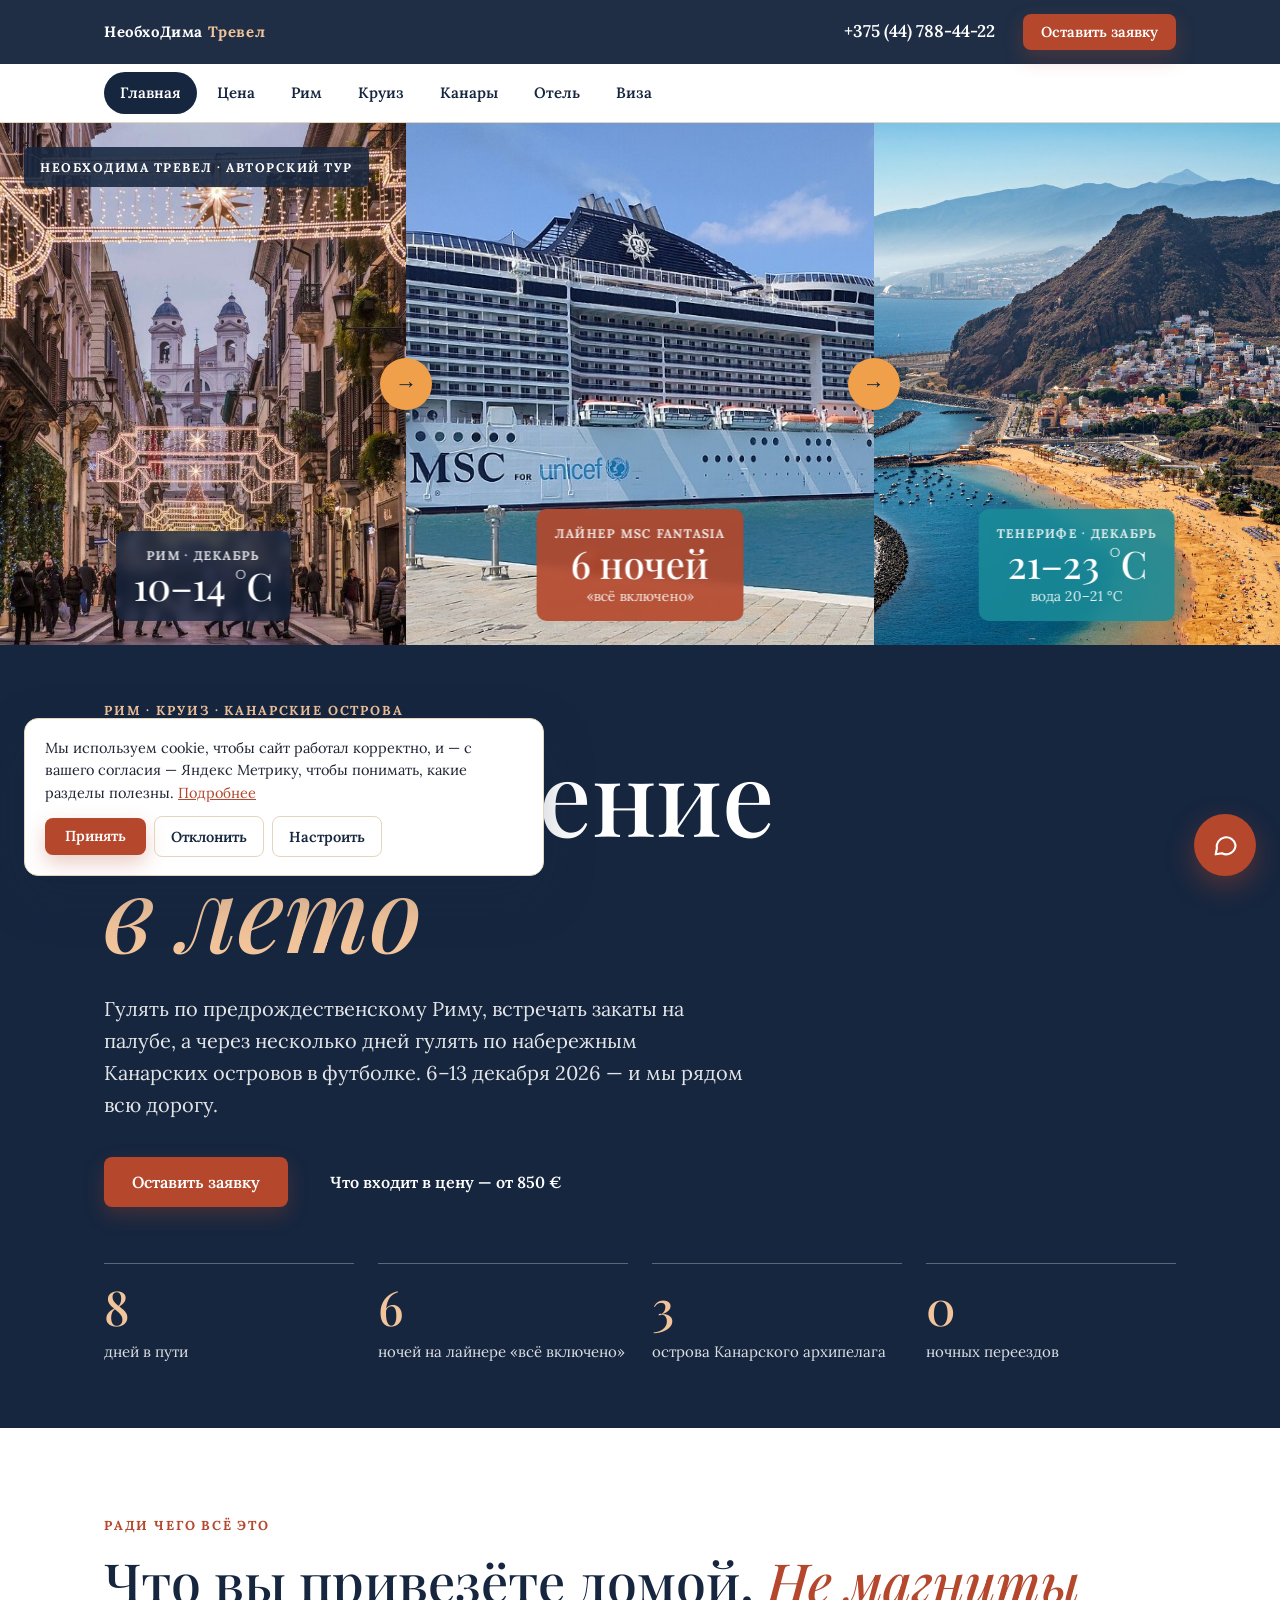
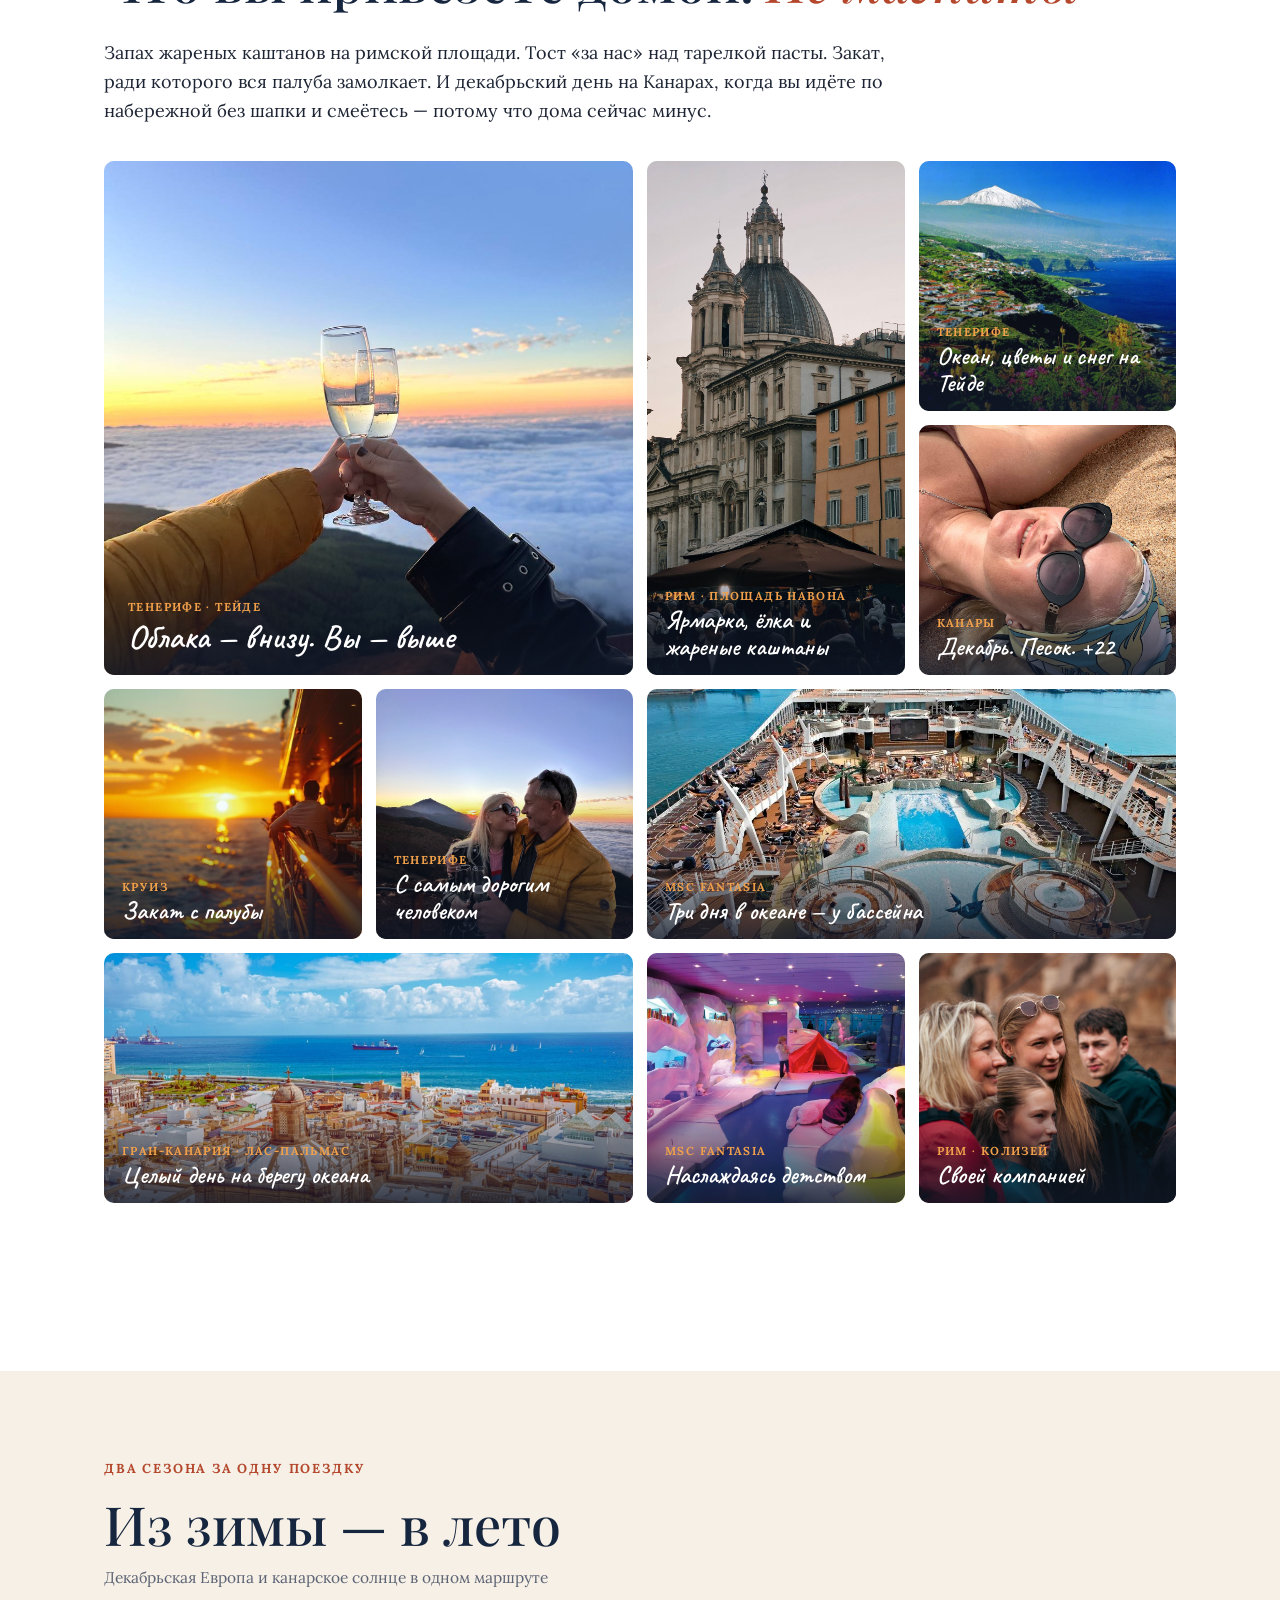
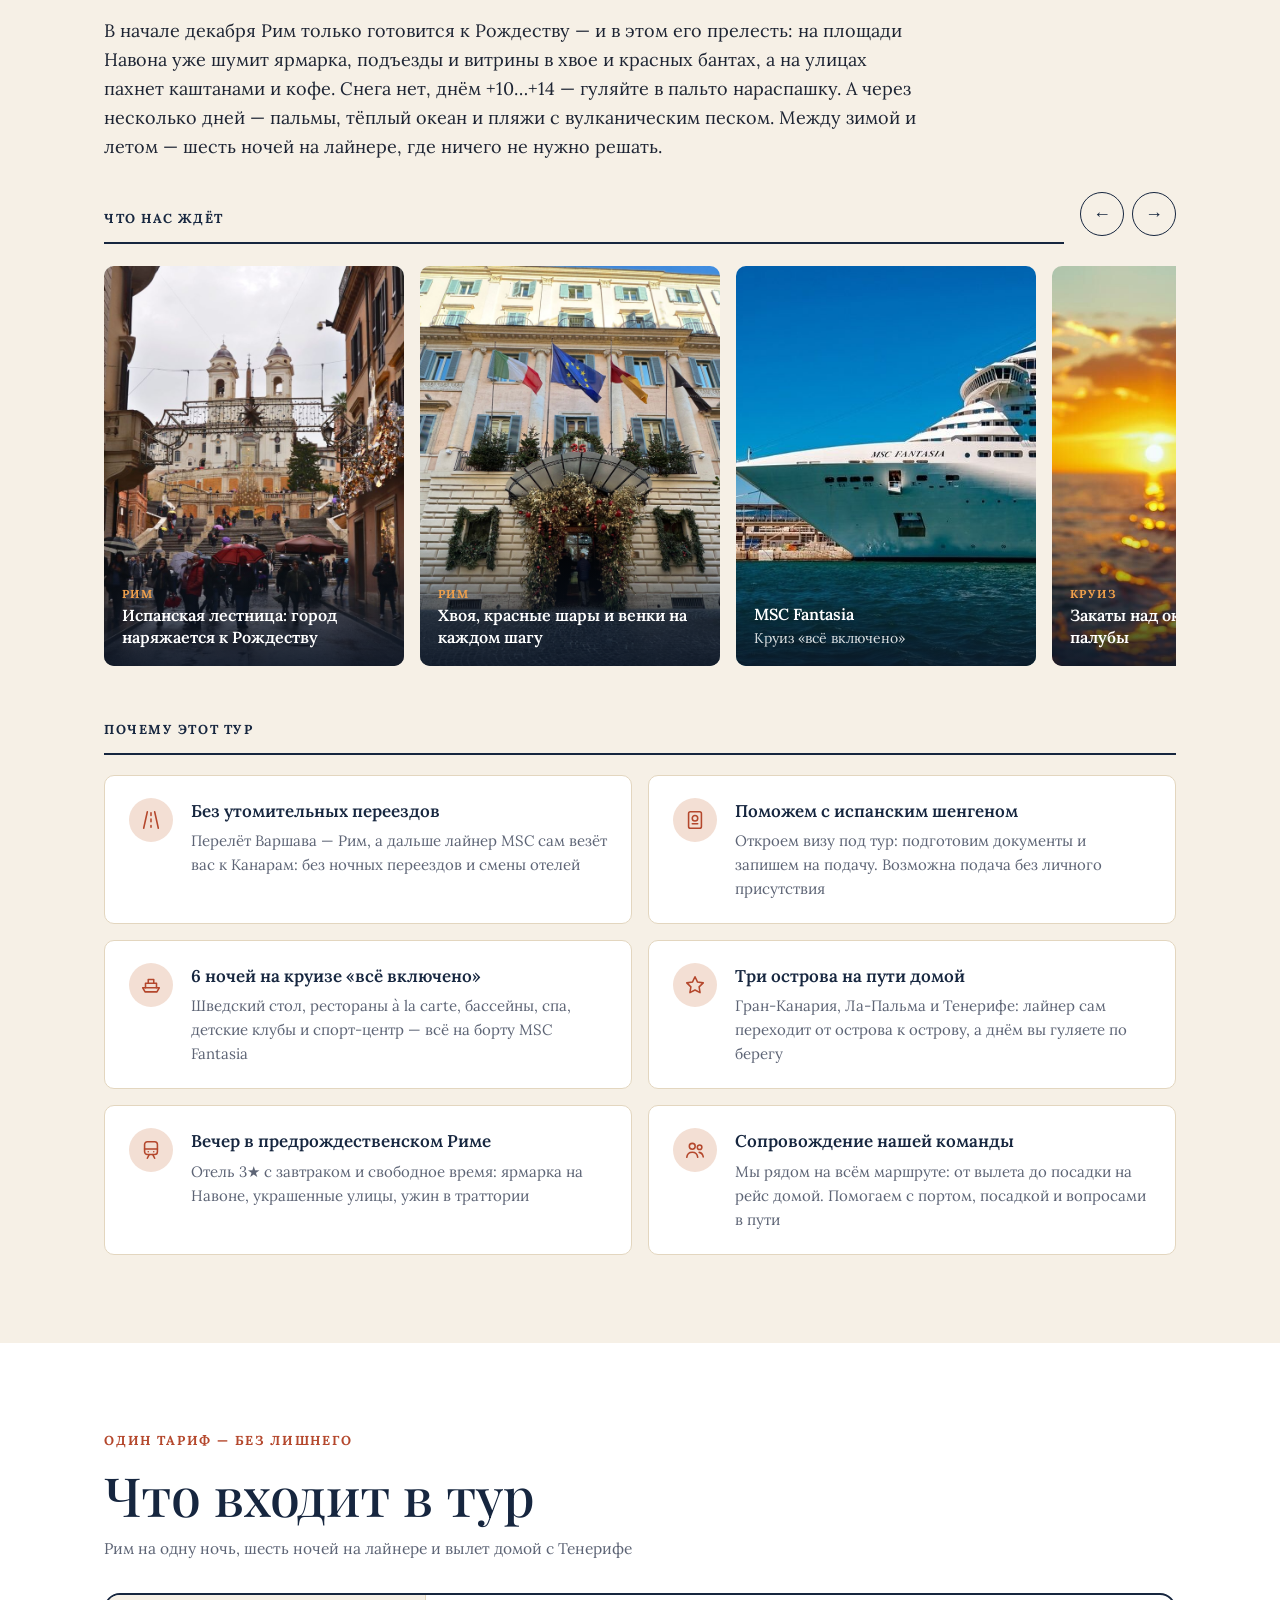
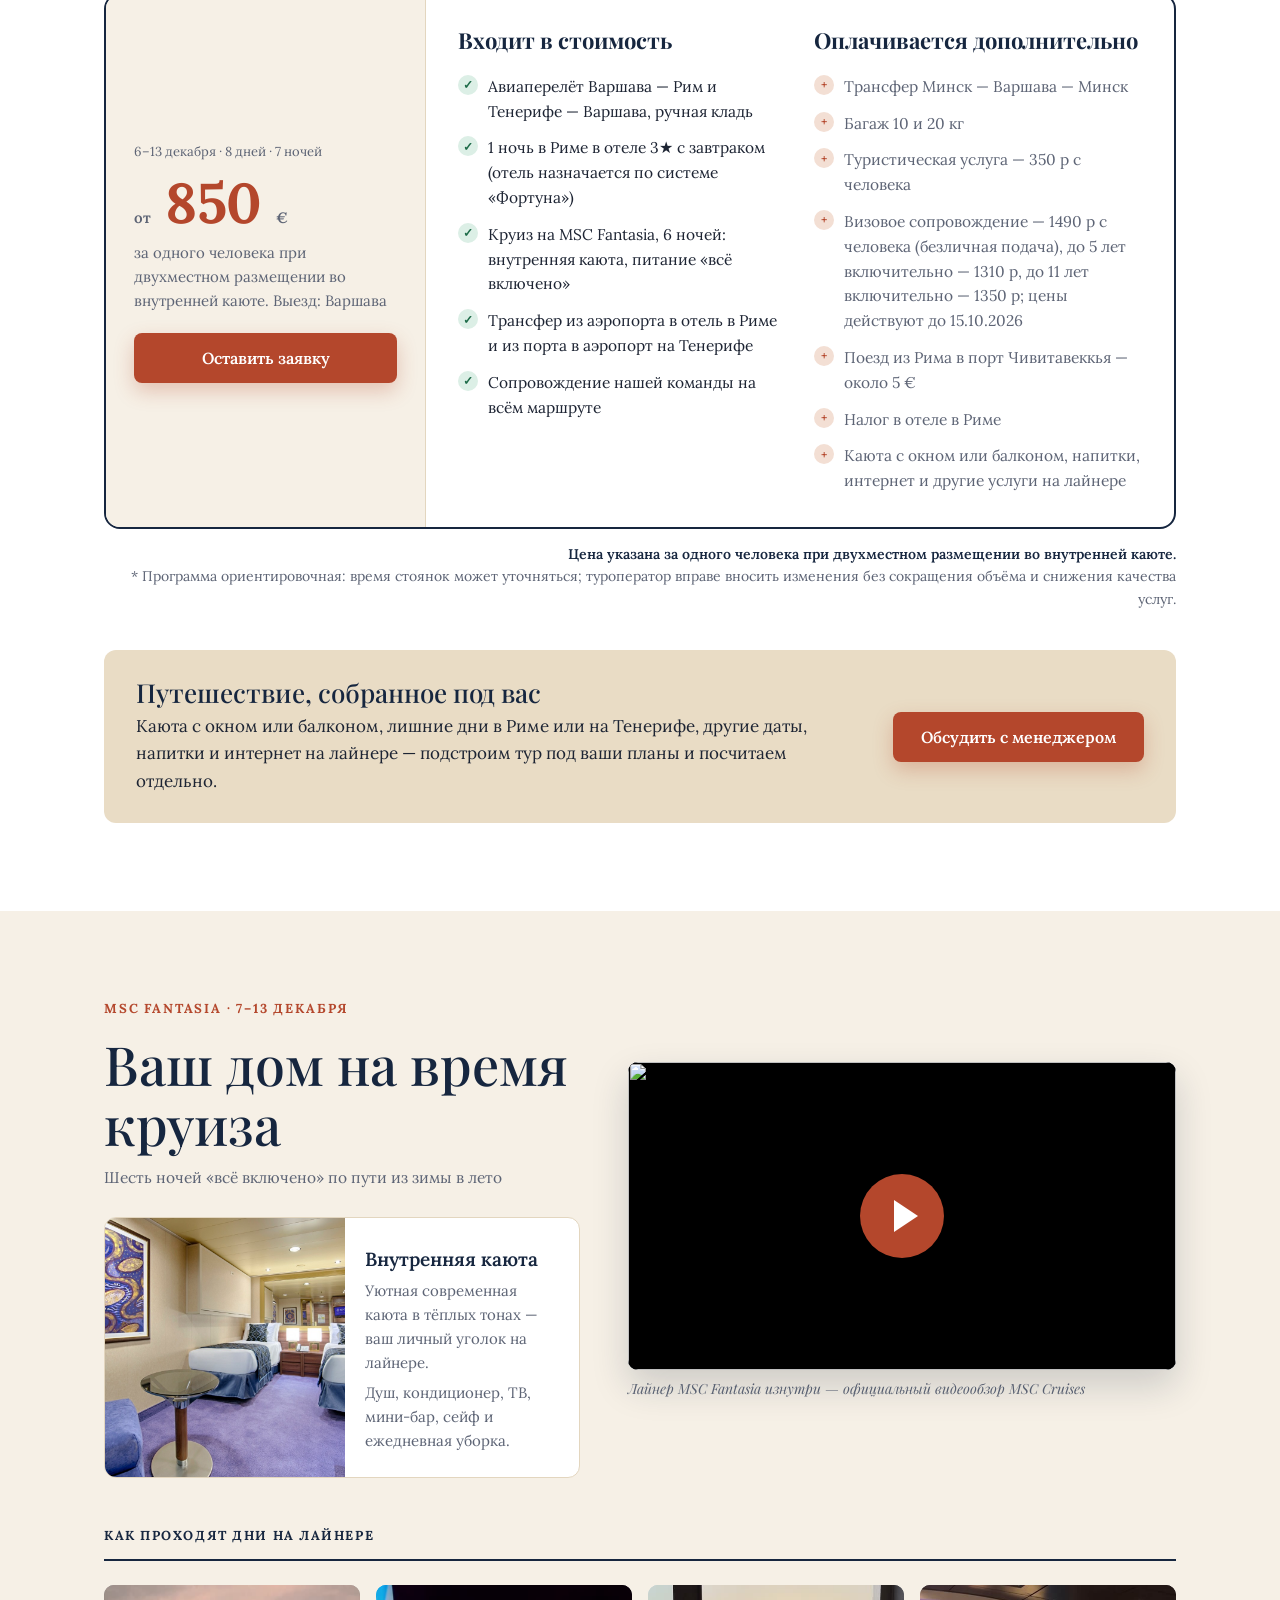
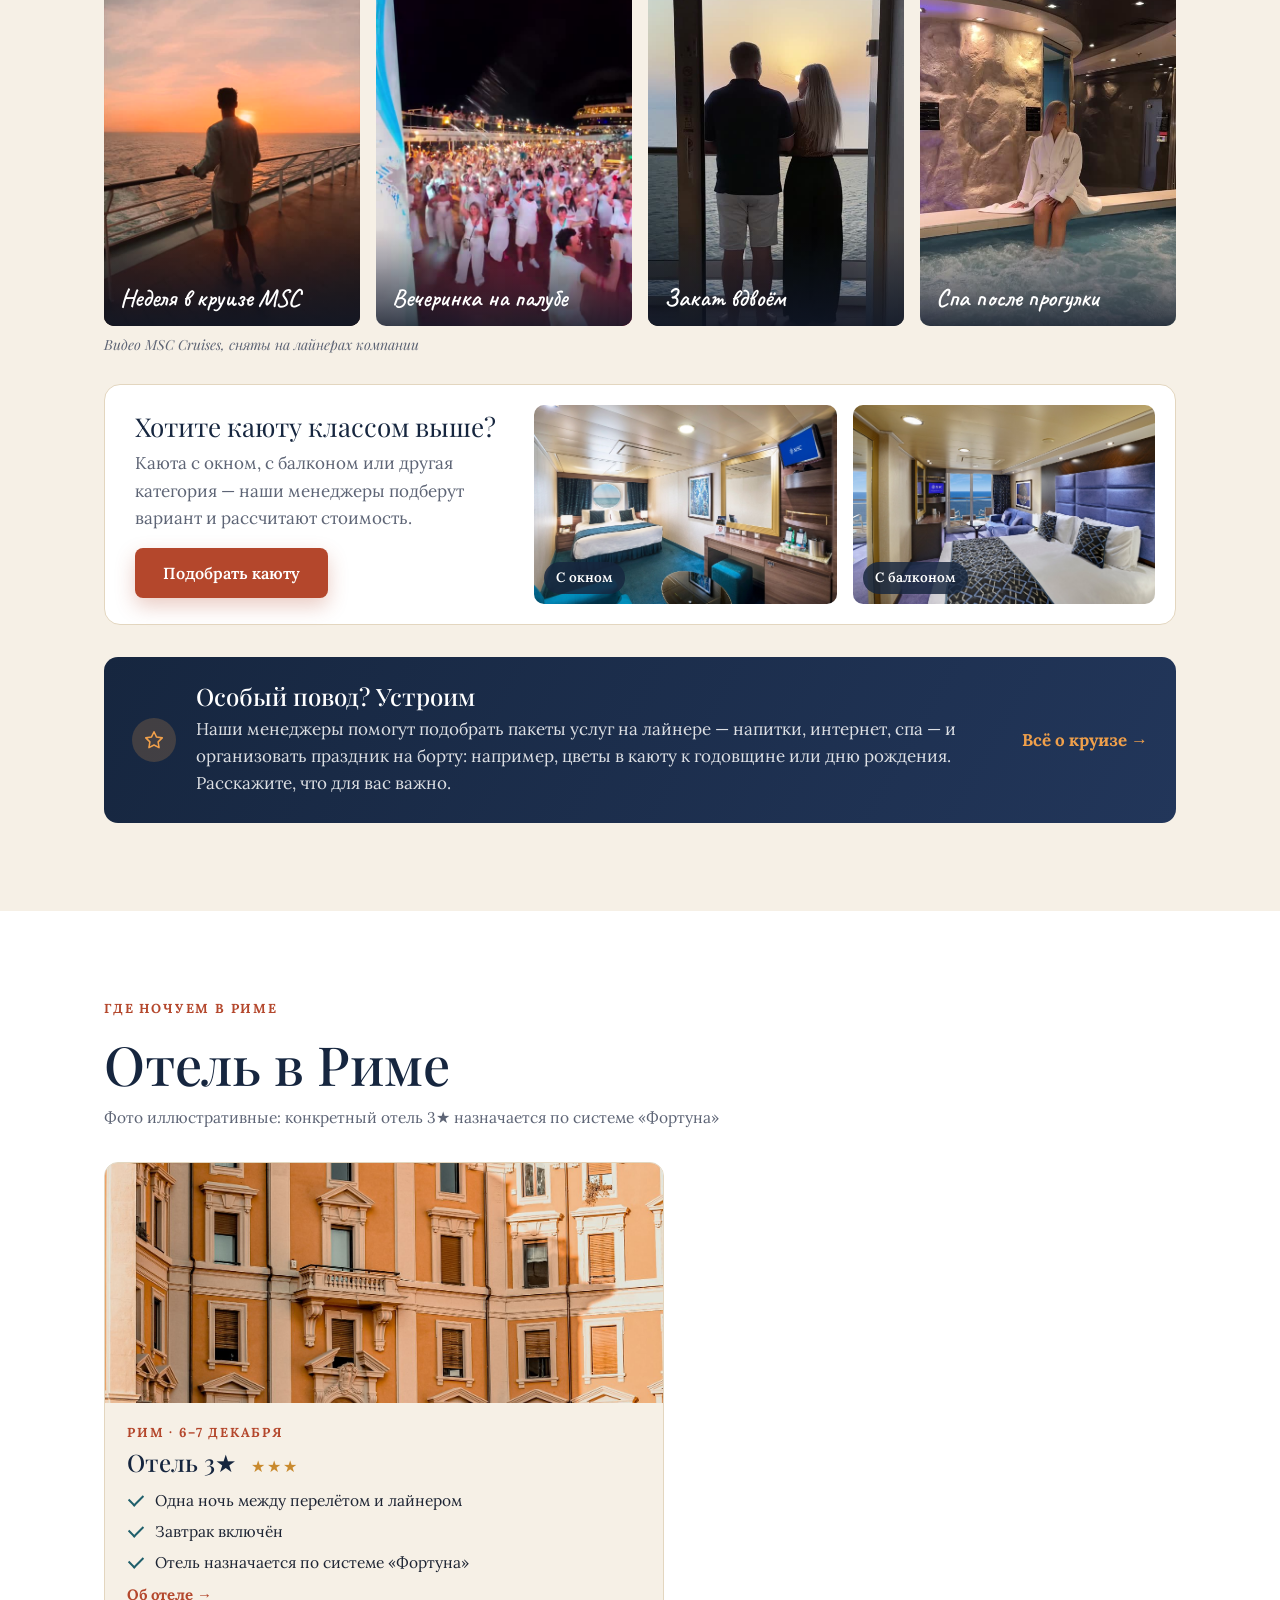
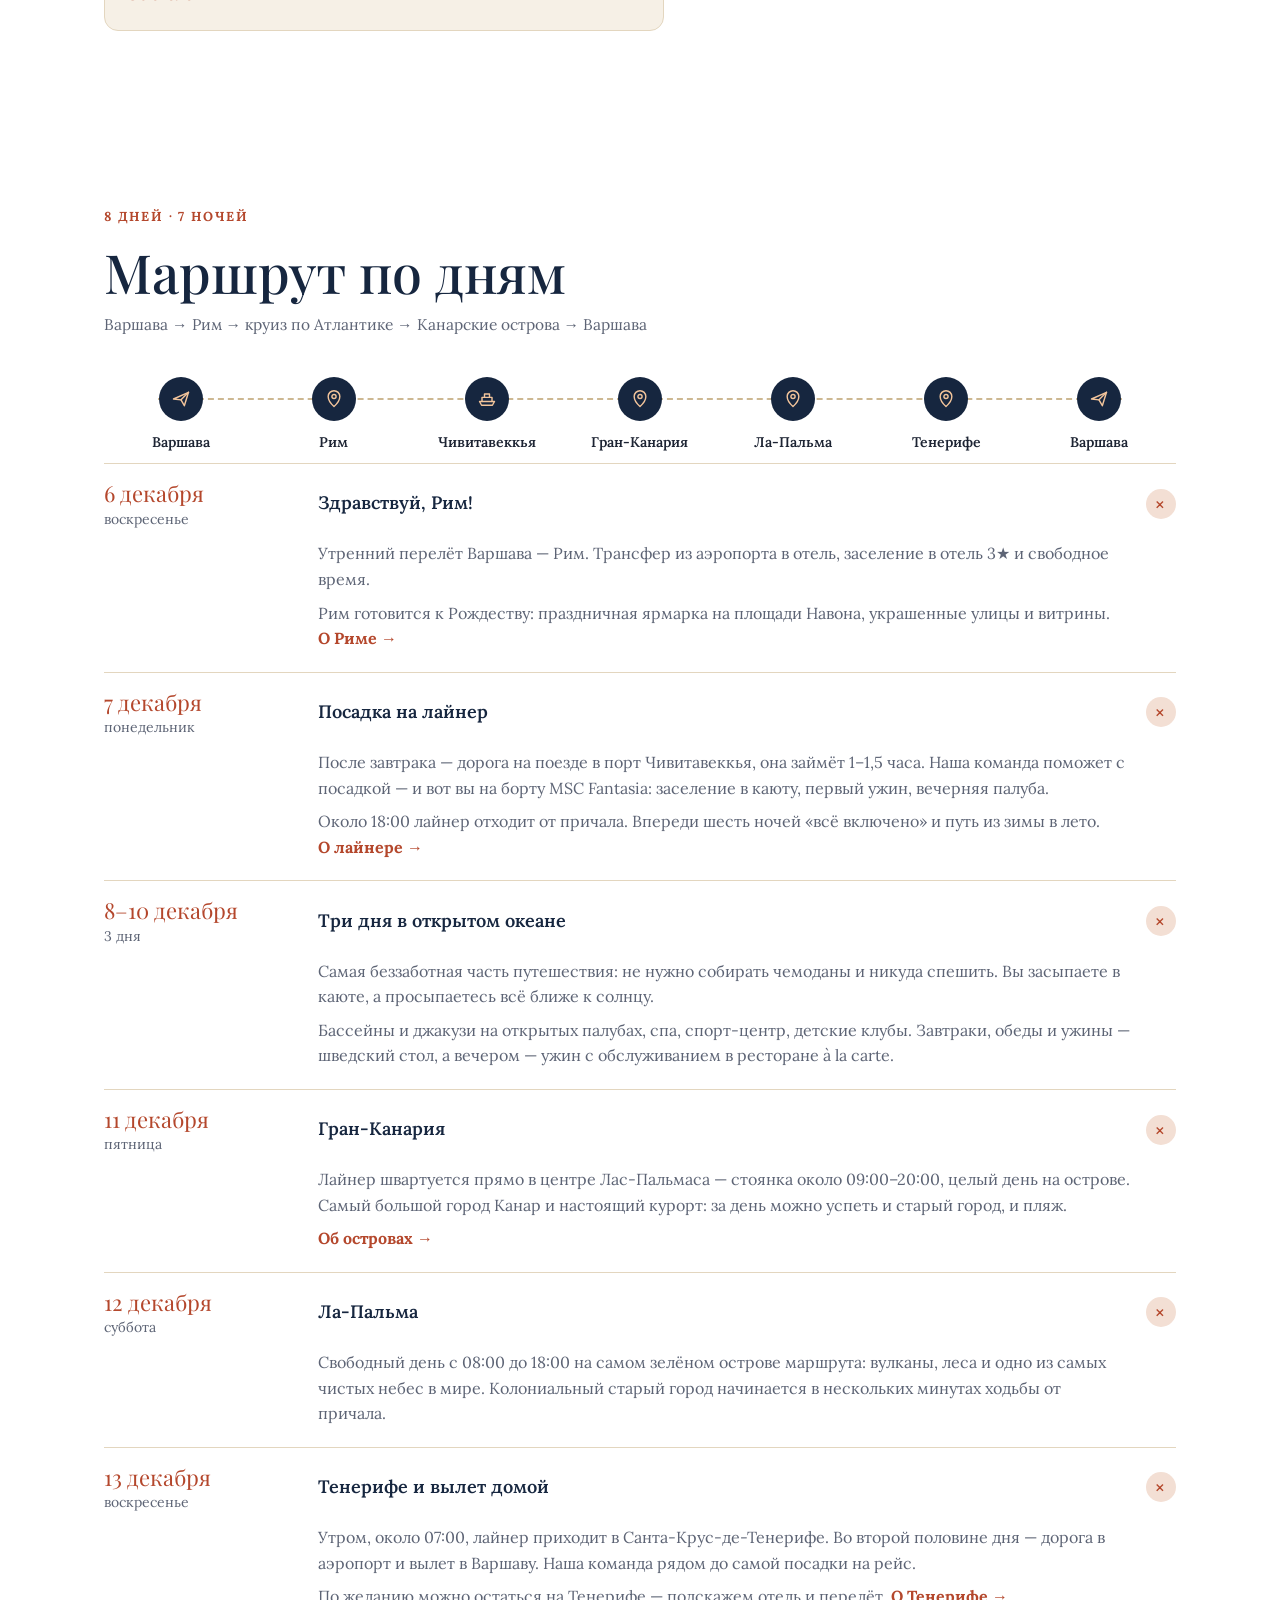
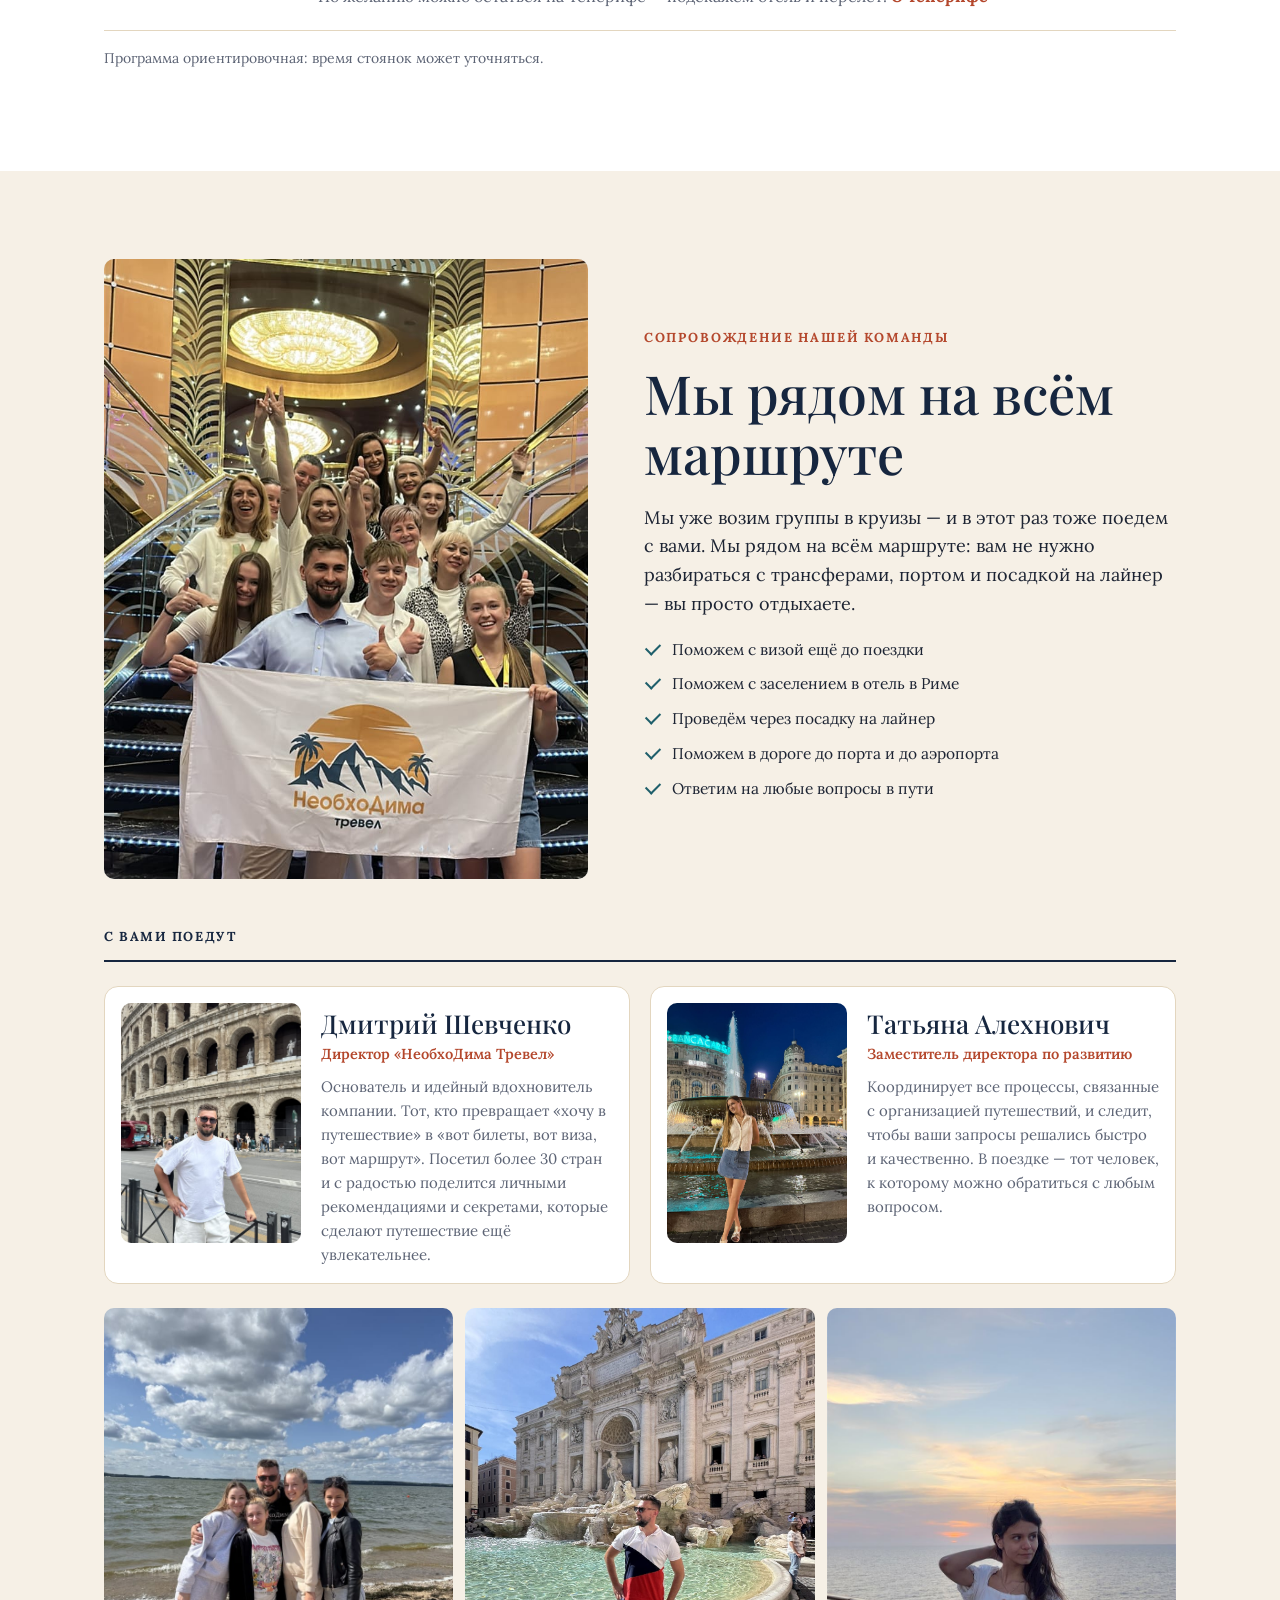
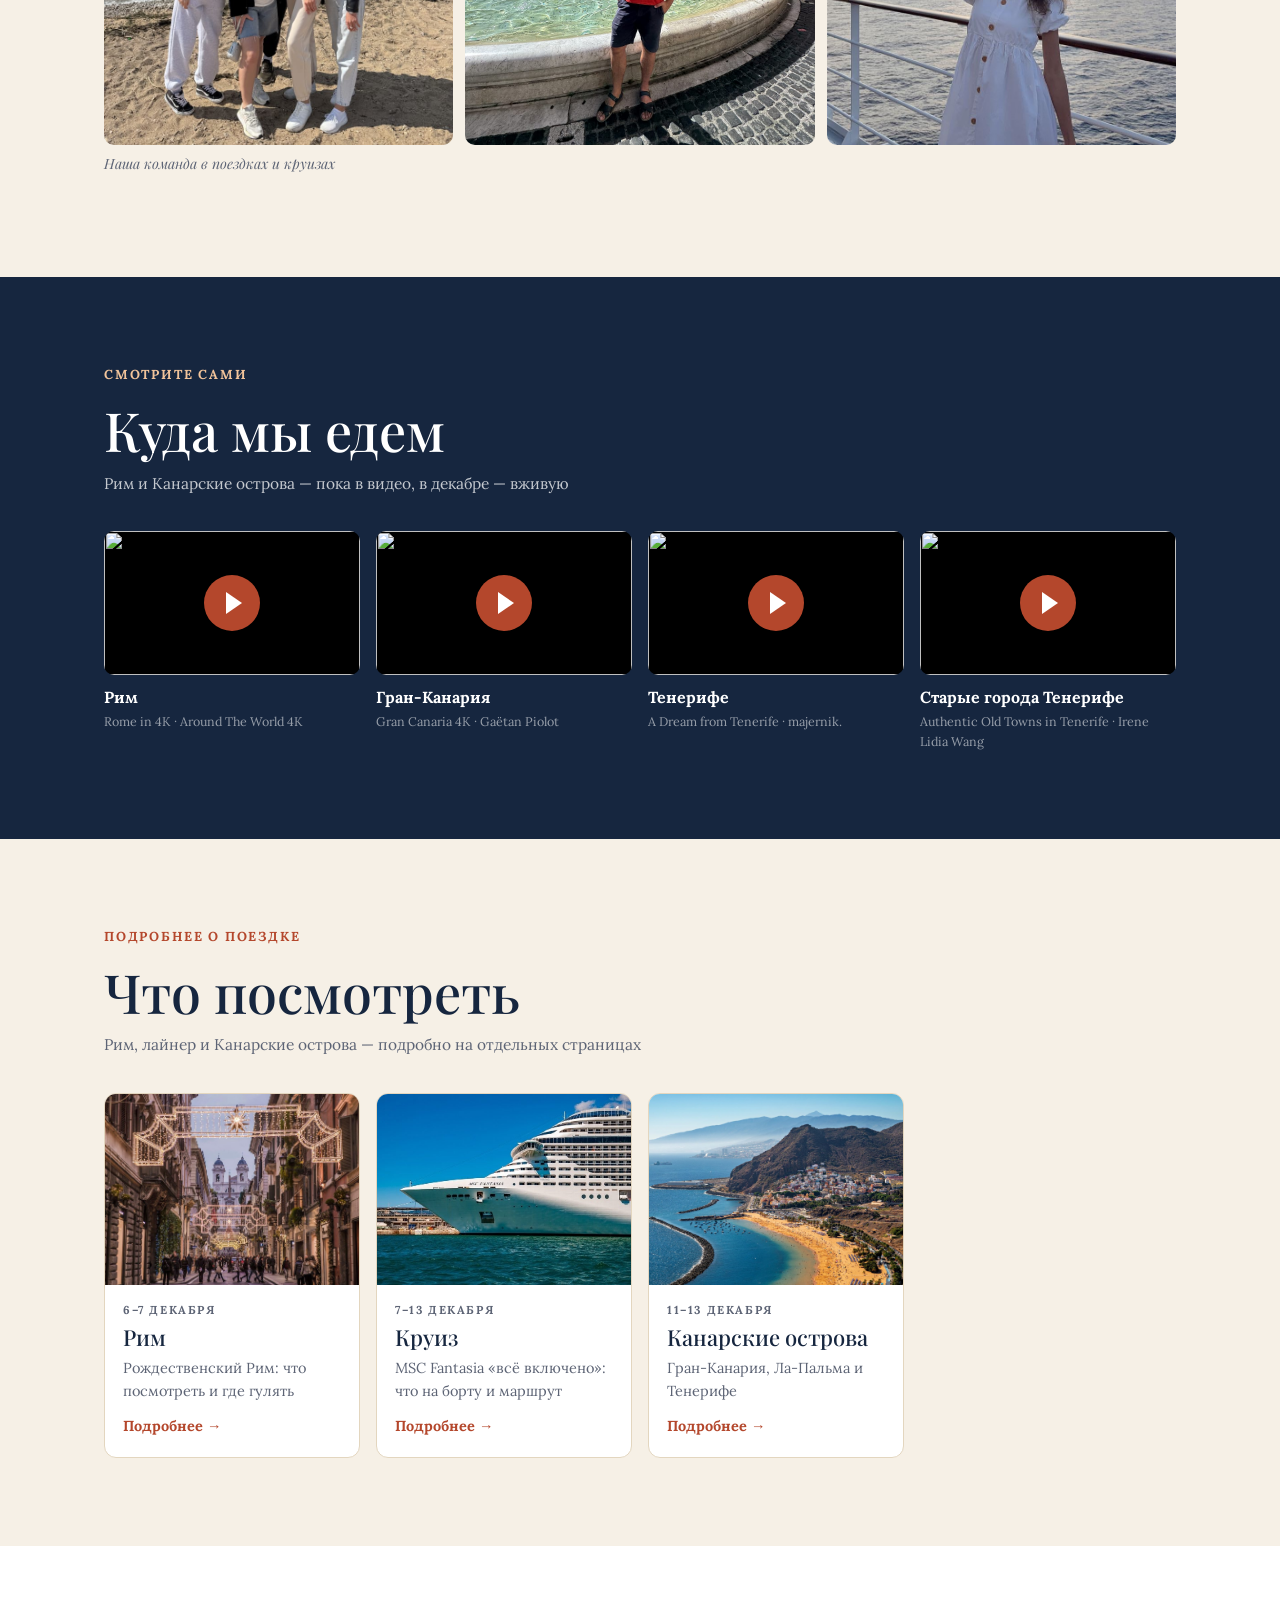
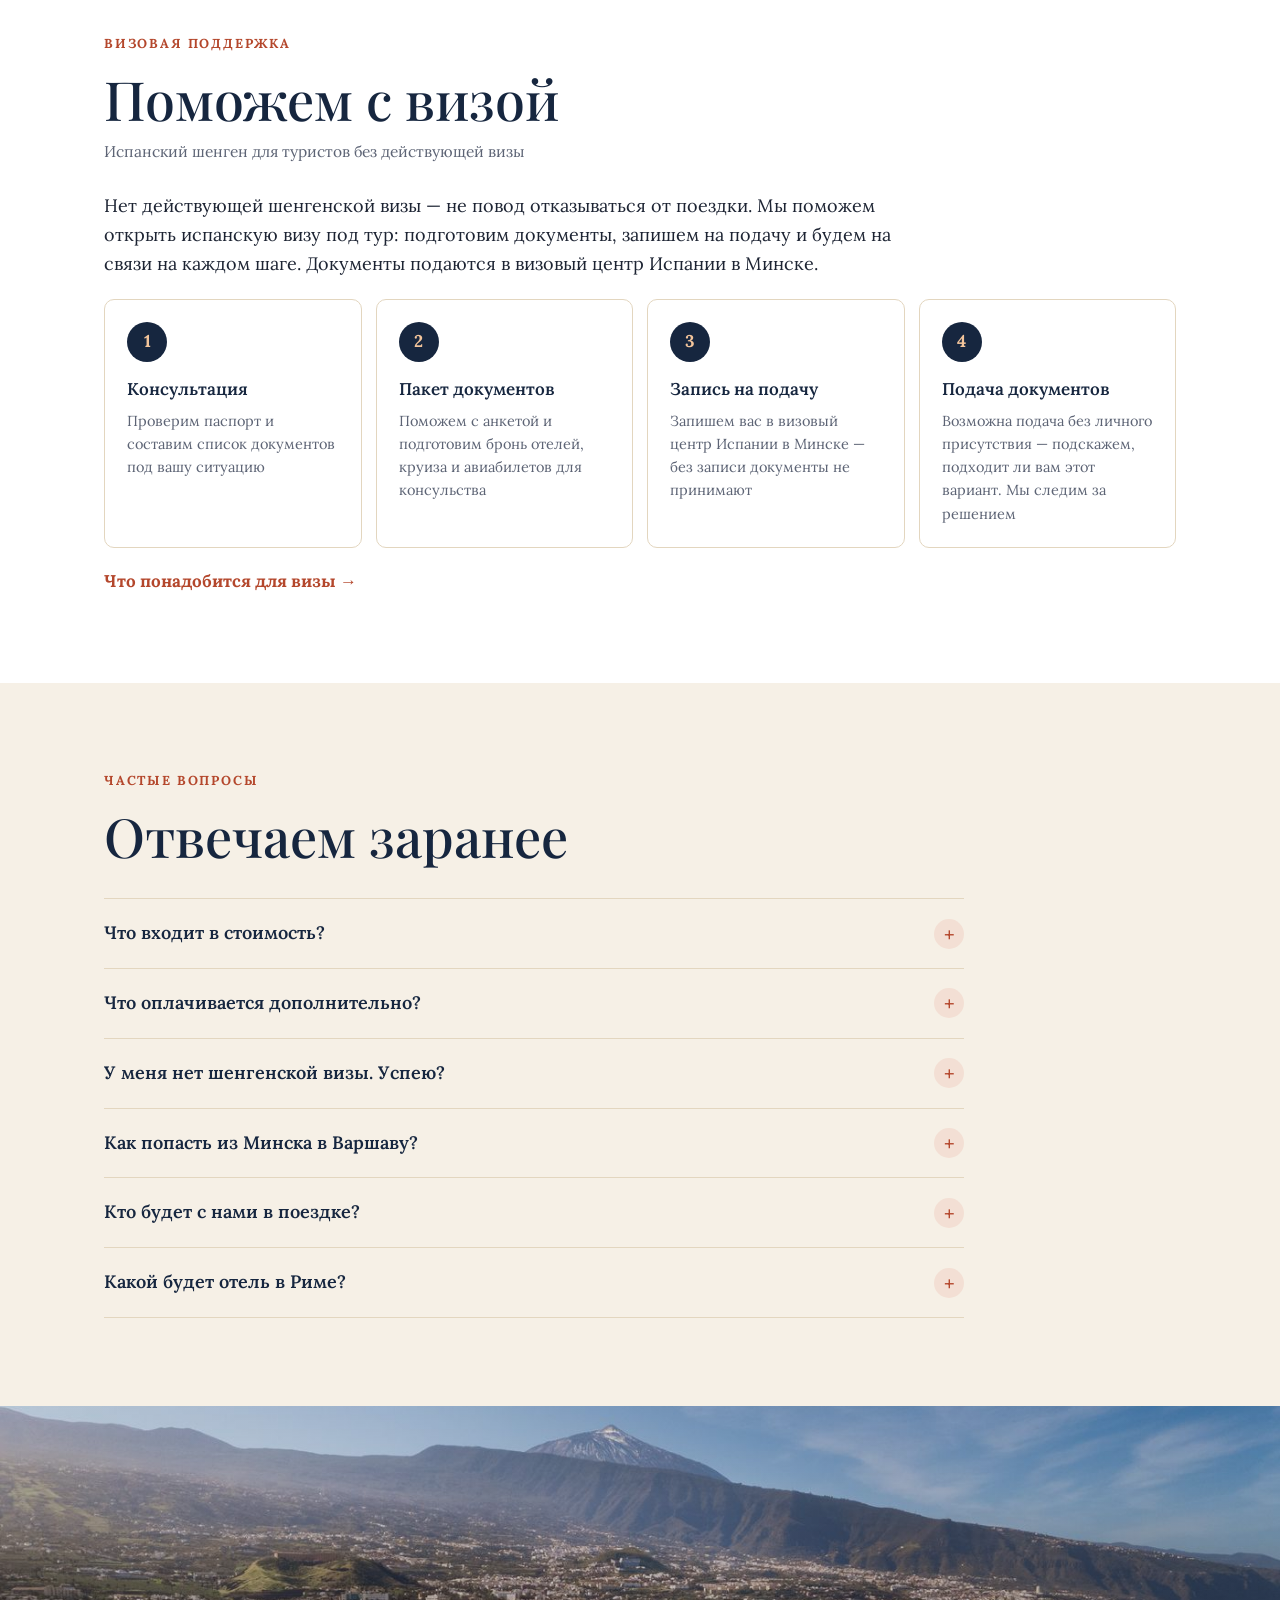
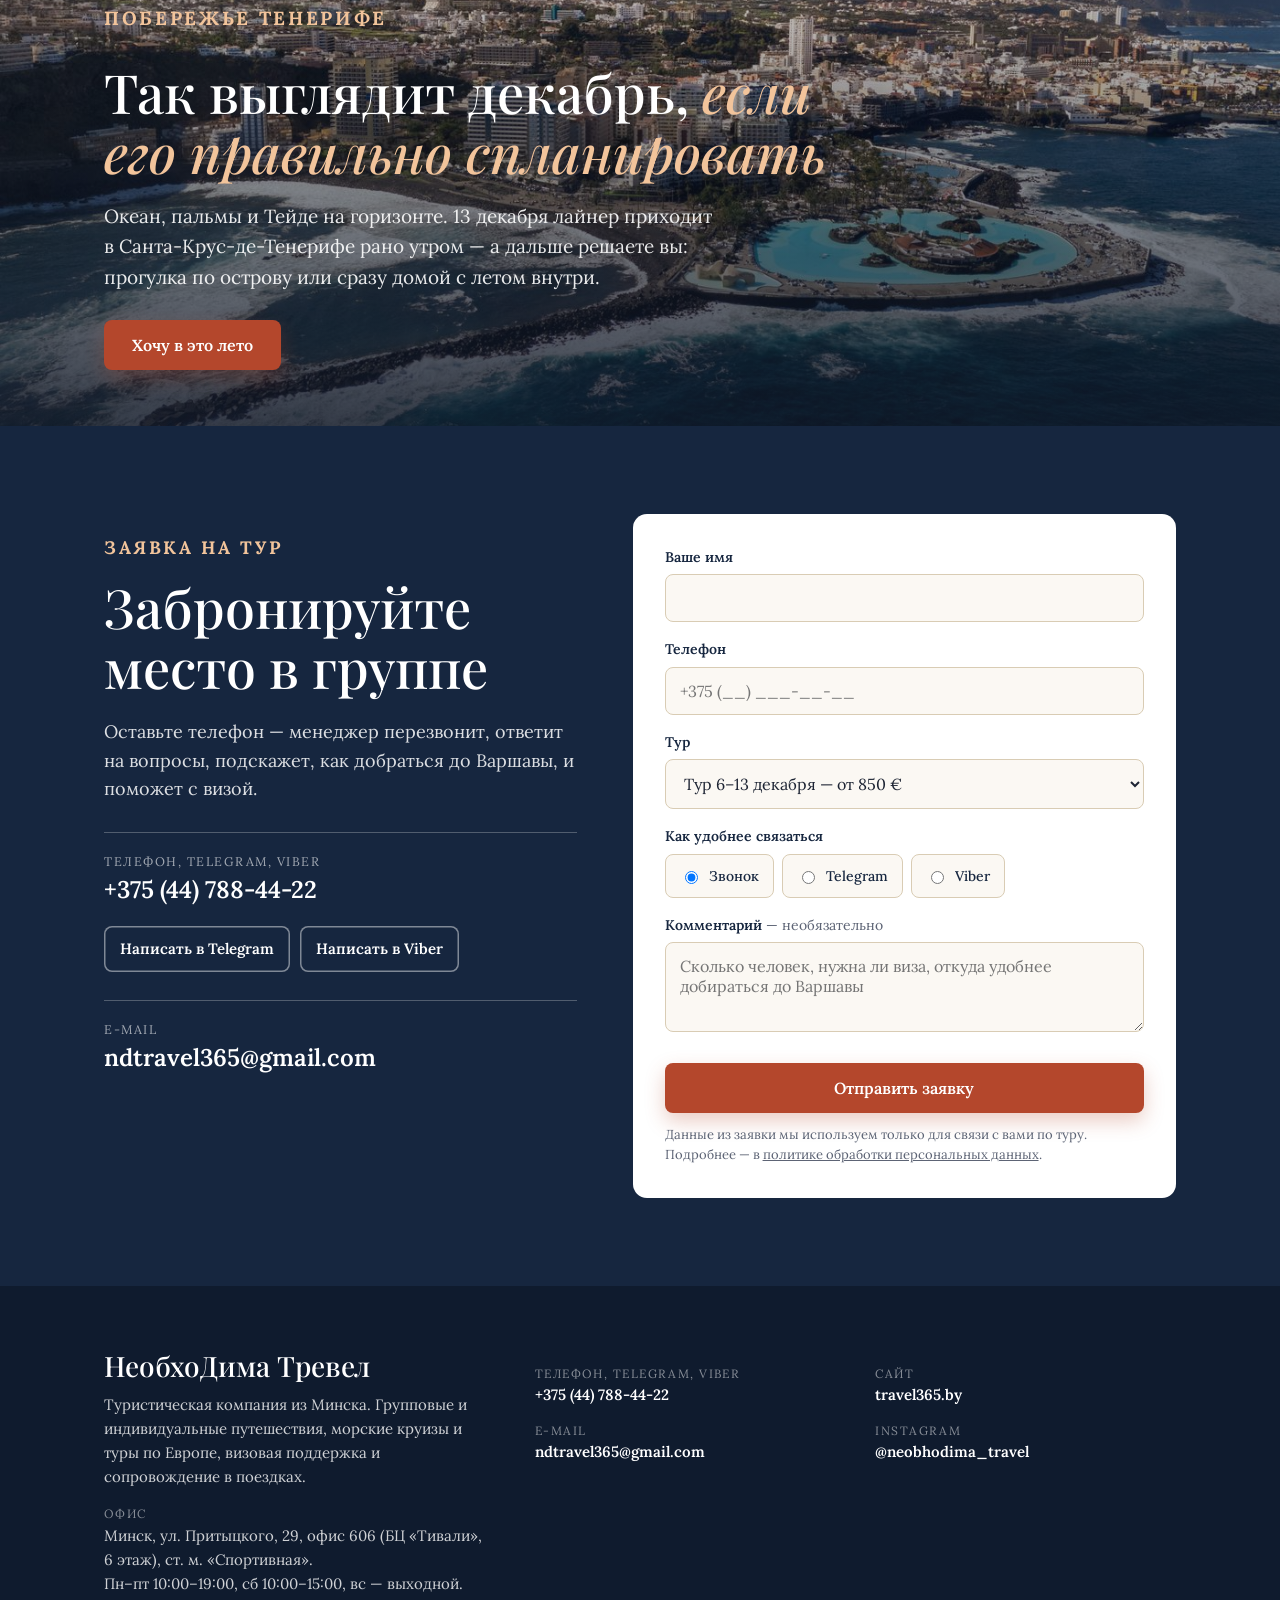
==== index.html @ ddcff757 "Бюджетная версия лендинга «Возвращение в лето»: один тариф от 850 € Co-Authored-By: Claude Sonnet 5." ====
<!DOCTYPE html>
<html lang="ru">
<head>
<meta charset="utf-8">
<meta name="viewport" content="width=device-width, initial-scale=1">
<title>Возвращение в лето — Рим и круиз MSC Fantasia на Канары · 6–13 декабря 2026</title>
<meta name="description" content="Тур «НеобхоДима Тревел»: рождественский Рим и 6 ночей на лайнере MSC Fantasia «всё включено» до Канарских островов. 6–13 декабря 2026, с сопровождением. От 850 €.">
<meta property="og:title" content="Возвращение в лето — Рим и круиз на Канары">
<meta property="og:description" content="6–13 декабря 2026. Рождественский Рим и круиз MSC Fantasia «всё включено» до Канар. От 850 €.">
<meta property="og:image" content="images/hero-ship.jpg">
<link rel="preconnect" href="https://fonts.googleapis.com">
<link rel="preconnect" href="https://fonts.gstatic.com" crossorigin>
<link href="https://fonts.googleapis.com/css2?family=Playfair+Display:ital,wght@0,500;0,600;1,500&family=Lora:ital,wght@0,400;0,500;0,600;0,700;1,400&family=Caveat:wght@600&display=swap" rel="stylesheet">
<link rel="stylesheet" href="styles.css?v=202610022140">
<script>document.documentElement.className += " js";</script>
<script src="motion.js?v=202610022140" defer></script>
<script src="consent.js?v=202609270038"></script>
</head>
<body>

<!-- Значки (один раз, дальше через <use>) -->
<svg width="0" height="0" style="position:absolute" aria-hidden="true">
  <defs>
    <symbol id="i-plane" viewBox="0 0 24 24" fill="none" stroke="currentColor" stroke-width="1.7" stroke-linecap="round" stroke-linejoin="round"><path d="M3 12 21 4l-5 16-4-7-9-1Z"/><path d="m12 13 9-9"/></symbol>
    <symbol id="i-pin" viewBox="0 0 24 24" fill="none" stroke="currentColor" stroke-width="1.7" stroke-linecap="round" stroke-linejoin="round"><path d="M12 21s7-6.2 7-12a7 7 0 1 0-14 0c0 5.8 7 12 7 12Z"/><circle cx="12" cy="9" r="2.5"/></symbol>
    <symbol id="i-ship" viewBox="0 0 24 24" fill="none" stroke="currentColor" stroke-width="1.7" stroke-linecap="round" stroke-linejoin="round"><path d="M3 15h18l-2.5 4.5h-13Z"/><path d="M6 15V10h12v5"/><path d="M9 10V6h6v4"/></symbol>
    <symbol id="i-road" viewBox="0 0 24 24" fill="none" stroke="currentColor" stroke-width="1.7" stroke-linecap="round"><path d="M8 3 4 21M16 3l4 18M12 4v3M12 11v3M12 18v2"/></symbol>
    <symbol id="i-star" viewBox="0 0 24 24" fill="none" stroke="currentColor" stroke-width="1.7" stroke-linejoin="round"><path d="m12 3 2.8 5.8 6.2.9-4.5 4.4 1 6.2L12 17.4 6.5 20.3l1-6.2L3 9.7l6.2-.9Z"/></symbol>
    <symbol id="i-metro" viewBox="0 0 24 24" fill="none" stroke="currentColor" stroke-width="1.7" stroke-linecap="round" stroke-linejoin="round"><rect x="5" y="3" width="14" height="14" rx="3"/><path d="M5 11h14M9 14h.01M15 14h.01M8 21l2-4M16 21l-2-4"/></symbol>
    <symbol id="i-people" viewBox="0 0 24 24" fill="none" stroke="currentColor" stroke-width="1.7" stroke-linecap="round"><circle cx="9" cy="8" r="3.2"/><path d="M3 20c.5-3.5 3-5.5 6-5.5s5.5 2 6 5.5"/><circle cx="17" cy="9" r="2.5"/><path d="M16.5 14.6c2.4.3 4 2 4.5 5"/></symbol>
    <symbol id="i-doc" viewBox="0 0 24 24" fill="none" stroke="currentColor" stroke-width="1.7" stroke-linecap="round" stroke-linejoin="round"><rect x="5" y="3" width="14" height="18" rx="2"/><circle cx="12" cy="10" r="3"/><path d="M9 16h6"/></symbol>
  </defs>
</svg>

<header class="topbar">
  <div class="wrap">
    <a class="brand" href="index.html">НеобхоДима <span>Тревел</span></a>
    <a class="top-phone" href="tel:+375447884422">+375 (44) 788-44-22</a>
    <a class="btn" href="index.html#zayavka">Оставить заявку</a>
  </div>
  <nav class="tabs" aria-label="Разделы">
    <div class="wrap">
      <a href="index.html" aria-current="page">Главная</a>
      <a href="index.html#formaty">Цена</a>
      <a href="rim.html">Рим</a>
      <a href="kruiz.html">Круиз</a>
      <a href="kanary.html">Канары</a>
      <a href="otely.html">Отель</a>
      <a href="viza.html">Виза</a>
    </div>
  </nav>
</header>

<main id="top">

<!-- ================= HERO ================= -->
<section class="hero">
  <div class="hero-split hero-three">
    <div class="ph hero-half winter">
      <img src="images/rome-december.jpg" alt="Рождественская иллюминация на Виа Кондотти в Риме">
      <div class="hero-temp"><span>Рим · декабрь</span><b>10–14 °C</b></div>
    </div>
    <div class="ph hero-half ship">
      <img src="images/hero-ship.jpg" alt="Лайнер MSC Fantasia">
      <div class="hero-temp"><span>Лайнер MSC Fantasia</span><b>6 ночей</b><small>«всё включено»</small></div>
    </div>
    <div class="ph hero-half summer">
      <img src="images/tenerife-teresitas.jpg" alt="Пляж Лас-Тереситас на Тенерифе">
      <div class="hero-temp"><span>Тенерифе · декабрь</span><b>21–23 °C</b><small>вода 20–21 °C</small></div>
    </div>
    <div class="hero-arrow a1" aria-hidden="true">→</div>
    <div class="hero-arrow a2" aria-hidden="true">→</div>
    <div class="hero-badge">НеобхоДима Тревел · авторский тур</div>
  </div>
  <div class="wrap hero-body">
    <p class="eyebrow">Рим · круиз · Канарские острова</p>
    <h1>Возвращение <em>в лето</em></h1>
    <p class="hero-sub">Гулять по предрождественскому Риму, встречать закаты на палубе, а через несколько дней гулять по набережным Канарских островов в футболке. 6–13 декабря 2026 — и мы рядом всю дорогу.</p>
    <div class="hero-actions">
      <a class="btn" href="#zayavka">Оставить заявку</a>
      <a class="btn btn-ghost" href="#formaty">Что входит в цену — от 850 €</a>
    </div>
    <div class="stats">
      <div class="stat"><b>8</b><span>дней в пути</span></div>
      <div class="stat"><b>6</b><span>ночей на лайнере «всё включено»</span></div>
      <div class="stat"><b>3</b><span>острова Канарского архипелага</span></div>
      <div class="stat"><b>0</b><span>ночных переездов</span></div>
    </div>
  </div>
</section>

<!-- ================= ЭМОЦИИ ================= -->
<section class="moments-sec" id="momenty">
  <div class="wrap">
    <p class="eyebrow">Ради чего всё это</p>
    <h2>Что вы привезёте домой. <em>Не магниты</em></h2>
    <p class="intro">Запах жареных каштанов на римской площади. Тост «за нас» над тарелкой пасты. Закат, ради которого вся палуба замолкает. И декабрьский день на Канарах, когда вы идёте по набережной без шапки и смеётесь — потому что дома сейчас минус.</p>

    <div class="moments">
      <figure class="ph mo big reveal"><img src="images/emo-teide-toast.jpg" alt="Два бокала на фоне заката и моря облаков на склоне Тейде" loading="lazy" style="object-position: center 42%;"><figcaption><span>Тенерифе · Тейде</span>Облака — внизу. Вы — выше</figcaption></figure>
      <figure class="ph mo tall reveal"><img src="images/emo-navona-market.jpg" alt="Ярмарка на площади Навона: ёлка, прилавки и люди" loading="lazy" style="object-position: center bottom;"><figcaption><span>Рим · площадь Навона</span>Ярмарка, ёлка и жареные каштаны</figcaption></figure>
      <figure class="ph mo reveal"><img src="images/tenerife-north.jpg" alt="Северное побережье Тенерифе и заснеженная вершина Тейде" loading="lazy" style="object-position: 60% center;"><figcaption><span>Тенерифе</span>Океан, цветы и снег на Тейде</figcaption></figure>
      <figure class="ph mo reveal"><img src="images/emo-beach-smile.jpg" alt="Девушка в солнечных очках смеётся, лёжа на песке" loading="lazy" style="object-position: center 62%;"><figcaption><span>Канары</span>Декабрь. Песок. +22</figcaption></figure>
      <figure class="ph mo reveal"><img src="images/cruise-sunset.jpg" alt="Закат над океаном с палубы лайнера" loading="lazy" style="object-position: 40% center;"><figcaption><span>Круиз</span>Закат с палубы</figcaption></figure>
      <figure class="ph mo reveal"><img src="images/emo-teide-couple.jpg" alt="Пара обнимается на закате, вдали — вулкан Тейде" loading="lazy" style="object-position: center 40%;"><figcaption><span>Тенерифе</span>С самым дорогим человеком</figcaption></figure>
      <figure class="ph mo wide reveal"><img src="images/msc-pools.jpg" alt="Палуба MSC Fantasia с бассейнами и джакузи, гости на шезлонгах" loading="lazy" style="object-position: center 60%;"><figcaption><span>MSC Fantasia</span>Три дня в океане — у бассейна</figcaption></figure>
      <figure class="ph mo wide reveal"><img src="images/laspalmas.jpg" alt="Лас-Пальмас, Гран-Канария: собор Санта-Ана и океан" loading="lazy"><figcaption><span>Гран-Канария · Лас-Пальмас</span>Целый день на берегу океана</figcaption></figure>
      <figure class="ph mo reveal"><img src="images/msc-kids.jpg" alt="Дети играют в детском клубе на MSC Fantasia" loading="lazy"><figcaption><span>MSC Fantasia</span>Наслаждаясь детством</figcaption></figure>
      <figure class="ph mo reveal"><img src="images/emo-rome-friends.jpg" alt="Компания туристов улыбается у стен Колизея" loading="lazy" style="object-position: 40% 52%;"><figcaption><span>Рим · Колизей</span>Своей компанией</figcaption></figure>
    </div>

    <div class="moments-cta reveal">
      <p>Хочу так же в декабре</p>
      <a class="btn" href="#zayavka">Оставить заявку</a>
    </div>
  </div>
</section>

<!-- ================= ДВА СЕЗОНА ================= -->
<section>
  <div class="wrap">
    <p class="eyebrow">Два сезона за одну поездку</p>
    <h2>Из зимы — в лето</h2>
    <p class="lead">Декабрьская Европа и канарское солнце в одном маршруте</p>
    <p class="intro">В начале декабря Рим только готовится к Рождеству — и в этом его прелесть: на площади Навона уже шумит ярмарка, подъезды и витрины в хвое и красных бантах, а на улицах пахнет каштанами и кофе. Снега нет, днём +10…+14 — гуляйте в пальто нараспашку. А через несколько дней — пальмы, тёплый океан и пляжи с вулканическим песком. Между зимой и летом — шесть ночей на лайнере, где ничего не нужно решать.</p>

    <div class="strip-head">
      <p class="subhead">Что нас ждёт</p>
      <div class="strip-nav">
        <button type="button" data-strip="-1" aria-label="Назад">←</button>
        <button type="button" data-strip="1" aria-label="Вперёд">→</button>
      </div>
    </div>
    <div class="strip" id="strip">
      <figure class="ph"><img src="images/emo-rome-steps.jpg" alt="Улица у Испанской лестницы в праздничных украшениях, прохожие под зонтами" loading="lazy" style="object-position: 45% center;"><figcaption><span>Рим</span>Испанская лестница: город наряжается к Рождеству</figcaption></figure>
      <figure class="ph"><img src="images/emo-rome-door.jpg" alt="Вход в римский отель, украшенный хвоей и красными шарами" loading="lazy" style="object-position: center 75%;"><figcaption><span>Рим</span>Хвоя, красные шары и венки на каждом шагу</figcaption></figure>
      <figure class="ph"><img src="images/fantasia-ship.jpg" alt="Лайнер MSC Fantasia" loading="lazy" style="object-position: 30% center;"><figcaption>MSC Fantasia<small>Круиз «всё включено»</small></figcaption></figure>
      <figure class="ph"><img src="images/cruise-sunset.jpg" alt="Закат над океаном с палубы лайнера" loading="lazy"><figcaption><span>Круиз</span>Закаты над океаном — прямо с палубы</figcaption></figure>
      <figure class="ph"><img src="images/cabin-inside.jpg" alt="Внутренняя каюта" loading="lazy"><figcaption><span>Круиз</span>Уютная каюта на лайнере</figcaption></figure>
      <figure class="ph"><img src="images/laspalmas.jpg" alt="Лас-Пальмас, Гран-Канария: собор Санта-Ана и океан" loading="lazy"><figcaption><span>Канары</span>Лас-Пальмас, Гран-Канария</figcaption></figure>
      <figure class="ph"><img src="images/lapalma-balconies.jpg" alt="Резные балконы в Санта-Крус-де-ла-Пальма" loading="lazy"><figcaption><span>Канары</span>Санта-Крус-де-ла-Пальма</figcaption></figure>
      <figure class="ph"><img src="images/tenerife-north.jpg" alt="Северное побережье Тенерифе и вулкан Тейде" loading="lazy"><figcaption><span>Тенерифе</span>Прибытие в Санта-Крус-де-Тенерифе</figcaption></figure>
      <figure class="ph"><img src="images/teide-sunset.jpg" alt="Вулкан Тейде — высшая точка Испании" loading="lazy" style="object-position: 38% center;"><figcaption><span>Тенерифе</span>Вулкан Тейде — высшая точка Испании</figcaption></figure>
      <figure class="ph"><img src="images/emo-teide-road-wide.jpg" alt="Девушка на пустой дороге, ведущей к вулкану Тейде" loading="lazy" style="object-position: center 62%;"><figcaption><span>Тенерифе</span>Дорога к Тейде — вся ваша</figcaption></figure>
      <figure class="ph"><img src="images/beach-jardin-new.avif" alt="Пляж Playa Jardín с чёрным вулканическим песком" loading="lazy"><figcaption><span>Тенерифе</span>Пляж Playa Jardín с чёрным вулканическим песком</figcaption></figure>
      <figure class="ph"><img src="images/emo-tenerife-walk.jpg" alt="Пара идёт за руку по чёрному песку на закате" loading="lazy" style="object-position: 52% center;"><figcaption><span>Тенерифе</span>Вечер у океана — за руку по чёрному песку</figcaption></figure>
    </div>

    <p class="subhead">Почему этот тур</p>
    <div class="cards">
      <div class="card"><span class="ico"><svg><use href="#i-road"/></svg></span><div><h4>Без утомительных переездов</h4><p>Перелёт Варшава — Рим, а дальше лайнер MSC сам везёт вас к Канарам: без ночных переездов и смены отелей</p></div></div>
      <div class="card"><span class="ico"><svg><use href="#i-doc"/></svg></span><div><h4>Поможем с испанским шенгеном</h4><p>Откроем визу под тур: подготовим документы и запишем на подачу. Возможна подача без личного присутствия</p></div></div>
      <div class="card"><span class="ico"><svg><use href="#i-ship"/></svg></span><div><h4>6 ночей на круизе «всё включено»</h4><p>Шведский стол, рестораны à la carte, бассейны, спа, детские клубы и спорт-центр — всё на борту MSC Fantasia</p></div></div>
      <div class="card"><span class="ico"><svg><use href="#i-star"/></svg></span><div><h4>Три острова на пути домой</h4><p>Гран-Канария, Ла-Пальма и Тенерифе: лайнер сам переходит от острова к острову, а днём вы гуляете по берегу</p></div></div>
      <div class="card"><span class="ico"><svg><use href="#i-metro"/></svg></span><div><h4>Вечер в предрождественском Риме</h4><p>Отель 3★ с завтраком и свободное время: ярмарка на Навоне, украшенные улицы, ужин в траттории</p></div></div>
      <div class="card"><span class="ico"><svg><use href="#i-people"/></svg></span><div><h4>Сопровождение нашей команды</h4><p>Мы рядом на всём маршруте: от вылета до посадки на рейс домой. Помогаем с портом, посадкой и вопросами в пути</p></div></div>
    </div>
  </div>
</section>

<!-- ================= ФОРМАТЫ ================= -->
<section id="formaty">
  <div class="wrap">
    <p class="eyebrow">Один тариф — без лишнего</p>
    <h2>Что входит в тур</h2>
    <p class="lead">Рим на одну ночь, шесть ночей на лайнере и вылет домой с Тенерифе</p>

    <div class="solo">
      <div class="solo-head">
        <div class="cmp-meta">6–13 декабря · 8 дней · 7 ночей</div>
        <div class="cmp-price solo-price"><small>от</small> 850 <small>€</small></div>
        <p class="plan-for">за одного человека при двухместном размещении во внутренней каюте. Выезд: Варшава</p>
        <a class="btn" href="#zayavka" data-plan="Тур 6–13 декабря">Оставить заявку</a>
      </div>
      <div class="solo-cols">
        <div>
          <h4>Входит в стоимость</h4>
          <ul class="pc-list">
            <li class="on">Авиаперелёт Варшава — Рим и Тенерифе — Варшава, ручная кладь</li>
            <li class="on">1 ночь в Риме в отеле 3★ с завтраком (отель назначается по системе «Фортуна»)</li>
            <li class="on">Круиз на MSC Fantasia, 6 ночей: внутренняя каюта, питание «всё включено»</li>
            <li class="on">Трансфер из аэропорта в отель в Риме и из порта в аэропорт на Тенерифе</li>
            <li class="on">Сопровождение нашей команды на всём маршруте</li>
          </ul>
        </div>
        <div>
          <h4>Оплачивается дополнительно</h4>
          <ul class="pc-list">
            <li class="off">Трансфер Минск — Варшава — Минск</li>
            <li class="off">Багаж 10 и 20 кг</li>
            <li class="off">Туристическая услуга — 350 р с человека</li>
            <li class="off">Визовое сопровождение — 1490 р с человека (безличная подача), до 5 лет включительно — 1310 р, до 11 лет включительно — 1350 р; цены действуют до 15.10.2026</li>
            <li class="off">Поезд из Рима в порт Чивитавеккья — около 5 €</li>
            <li class="off">Налог в отеле в Риме</li>
            <li class="off">Каюта с окном или балконом, напитки, интернет и другие услуги на лайнере</li>
          </ul>
        </div>
      </div>
    </div>

    <p class="plan-small"><b>Цена указана за одного человека при двухместном размещении во внутренней каюте.</b><br>* Программа ориентировочная: время стоянок может уточняться; туроператор вправе вносить изменения без сокращения объёма и снижения качества услуг.</p>

    <div class="custom">
      <div>
        <h3>Путешествие, собранное под вас</h3>
        <p>Каюта с окном или балконом, лишние дни в Риме или на Тенерифе, другие даты, напитки и интернет на лайнере — подстроим тур под ваши планы и посчитаем отдельно.</p>
      </div>
      <a class="btn" href="#zayavka">Обсудить с менеджером</a>
    </div>
  </div>
</section>

<!-- ================= ЛАЙНЕР ================= -->
<section id="kayuty">
  <div class="wrap">
    <div class="kayuty-top">
      <div>
        <p class="eyebrow">MSC Fantasia · 7–13 декабря</p>
        <h2>Ваш дом на время круиза</h2>
        <p class="lead">Шесть ночей «всё включено» по пути из зимы в лето</p>
        <div class="cabin-inc">
          <div class="ph"><img src="images/cabin-inside.jpg" alt="Внутренняя каюта на MSC Fantasia" loading="lazy"></div>
          <div>
            <h4>Внутренняя каюта</h4>
            <p>Уютная современная каюта в тёплых тонах — ваш личный уголок на лайнере.</p>
            <p>Душ, кондиционер, ТВ, мини-бар, сейф и ежедневная уборка.</p>
          </div>
        </div>
      </div>
      <div>
        <div class="video yt-lazy" data-id="n83LDnLwzgE"><button type="button" aria-label="Смотреть видео: лайнер MSC Fantasia изнутри"><img src="https://i.ytimg.com/vi/n83LDnLwzgE/maxresdefault.jpg" alt="" loading="lazy"><span class="yt-play"></span></button></div>
        <p class="caption">Лайнер MSC Fantasia изнутри — официальный видеообзор MSC Cruises</p>
      </div>
    </div>

    <p class="subhead">Как проходят дни на лайнере</p>
    <div class="reels">
      <figure class="ph reel reveal"><img src="images/msc-v-canary.jpg" alt="Кадр из видео MSC: круиз к Канарским островам" loading="lazy"><video data-src="video/msc-canary.mp4" poster="images/msc-v-canary.jpg" muted loop playsinline preload="none" aria-hidden="true"></video><figcaption>Неделя в круизе MSC</figcaption></figure>
      <figure class="ph reel reveal"><img src="images/msc-v-party.jpg" alt="Гости лайнера танцуют на палубе во время вечеринки" loading="lazy"><video data-src="video/msc-party.mp4" poster="images/msc-v-party.jpg" muted loop playsinline preload="none" aria-hidden="true"></video><figcaption>Вечеринка на палубе</figcaption></figure>
      <figure class="ph reel reveal"><img src="images/msc-v-couple.jpg" alt="Пара встречает закат у борта лайнера" loading="lazy"><video data-src="video/msc-couple.mp4" poster="images/msc-v-couple.jpg" muted loop playsinline preload="none" aria-hidden="true"></video><figcaption>Закат вдвоём</figcaption></figure>
      <figure class="ph reel reveal"><img src="images/msc-v-spa.jpg" alt="Девушка в халате у бассейна спа-центра" loading="lazy"><video data-src="video/msc-spa.mp4" poster="images/msc-v-spa.jpg" muted loop playsinline preload="none" aria-hidden="true"></video><figcaption>Спа после прогулки</figcaption></figure>
    </div>
    <p class="caption">Видео MSC Cruises, сняты на лайнерах компании</p>

    <div class="cabin-other">
      <div class="cabin-other-text">
        <p class="cabin-other-title">Хотите каюту классом выше?</p>
        <p>Каюта с окном, с балконом или другая категория — наши менеджеры подберут вариант и рассчитают стоимость.</p>
        <a class="btn" href="index.html#zayavka">Подобрать каюту</a>
      </div>
      <figure class="ph"><img src="images/cabin-window.jpg" alt="Каюта с окном" loading="lazy"><figcaption>С окном</figcaption></figure>
      <figure class="ph"><img src="images/cabin-balcony.jpg" alt="Каюта с балконом" loading="lazy"><figcaption>С балконом</figcaption></figure>
    </div>

    <div class="concierge">
      <span class="ico"><svg><use href="#i-star"/></svg></span>
      <div>
        <h3>Особый повод? Устроим</h3>
        <p>Наши менеджеры помогут подобрать пакеты услуг на лайнере — напитки, интернет, спа — и организовать праздник на борту: например, цветы в каюту к годовщине или дню рождения. Расскажите, что для вас важно.</p>
      </div>
      <a class="more-link" href="kruiz.html">Всё о круизе →</a>
    </div>
  </div>
</section>

<!-- ================= ОТЕЛИ ================= -->
<section id="oteli" style="background: var(--paper);">
  <div class="wrap">
    <p class="eyebrow">Где ночуем в Риме</p>
    <h2>Отель в Риме</h2>
    <p class="lead">Фото иллюстративные: конкретный отель 3★ назначается по системе «Фортуна»</p>
    <div class="hotels hotels-one">
      <a class="hotel-card" href="otely.html#rim-otel">
        <div class="ph"><img src="images/hotel-budget-facade.jpg" alt="Римский дом в тёплом свете (иллюстрация)" loading="lazy" style="object-position: center 55%;"></div>
        <div>
          <p class="eyebrow">Рим · 6–7 декабря</p>
          <h3>Отель 3★ <span class="stars" aria-label="3 звезды">★★★</span></h3>
          <ul class="checks">
            <li>Одна ночь между перелётом и лайнером</li>
            <li>Завтрак включён</li>
            <li>Отель назначается по системе «Фортуна»</li>
          </ul>
          <span class="more">Об отеле →</span>
        </div>
      </a>
    </div>
  </div>
</section>

<!-- ================= МАРШРУТ ================= -->
<section id="marshrut" style="background: var(--paper);">
  <div class="wrap">
    <p class="eyebrow">8 дней · 7 ночей</p>
    <h2>Маршрут по дням</h2>
    <p class="lead">Варшава → Рим → круиз по Атлантике → Канарские острова → Варшава</p>

    <div class="route-line">
      <div class="stop"><i><svg><use href="#i-plane"/></svg></i>Варшава</div>
      <a class="stop" href="rim.html"><i><svg><use href="#i-pin"/></svg></i>Рим</a>
      <a class="stop" href="kruiz.html"><i><svg><use href="#i-ship"/></svg></i>Чивитавеккья</a>
      <a class="stop" href="kanary.html"><i><svg><use href="#i-pin"/></svg></i>Гран-Канария</a>
      <a class="stop" href="kanary.html"><i><svg><use href="#i-pin"/></svg></i>Ла-Пальма</a>
      <a class="stop" href="kanary.html#tenerife"><i><svg><use href="#i-pin"/></svg></i>Тенерифе</a>
      <div class="stop"><i><svg><use href="#i-plane"/></svg></i>Варшава</div>
    </div>

    <div class="days-tools"><button type="button" id="daysToggle">Развернуть все дни</button></div>
    <div class="days">
      <details class="day" open><summary><span class="day-date">6 декабря<small>воскресенье</small></span><span class="day-title">Здравствуй, Рим!</span></summary><div class="day-text"><p class="day-short">Утренний перелёт Варшава — Рим, трансфер и заселение в отель 3★. Остаток дня свободный.</p><p>Утренний перелёт Варшава — Рим. Трансфер из аэропорта в отель, заселение в отель 3★ и свободное время.</p><p>Рим готовится к Рождеству: праздничная ярмарка на площади Навона, украшенные улицы и витрины. <a class="day-more" href="rim.html">О Риме →</a></p></div></details>
      <details class="day"><summary><span class="day-date">7 декабря<small>понедельник</small></span><span class="day-title">Посадка на лайнер</span></summary><div class="day-text"><p class="day-short">Поезд в порт Чивитавеккья и посадка на MSC Fantasia. Отправление около 18:00.</p><p>После завтрака — дорога на поезде в порт Чивитавеккья, она займёт 1–1,5 часа. Наша команда поможет с посадкой — и вот вы на борту MSC Fantasia: заселение в каюту, первый ужин, вечерняя палуба.</p><p>Около 18:00 лайнер отходит от причала. Впереди шесть ночей «всё включено» и путь из зимы в лето. <a class="day-more" href="kruiz.html">О лайнере →</a></p></div></details>
      <details class="day"><summary><span class="day-date">8–10 декабря<small>3 дня</small></span><span class="day-title">Три дня в открытом океане</span></summary><div class="day-text"><p class="day-short">Бассейны, спа, рестораны — «всё включено».</p><p>Самая беззаботная часть путешествия: не нужно собирать чемоданы и никуда спешить. Вы засыпаете в каюте, а просыпаетесь всё ближе к солнцу.</p><p>Бассейны и джакузи на открытых палубах, спа, спорт-центр, детские клубы. Завтраки, обеды и ужины — шведский стол, а вечером — ужин с обслуживанием в ресторане à la carte.</p></div></details>
      <details class="day"><summary><span class="day-date">11 декабря<small>пятница</small></span><span class="day-title">Гран-Канария</span></summary><div class="day-text"><p class="day-short">Целый день в Лас-Пальмасе: старый город и пляж.</p><p>Лайнер швартуется прямо в центре Лас-Пальмаса — стоянка около 09:00–20:00, целый день на острове. Самый большой город Канар и настоящий курорт: за день можно успеть и старый город, и пляж.</p><p><a class="day-more" href="kanary.html">Об островах →</a></p></div></details>
      <details class="day"><summary><span class="day-date">12 декабря<small>суббота</small></span><span class="day-title">Ла-Пальма</span></summary><div class="day-text"><p class="day-short">Свободный день с 08:00 до 18:00 на самом зелёном острове маршрута.</p><p>Свободный день с 08:00 до 18:00 на самом зелёном острове маршрута: вулканы, леса и одно из самых чистых небес в мире. Колониальный старый город начинается в нескольких минутах ходьбы от причала.</p></div></details>
      <details class="day"><summary><span class="day-date">13 декабря<small>воскресенье</small></span><span class="day-title">Тенерифе и вылет домой</span></summary><div class="day-text"><p class="day-short">Около 07:00 лайнер приходит в Санта-Крус-де-Тенерифе. Во второй половине дня — вылет в Варшаву.</p><p>Утром, около 07:00, лайнер приходит в Санта-Крус-де-Тенерифе. Во второй половине дня — дорога в аэропорт и вылет в Варшаву. Наша команда рядом до самой посадки на рейс.</p><p>По желанию можно остаться на Тенерифе — подскажем отель и перелёт. <a class="day-more" href="kanary.html#tenerife">О Тенерифе →</a></p></div></details>
    </div>
    <p class="note">Программа ориентировочная: время стоянок может уточняться.</p>
  </div>
</section>

<!-- ================= КОМАНДА ================= -->
<section id="komanda">
  <div class="wrap">
    <div class="team">
      <div class="ph team-flag"><img src="images/team-flag.jpg" alt="Группа «НеобхоДима Тревел» с флагом агентства на борту лайнера MSC" loading="lazy"></div>
      <div class="team-text">
        <p class="eyebrow">Сопровождение нашей команды</p>
        <h2>Мы рядом на всём маршруте</h2>
        <p class="intro">Мы уже возим группы в круизы — и в этот раз тоже поедем с вами. Мы рядом на всём маршруте: вам не нужно разбираться с трансферами, портом и посадкой на лайнер — вы просто отдыхаете.</p>
        <ul class="checks">
          <li>Поможем с визой ещё до поездки</li>
          <li>Поможем с заселением в отель в Риме</li>
          <li>Проведём через посадку на лайнер</li>
          <li>Поможем в дороге до порта и до аэропорта</li>
          <li>Ответим на любые вопросы в пути</li>
        </ul>
      </div>
    </div>

    <p class="subhead">С вами поедут</p>
    <div class="guides">
      <article class="guide">
        <div class="ph"><img src="images/guide-dmitry.jpg" alt="Дмитрий Шевченко в Риме" loading="lazy"></div>
        <div>
          <h3>Дмитрий Шевченко</h3>
          <p class="guide-role">Директор «НеобхоДима Тревел»</p>
          <p>Основатель и идейный вдохновитель компании. Тот, кто превращает «хочу в путешествие» в «вот билеты, вот виза, вот маршрут». Посетил более 30 стран и с радостью поделится личными рекомендациями и секретами, которые сделают путешествие ещё увлекательнее.</p>
        </div>
      </article>
      <article class="guide">
        <div class="ph"><img src="images/guide-tatyana.jpg" alt="Татьяна Алехнович" loading="lazy"></div>
        <div>
          <h3>Татьяна Алехнович</h3>
          <p class="guide-role">Заместитель директора по развитию</p>
          <p>Координирует все процессы, связанные с организацией путешествий, и следит, чтобы ваши запросы решались быстро и качественно. В поездке — тот человек, к которому можно обратиться с любым вопросом.</p>
        </div>
      </article>
    </div>

    <div class="team-strip">
      <div class="ph"><img src="images/team-group.jpg" alt="Команда «НеобхоДима Тревел»" loading="lazy"></div>
      <div class="ph"><img src="images/guide-dmitry-trevi.jpg" alt="У фонтана Треви в Риме" loading="lazy"></div>
      <div class="ph"><img src="images/team-sunset.jpg" alt="Закат на палубе лайнера" loading="lazy"></div>
    </div>
    <p class="caption">Наша команда в поездках и круизах</p>
  </div>
</section>

<!-- ================= ВИДЕО ================= -->
<section id="video" style="background: var(--navy);">
  <div class="wrap">
    <p class="eyebrow" style="color: var(--peach)">Смотрите сами</p>
    <h2 style="color:#fff">Куда мы едем</h2>
    <p class="lead" style="color:rgba(255,255,255,.75)">Рим и Канарские острова — пока в видео, в декабре — вживую</p>
    <div class="videos">
      <figure class="yt" data-id="oSexfR0Ubzw">
        <button type="button" aria-label="Смотреть видео: Рим"><img src="https://i.ytimg.com/vi/oSexfR0Ubzw/hqdefault.jpg" alt="" loading="lazy"><span class="yt-play"></span></button>
        <figcaption><b>Рим</b><span>Rome in 4K · Around The World 4K</span></figcaption>
      </figure>
      <figure class="yt" data-id="Toon9VARRIU">
        <button type="button" aria-label="Смотреть видео: Гран-Канария"><img src="https://i.ytimg.com/vi/Toon9VARRIU/hqdefault.jpg" alt="" loading="lazy"><span class="yt-play"></span></button>
        <figcaption><b>Гран-Канария</b><span>Gran Canaria 4K · Gaëtan Piolot</span></figcaption>
      </figure>
      <figure class="yt" data-id="FRRRJ9oJN6E">
        <button type="button" aria-label="Смотреть видео: Тенерифе"><img src="https://i.ytimg.com/vi/FRRRJ9oJN6E/hqdefault.jpg" alt="" loading="lazy"><span class="yt-play"></span></button>
        <figcaption><b>Тенерифе</b><span>A Dream from Tenerife · majernik.</span></figcaption>
      </figure>
      <figure class="yt" data-id="PH1Mic5yTnE">
        <button type="button" aria-label="Смотреть видео: Старые города Тенерифе"><img src="https://i.ytimg.com/vi/PH1Mic5yTnE/hqdefault.jpg" alt="" loading="lazy"><span class="yt-play"></span></button>
        <figcaption><b>Старые города Тенерифе</b><span>Authentic Old Towns in Tenerife · Irene Lidia Wang</span></figcaption>
      </figure>
    </div>
  </div>
</section>

<!-- ================= ПОДРОБНЕЕ ================= -->
<section id="podrobnee">
  <div class="wrap">
    <p class="eyebrow">Подробнее о поездке</p>
    <h2>Что посмотреть</h2>
    <p class="lead">Рим, лайнер и Канарские острова — подробно на отдельных страницах</p>

    <div class="teasers">
      <a class="teaser" href="rim.html">
        <div class="ph"><img src="images/rome-december.jpg" alt="Рождественский Рим" loading="lazy"></div>
        <div><p class="eyebrow">6–7 декабря</p><h3>Рим</h3><p>Рождественский Рим: что посмотреть и где гулять</p><span class="more">Подробнее →</span></div>
      </a>
      <a class="teaser" href="kruiz.html">
        <div class="ph"><img src="images/fantasia-ship.jpg" alt="Лайнер MSC Fantasia" loading="lazy"></div>
        <div><p class="eyebrow">7–13 декабря</p><h3>Круиз</h3><p>MSC Fantasia «всё включено»: что на борту и маршрут</p><span class="more">Подробнее →</span></div>
      </a>
      <a class="teaser" href="kanary.html">
        <div class="ph"><img src="images/tenerife-teresitas.jpg" alt="Пляж Лас-Тереситас" loading="lazy"></div>
        <div><p class="eyebrow">11–13 декабря</p><h3>Канарские острова</h3><p>Гран-Канария, Ла-Пальма и Тенерифе</p><span class="more">Подробнее →</span></div>
      </a>
    </div>
  </div>
</section>

<!-- ================= ВИЗА ================= -->
<section id="viza" style="background: var(--paper);">
  <div class="wrap">
    <p class="eyebrow">Визовая поддержка</p>
    <h2>Поможем с визой</h2>
    <p class="lead">Испанский шенген для туристов без действующей визы</p>
    <p class="intro">Нет действующей шенгенской визы — не повод отказываться от поездки. Мы поможем открыть испанскую визу под тур: подготовим документы, запишем на подачу и будем на связи на каждом шаге. Документы подаются в визовый центр Испании в Минске.</p>
    <div class="steps">
      <div class="step"><i>1</i><h4>Консультация</h4><p>Проверим паспорт и составим список документов под вашу ситуацию</p></div>
      <div class="step"><i>2</i><h4>Пакет документов</h4><p>Поможем с анкетой и подготовим бронь отелей, круиза и авиабилетов для консульства</p></div>
      <div class="step"><i>3</i><h4>Запись на подачу</h4><p>Запишем вас в визовый центр Испании в Минске — без записи документы не принимают</p></div>
      <div class="step"><i>4</i><h4>Подача документов</h4><p>Возможна подача без личного присутствия — подскажем, подходит ли вам этот вариант. Мы следим за решением</p></div>
    </div>


    <a class="more-link" href="viza.html">Что понадобится для визы →</a>
  </div>
</section>

<!-- ================= ВОПРОСЫ ================= -->
<section id="voprosy">
  <div class="wrap">
    <p class="eyebrow">Частые вопросы</p>
    <h2>Отвечаем заранее</h2>
    <div class="faq">
      <details><summary>Что входит в стоимость?</summary><p>Авиаперелёт Варшава — Рим и Тенерифе — Варшава (ручная кладь), 1 ночь в отеле 3★ в Риме с завтраком, круиз MSC Fantasia 6 ночей во внутренней каюте с питанием «всё включено», трансферы из аэропорта в отель и из порта в аэропорт, сопровождение нашей команды. Всё по пунктам — <a href="#formaty">в списке выше</a>.</p></details>
      <details><summary>Что оплачивается дополнительно?</summary><p>Трансфер Минск — Варшава — Минск, багаж 10 и 20 кг, туристическая услуга (350 р с человека), визовое сопровождение (1490 р с человека, дети до 5 лет — 1310 р, до 11 лет — 1350 р; цены действуют до 15.10.2026), поезд из Рима в порт (около 5 €), налог в отеле в Риме, а также каюта с окном или балконом, напитки, интернет и другие услуги на лайнере.</p></details>
      <details><summary>У меня нет шенгенской визы. Успею?</summary><p>Поможем открыть испанскую визу под тур и запишем на подачу в визовый центр Испании в Минске. Возможна подача без личного присутствия. Начинайте как можно раньше: запись бывает загружена. <a href="viza.html">Подробнее о визе</a>.</p></details>
      <details><summary>Как попасть из Минска в Варшаву?</summary><p>Тур начинается в Варшаве, трансфер Минск — Варшава — Минск в цену не входит. Менеджер подскажет, как удобнее добраться, и поможет организовать дорогу.</p></details>
      <details><summary>Кто будет с нами в поездке?</summary><p>Наши сопровождающие — директор Дмитрий Шевченко и заместитель директора по развитию Татьяна Алехнович — будут рядом на всём маршруте: помогут с посадкой на лайнер, дорогой в порт и в аэропорт и ответят на любые вопросы.</p></details>
      <details><summary>Какой будет отель в Риме?</summary><p>Отель 3★ с завтраком назначается по системе «Фортуна»: это категория, а не конкретное название. Фотографии на сайте иллюстративные. Название отеля сообщим дополнительно. <a href="otely.html">Об отеле</a>.</p></details>
    </div>
  </div>
</section>

<!-- ================= ВИДЕО-ПОЛОСА ================= -->
<section class="vband" aria-label="Побережье Пуэрто-де-ла-Крус, Тенерифе">
  <img class="vband-poster" src="images/tenerife-coast.jpg" alt="" loading="lazy">
  <video data-src="video/tenerife-coast.mp4" poster="images/tenerife-coast.jpg" muted loop playsinline preload="none" aria-hidden="true"></video>
  <div class="wrap">
    <p class="eyebrow">Побережье Тенерифе</p>
    <h2>Так выглядит декабрь, <em>если его правильно спланировать</em></h2>
    <p>Океан, пальмы и Тейде на горизонте. 13 декабря лайнер приходит в Санта-Крус-де-Тенерифе рано утром — а дальше решаете вы: прогулка по острову или сразу домой с летом внутри.</p>
    <a class="btn" href="#zayavka">Хочу в это лето</a>
  </div>
</section>

<!-- ================= ЗАЯВКА ================= -->
<section id="zayavka">
  <div class="wrap lead-grid">
    <div class="lead-text">
      <p class="eyebrow">Заявка на тур</p>
      <h2>Забронируйте место в группе</h2>
      <p>Оставьте телефон — менеджер перезвонит, ответит на вопросы, подскажет, как добраться до Варшавы, и поможет с визой.</p>
      <div class="contact-line">
        <small>Телефон, Telegram, Viber</small>
        <a href="tel:+375447884422">+375 (44) 788-44-22</a>
      </div>
      <div class="messengers">
        <a class="msg-btn" href="https://t.me/+375447884422" target="_blank" rel="noopener">Написать в Telegram</a>
        <a class="msg-btn" href="viber://chat?number=%2B375447884422">Написать в Viber</a>
      </div>
      <div class="contact-line">
        <small>E-mail</small>
        <a href="mailto:ndtravel365@gmail.com">ndtravel365@gmail.com</a>
      </div>
    </div>

    <form class="form" id="leadForm" novalidate>
      <div class="field">
        <label for="f-name">Ваше имя</label>
        <input id="f-name" name="name" type="text" autocomplete="name" required>
      </div>
      <div class="field">
        <label for="f-phone">Телефон</label>
        <input id="f-phone" name="phone" type="tel" autocomplete="tel" placeholder="+375 (__) ___-__-__" required>
      </div>
      <div class="field">
        <label for="f-plan">Тур</label>
        <select id="f-plan" name="plan">
          <option value="Тур 6–13 декабря">Тур 6–13 декабря — от 850 €</option>
          <option value="Пока не решил(а)">Пока не решил(а)</option>
        </select>
      </div>
      <div class="field">
        <label>Как удобнее связаться</label>
        <div class="radios">
          <label><input type="radio" name="channel" value="Звонок" checked> Звонок</label>
          <label><input type="radio" name="channel" value="Telegram"> Telegram</label>
          <label><input type="radio" name="channel" value="Viber"> Viber</label>
        </div>
      </div>
      <div class="field">
        <label for="f-comment">Комментарий <span style="font-weight:400;color:var(--muted)">— необязательно</span></label>
        <textarea id="f-comment" name="comment" placeholder="Сколько человек, нужна ли виза, откуда удобнее добираться до Варшавы"></textarea>
      </div>
      <input class="hp" type="text" name="website" tabindex="-1" autocomplete="off" aria-hidden="true">
      <button class="btn" type="submit">Отправить заявку</button>
      <p class="agree">Данные из заявки мы используем только для связи с вами по туру. Подробнее — в <a href="https://travel365.by/turistam/politika-konfidentsialnosti/" target="_blank" rel="noopener">политике обработки персональных данных</a>.</p>
      <div class="form-msg" id="formMsg" role="status"></div>
    </form>
  </div>
</section>


</main>

<!-- ================= ПОДВАЛ ================= -->
<footer>
  <div class="wrap">
    <div class="foot-grid">
      <div>
        <h3>НеобхоДима Тревел</h3>
        <p>Туристическая компания из Минска. Групповые и индивидуальные путешествия, морские круизы и туры по Европе, визовая поддержка и сопровождение в поездках.</p>
        <small>Офис</small>
        Минск, ул. Притыцкого, 29, офис 606 (БЦ «Тивали», 6 этаж), ст. м. «Спортивная».<br>
        Пн–пт 10:00–19:00, сб 10:00–15:00, вс — выходной.
      </div>
      <div>
        <small>Телефон, Telegram, Viber</small>
        <a href="tel:+375447884422">+375 (44) 788-44-22</a>
        <small>E-mail</small>
        <a href="mailto:ndtravel365@gmail.com">ndtravel365@gmail.com</a>
      </div>
      <div>
        <small>Сайт</small>
        <a href="https://travel365.by" target="_blank" rel="noopener">travel365.by</a>
        <small>Instagram</small>
        <a href="https://instagram.com/neobhodima_travel" target="_blank" rel="noopener">@neobhodima_travel</a>
      </div>
    </div>
    <div class="legal">ООО «НеобхоДима Тревел» · УНП 193772332 · Цена указана за одного человека при двухместном размещении во внутренней каюте. Программа тура ориентировочная: туроператор вправе вносить в неё изменения без сокращения объёма и снижения качества услуг.</div>
    <div class="legal-links"><a href="politika-cookie.html">Политика в отношении cookie</a><a href="https://travel365.by/turistam/politika-konfidentsialnosti/" target="_blank" rel="noopener">Политика обработки персональных данных</a><a href="#" data-cookie-settings>Настройки cookie</a></div>
  </div>
</footer>

<details class="fab">
  <summary aria-label="Связаться с нами">
    <svg viewBox="0 0 24 24" fill="none" stroke="currentColor" stroke-width="1.8" stroke-linecap="round" stroke-linejoin="round"><path d="M21 12a8 8 0 0 1-11.6 7.1L4 20l1-4.9A8 8 0 1 1 21 12Z"/></svg>
  </summary>
  <div class="fab-panel">
    <b>Есть вопрос о туре?</b>
    <a href="https://t.me/+375447884422" target="_blank" rel="noopener">Написать в Telegram</a>
    <a href="viber://chat?number=%2B375447884422">Написать в Viber</a>
    <a href="tel:+375447884422">Позвонить: +375 (44) 788-44-22</a>
  </div>
</details>

<div class="mobile-cta">
  <a href="tel:+375447884422">Позвонить</a>
  <a href="#zayavka">Оставить заявку</a>
</div>

<script>
  // Адрес веб-приложения Google Apps Script (см. README.md, «Как запустить приём заявок»)
  var LEAD_ENDPOINT = "https://script.google.com/macros/s/AKfycbx7x3zMLxcKlmkRL1r4Jt5yLuRW6IvXFGTQm_2EXzU2i8ATwHRs4FrXamDITKBDdZXU/exec";

  (function () {
    var form = document.getElementById('leadForm');
    var msg = document.getElementById('formMsg');
    var planSelect = document.getElementById('f-plan');

    // Стрелки ленты «Что нас ждёт»
    var strip = document.getElementById('strip');
    document.querySelectorAll('[data-strip]').forEach(function (b) {
      b.addEventListener('click', function () {
        strip.scrollBy({ left: Number(b.getAttribute('data-strip')) * strip.clientWidth * 0.8, behavior: 'smooth' });
      });
    });

    // «Развернуть все дни» маршрута
    var toggle = document.getElementById('daysToggle');
    var days = document.querySelectorAll('.days details');
    toggle.addEventListener('click', function () {
      var open = toggle.getAttribute('data-open') !== '1';
      days.forEach(function (d) { d.open = open; });
      toggle.setAttribute('data-open', open ? '1' : '0');
      toggle.textContent = open ? 'Свернуть все дни' : 'Развернуть все дни';
    });

    // На компьютере программа по дням открыта целиком
    if (window.matchMedia("(min-width: 681px)").matches) {
      document.querySelectorAll(".days details").forEach(function (d) { d.open = true; });
    }

    // Телефон: переключатель форматов тура
    var switches = document.querySelectorAll('.plan-switch button');
    switches.forEach(function (b) {
      b.addEventListener('click', function () {
        switches.forEach(function (x) { x.setAttribute('aria-selected', x === b ? 'true' : 'false'); });
        document.querySelectorAll('[data-plan-card]').forEach(function (c) {
          c.hidden = c.getAttribute('data-plan-card') !== b.getAttribute('data-show');
        });
      });
    });

    // Кнопка «Выбрать» у тарифа подставляет формат в форму
    document.querySelectorAll('[data-plan]').forEach(function (a) {
      a.addEventListener('click', function () { planSelect.value = a.getAttribute('data-plan'); });
    });

    function show(type, html) {
      msg.className = 'form-msg ' + type;
      msg.innerHTML = html;
    }

    form.addEventListener('submit', function (e) {
      e.preventDefault();
      if (form.website.value) return; // бот

      var name = form.name.value.trim();
      var phone = form.phone.value.trim();
      if (!name || phone.replace(/\D/g, '').length < 7) {
        show('err', 'Пожалуйста, укажите имя и телефон — иначе менеджер не сможет с вами связаться.');
        return;
      }

      if (!LEAD_ENDPOINT) {
        show('err', 'Онлайн-заявки временно не принимаются. Позвоните или напишите нам: <a href="tel:+375447884422"><b>+375 (44) 788-44-22</b></a> (Telegram, Viber) — ответим сразу.');
        return;
      }

      var data = new URLSearchParams();
      data.append('name', name);
      data.append('phone', phone);
      data.append('plan', planSelect.value);
      data.append('channel', (form.querySelector('input[name="channel"]:checked') || {}).value || '');
      data.append('comment', form.comment.value.trim());
      // Откуда пришёл человек: страница входа с UTM-метками и ClientID Метрики
      var landing = location.href;
      try { landing = sessionStorage.getItem('leto_landing') || landing; } catch (e) {}
      var cid = '';
      try { if (typeof ym === 'function') ym(113061341, 'getClientID', function (id) { cid = id; }); } catch (e) {}
      data.append('page', landing + (cid ? ' · ClientID: ' + cid : ''));

      var btn = form.querySelector('button[type="submit"]');
      btn.disabled = true;
      btn.textContent = 'Отправляем…';

      fetch(LEAD_ENDPOINT, { method: 'POST', mode: 'no-cors', body: data })
        .then(function () {
          form.reset();
          if (typeof ym === 'function') ym(113061341, 'reachGoal', 'zayavka');
          show('ok', '<b>Спасибо, заявка отправлена!</b> Менеджер свяжется с вами в рабочее время: пн–пт 10:00–19:00, сб 10:00–15:00.');
        })
        .catch(function () {
          show('err', 'Не получилось отправить заявку. Позвоните нам: <a href="tel:+375447884422"><b>+375 (44) 788-44-22</b></a>.');
        })
        .then(function () {
          btn.disabled = false;
          btn.textContent = 'Отправить заявку';
        });
    });
  })();
</script>
<script>
  // Цели Метрики (идентификаторы — как в настройках целей)
  (function () {
    var ID = 113061341;
    function goal(name) { if (typeof ym === "function") ym(ID, "reachGoal", name); }
    document.addEventListener("click", function (e) {
      var el = e.target.closest && e.target.closest("a[href], [data-plan]");
      if (!el) return;
      if (el.hasAttribute("data-plan")) { goal("format_choose"); return; }
      var h = el.getAttribute("href");
      if (h.indexOf("tel:") === 0) goal("phone_click");
      else if (h.indexOf("t.me/") > -1) goal("telegram_click");
      else if (h.indexOf("viber:") === 0) goal("viber_click");
    });
  })();
</script>
</body>
</html>
---- styles.css ----
:root {
  --navy: #16263f;
  --navy-2: #22365a;
  --cream: #f6f0e6;
  --paper: #ffffff;
  --terra: #b4472c;
  --terra-soft: #f3dfd4;
  --sand: #e9dcc5;
  --line: #e3d6bf;
  --peach: #f2c49b;
  --teal: #1f5f6b;
  --sea: #1a8c99;       /* бирюза — «летняя» часть тура */
  --sun: #f0a04b;       /* солнечный акцент */
  --text: #1d2433;
  --muted: #5d6475;
  --serif: "Playfair Display", Georgia, "Times New Roman", serif;
  --sans: "Lora", Georgia, "Times New Roman", serif;
  --radius: 10px;
}

* { box-sizing: border-box; }
html { scroll-behavior: smooth; scroll-padding-top: 72px; }
body {
  margin: 0;
  background: var(--cream);
  color: var(--text);
  font-family: var(--sans);
  font-size: 17px;
  line-height: 1.6;
  -webkit-font-smoothing: antialiased;
}
img { display: block; max-width: 100%; }
a { color: inherit; }
h1, h2, h3 { font-family: var(--serif); font-weight: 500; line-height: 1.12; margin: 0; color: var(--navy); }
h2 { font-size: clamp(34px, 5vw, 54px); }
h3 { font-size: 26px; }
p { margin: 0 0 1em; }

.wrap { max-width: 1120px; margin: 0 auto; padding-left: 24px; padding-right: 24px; }
section { padding-top: 88px; padding-bottom: 88px; }
.eyebrow {
  font-size: 13px; font-weight: 700; letter-spacing: .14em; text-transform: uppercase;
  color: var(--terra); margin: 0 0 14px;
}
.lead { font-size: 15.5px; color: var(--muted); margin: 10px 0 0; }
.intro { font-size: 18px; max-width: 820px; margin: 28px 0 0; }
.subhead {
  font-size: 13px; font-weight: 700; letter-spacing: .12em; text-transform: uppercase;
  color: var(--navy); margin: 48px 0 0; padding-bottom: 12px; border-bottom: 2px solid var(--navy);
}
.note { font-size: 14px; color: var(--muted); margin-top: 16px; }

/* Фото: мягкая заливка, если файла нет */
.ph {
  position: relative; overflow: hidden; border-radius: var(--radius);
  background: linear-gradient(135deg, #d8e2e8, #eef2f4);
}
.ph img { width: 100%; height: 100%; object-fit: cover; }
.caption { font-family: var(--serif); font-style: italic; font-size: 14px; color: var(--muted); margin-top: 8px; }

.btn {
  display: inline-block; text-decoration: none; cursor: pointer; border: 0;
  font: 600 16px/1 var(--sans); padding: 17px 28px; border-radius: 8px;
  background: var(--terra); color: #fff; transition: background .2s;
}
.btn:hover { background: #983a23; }
.btn-ghost { background: transparent; color: #fff; box-shadow: inset 0 0 0 1.5px rgba(255,255,255,.6); }
.btn-ghost:hover { background: rgba(255,255,255,.1); }

/* ---------- ШАПКА ---------- */
.topbar {
  position: sticky; top: 0; z-index: 50;
  background: rgba(22,38,63,.96); color: #fff;
  backdrop-filter: blur(6px);
}
.topbar .wrap { display: flex; align-items: center; gap: 28px; height: 64px; }
.brand { font-weight: 700; font-size: 15px; letter-spacing: .04em; text-decoration: none; white-space: nowrap; }
.brand span { color: var(--peach); }
.nav { display: flex; gap: 22px; font-size: 14.5px; margin-left: auto; }
.nav a { text-decoration: none; opacity: .85; }
.nav a:hover { opacity: 1; }
.top-phone { text-decoration: none; font-weight: 600; white-space: nowrap; }
.topbar .btn { padding: 11px 18px; font-size: 14.5px; }

/* ---------- HERO ---------- */
.hero { background: var(--navy); color: #fff; padding: 0; }
.hero-photo { height: min(52vh, 500px); border-radius: 0; }
.hero-photo img { object-position: center 45%; }
.hero-badge {
  position: absolute; left: 24px; top: 24px;
  background: rgba(22,38,63,.88); color: #fff; font-size: 12.5px; font-weight: 700;
  letter-spacing: .12em; text-transform: uppercase; padding: 10px 16px; border-radius: 6px;
}
.hero-body { padding-top: 56px; padding-bottom: 64px; }
.hero .eyebrow { color: var(--peach); }
.hero h1 { color: #fff; font-size: clamp(52px, 9vw, 104px); }
.hero h1 em { color: var(--peach); font-style: italic; display: block; }
.hero-sub { font-size: 20px; max-width: 640px; margin: 24px 0 36px; color: rgba(255,255,255,.88); }
.hero-actions { display: flex; flex-wrap: wrap; gap: 14px; }
.stats { display: grid; grid-template-columns: repeat(4, 1fr); gap: 24px; margin-top: 56px; }
.stat { border-top: 1px solid rgba(255,255,255,.3); padding-top: 18px; }
.stat b { display: block; font-family: var(--serif); font-weight: 500; font-size: 48px; line-height: 1; color: var(--peach); }
.stat span { display: block; font-size: 15px; margin-top: 10px; color: rgba(255,255,255,.85); }

/* ---------- СЕЗОНЫ ---------- */
.seasons { display: grid; grid-template-columns: 1fr 1fr; gap: 24px; margin-top: 36px; }
.season .ph { aspect-ratio: 16 / 9; }
.season-label { font-size: 13px; font-weight: 700; letter-spacing: .12em; text-transform: uppercase; margin: 16px 0 4px; }
.season-label.winter { color: var(--teal); }
.season-label.summer { color: var(--terra); }
.season h3 { font-size: 28px; }
.season p { color: var(--muted); font-size: 15px; margin: 4px 0 0; }

/* ---------- КАРТОЧКИ ---------- */
.cards { display: grid; grid-template-columns: repeat(2, 1fr); gap: 16px; margin-top: 20px; }
.cards.three { grid-template-columns: repeat(3, 1fr); }
.card {
  background: var(--paper); border: 1px solid var(--line); border-radius: var(--radius);
  padding: 22px 24px; display: flex; gap: 18px; align-items: flex-start;
}
.card.col { flex-direction: column; gap: 6px; }
.ico {
  flex: 0 0 44px; width: 44px; height: 44px; border-radius: 50%;
  background: var(--terra-soft); color: var(--terra);
  display: grid; place-items: center;
}
.ico svg { width: 22px; height: 22px; }
.card h4 { margin: 0 0 4px; font-size: 17px; font-weight: 700; color: var(--navy); }
.card p { margin: 0; font-size: 15px; color: var(--muted); }

/* ---------- ФОРМАТЫ ---------- */
#formaty { background: var(--paper); }
.plans { display: grid; grid-template-columns: repeat(3, 1fr); gap: 20px; margin-top: 44px; align-items: start; }
.plan {
  position: relative; background: var(--cream); border: 1px solid var(--line);
  border-radius: 12px; padding: 32px 28px;
}
.plan.featured { background: var(--navy); color: #fff; border-color: var(--navy); transform: translateY(-12px); box-shadow: 0 18px 40px rgba(22,38,63,.25); }
.plan-flag {
  position: absolute; top: -14px; left: 50%; transform: translateX(-50%);
  background: var(--terra); color: #fff; font-size: 12px; font-weight: 700; letter-spacing: .12em;
  text-transform: uppercase; padding: 7px 14px; border-radius: 5px; white-space: nowrap;
}
.plan-len { font-size: 13px; font-weight: 700; letter-spacing: .12em; text-transform: uppercase; color: var(--terra); }
.plan.featured .plan-len { color: var(--peach); }
.plan h3 { font-size: 34px; margin: 14px 0 10px; }
.plan.featured h3 { color: #fff; }
.plan-dates { font-weight: 700; }
.plan-price { font-size: 30px; font-weight: 700; color: var(--terra); margin: 8px 0; }
.plan.featured .plan-price { color: var(--peach); }
.plan-for { font-size: 15px; color: var(--muted); padding-bottom: 18px; border-bottom: 1px solid var(--sand); margin: 0; }
.plan.featured .plan-for { color: rgba(255,255,255,.75); border-color: rgba(255,255,255,.25); }
.checks { list-style: none; padding: 0; margin: 18px 0 0; }
.checks li { position: relative; padding-left: 28px; margin-bottom: 10px; font-size: 15.5px; }
.checks li::before {
  content: ""; position: absolute; left: 2px; top: 6px; width: 12px; height: 7px;
  border-left: 2px solid var(--teal); border-bottom: 2px solid var(--teal); transform: rotate(-45deg);
}
.plan.featured .checks li::before { border-color: var(--peach); }
.plan .btn { width: 100%; text-align: center; margin-top: 18px; }
.plan:not(.featured) .btn { background: var(--navy); }
.plan:not(.featured) .btn:hover { background: var(--navy-2); }
.included { display: grid; grid-template-columns: 1fr 1fr; gap: 14px 32px; margin-top: 22px; }
.included div { display: flex; align-items: center; gap: 14px; font-weight: 600; font-size: 15.5px; }
.custom {
  margin-top: 40px; background: var(--sand); border-radius: 12px; padding: 28px 32px;
  display: flex; gap: 24px; align-items: center;
}
.custom h3 { font-size: 26px; margin-bottom: 6px; }
.custom p { margin: 0; }
.custom .btn { margin-left: auto; white-space: nowrap; }

/* ---------- МАРШРУТ ---------- */
.route-line { display: flex; justify-content: space-between; margin-top: 40px; position: relative; }
.route-line::before { content: ""; position: absolute; left: 5%; right: 5%; top: 21px; border-top: 2px dashed #cdb892; }
.stop { position: relative; text-align: center; font-size: 14px; font-weight: 600; flex: 1; }
.stop i {
  display: grid; place-items: center; width: 44px; height: 44px; margin: 0 auto 10px;
  border-radius: 50%; background: var(--navy); color: var(--peach); font-style: normal;
}
.stop svg { width: 20px; height: 20px; }
.days { margin-top: 40px; border-top: 1px solid var(--line); }
.day { display: grid; grid-template-columns: 190px 1fr; gap: 24px; padding: 18px 0; border-bottom: 1px solid var(--line); }
.day-date { font-family: var(--serif); font-size: 22px; color: var(--terra); line-height: 1.2; }
.day-date small { display: block; font-family: var(--sans); font-size: 14px; color: var(--muted); margin-top: 4px; }
.day h4 { margin: 0 0 4px; font-size: 18px; color: var(--navy); }
.day p { margin: 0; color: var(--muted); font-size: 15.5px; }

/* ---------- ДОСТОПРИМЕЧАТЕЛЬНОСТИ ---------- */
.wide-photo { aspect-ratio: 21 / 8; margin-top: 36px; }
.sights { margin-top: 0; }
.sight { display: flex; gap: 24px; justify-content: space-between; padding: 16px 0; border-bottom: 1px solid var(--line); }
.sight b { display: block; color: var(--navy); }
.sight span { font-size: 15px; color: var(--muted); }
.price { font-weight: 700; color: var(--terra); white-space: nowrap; }
.price.free { color: var(--teal); }
.trio { display: grid; grid-template-columns: repeat(3, 1fr); gap: 16px; margin-top: 32px; }
.trio .ph { aspect-ratio: 4 / 3; }

/* ---------- ОТЕЛИ ---------- */
.gallery { display: grid; grid-template-columns: 2fr 1fr 1fr; grid-template-rows: 1fr 1fr; gap: 10px; margin-top: 24px; height: 380px; }
.gallery .ph:first-child { grid-row: span 2; }
.hotel {
  background: var(--paper); border: 1px solid var(--line); border-radius: 12px;
  padding: 32px; margin-top: 20px;
}
.hotel-tag {
  display: inline-block; font-size: 12.5px; font-weight: 700; letter-spacing: .12em; text-transform: uppercase;
  color: var(--terra); border: 1.5px solid var(--terra); border-radius: 5px; padding: 6px 12px;
}
.hotel h3 { font-size: 36px; margin: 18px 0 8px; }
.stars { color: #c98a2e; font-size: 20px; letter-spacing: 2px; vertical-align: middle; margin-left: 8px; }
.hotel-meta { color: var(--muted); font-size: 15px; margin-bottom: 14px; }

/* ---------- КРУИЗ ---------- */
#kruiz { background: var(--paper); }
.table { margin-top: 0; }
.trow { display: grid; grid-template-columns: 160px 1fr 1fr; gap: 20px; padding: 14px 0; border-bottom: 1px solid var(--line); }
.trow b:first-child { color: var(--terra); }
.trow span { color: var(--muted); }

/* ---------- КАЮТЫ ---------- */
.cabins { display: grid; grid-template-columns: 1fr 1fr; gap: 20px; margin-top: 32px; }
.cabin { background: var(--paper); border: 1px solid var(--line); border-radius: 12px; overflow: hidden; position: relative; }
.cabin .ph { aspect-ratio: 16 / 10; border-radius: 0; }
.cabin-body { padding: 20px 24px 24px; }
.cabin-head { display: flex; justify-content: space-between; gap: 12px; align-items: baseline; }
.cabin-head h4 { margin: 0; font-size: 19px; color: var(--navy); }
.cabin-head span { font-size: 14px; font-weight: 700; color: var(--teal); white-space: nowrap; }
.cabin p { margin: 6px 0 0; color: var(--muted); font-size: 15px; }
.premium { position: absolute; top: 14px; left: 14px; background: var(--terra); color: #fff; font-size: 12px; font-weight: 700; letter-spacing: .12em; padding: 6px 12px; border-radius: 5px; }
.callout { background: var(--sand); border-radius: 10px; padding: 20px 24px; margin-top: 24px; }
.callout b { color: var(--terra); }
.upgrade { font-size: 18px; margin-top: 24px; }
.upgrade b { color: var(--terra); }

/* ---------- ОСТРОВА ---------- */
.island + .island { margin-top: 64px; }
.island .ph { aspect-ratio: 21 / 7; }
.island-title { display: flex; flex-wrap: wrap; align-items: baseline; gap: 6px 18px; margin: 24px 0 12px; }
.island-title .eyebrow { margin: 0; }

/* ---------- ПЛЯЖИ ---------- */
.beach { padding: 0; overflow: hidden; }
.beach .ph { aspect-ratio: 16 / 9; border-radius: 0; }
.beach div:last-child { padding: 18px 22px 22px; }

/* ---------- ЭКСКУРСИИ ---------- */
#ekskursii { background: var(--paper); }
.tours { display: grid; grid-template-columns: repeat(3, 1fr); gap: 18px; margin-top: 32px; }
.tour { background: var(--cream); border: 1px solid var(--line); border-radius: 12px; overflow: hidden; }
.tour .ph { aspect-ratio: 4 / 3; border-radius: 0; }
.tour div:last-child { padding: 18px 20px 22px; }
.tour h4 { margin: 0 0 4px; font-size: 18px; color: var(--navy); }
.tour p { margin: 0; font-size: 15px; color: var(--muted); }
.tour.wide { grid-column: span 3; display: grid; grid-template-columns: 1fr 2fr; }
.tour.wide .ph { aspect-ratio: auto; height: 100%; min-height: 200px; }
.tour.wide div:last-child { align-self: center; padding: 28px 32px; }
.tour.wide h4 { font-size: 24px; font-family: var(--serif); font-weight: 500; }

.escort { background: var(--navy); color: #fff; }
.escort h2 { color: #fff; }
.escort .eyebrow { color: var(--peach); }
.escort p { font-size: 18px; max-width: 720px; color: rgba(255,255,255,.88); margin-top: 20px; }

/* ---------- ВИДЕО ---------- */
.videos { display: grid; grid-template-columns: 1fr 1fr; gap: 20px; margin-top: 32px; }
.videos iframe { width: 100%; aspect-ratio: 16 / 9; border: 0; border-radius: var(--radius); }

/* ---------- ВИЗА ---------- */
.steps { display: grid; grid-template-columns: repeat(4, 1fr); gap: 14px; margin-top: 20px; }
.step { background: var(--paper); border: 1px solid var(--line); border-radius: 10px; padding: 22px; }
.step i {
  display: grid; place-items: center; width: 40px; height: 40px; border-radius: 50%;
  background: var(--navy); color: var(--peach); font-style: normal; font-weight: 700; margin-bottom: 14px;
}
.step h4 { margin: 0 0 6px; font-size: 17px; color: var(--navy); }
.step p { margin: 0; font-size: 14.5px; color: var(--muted); }
.visa-center { background: var(--navy); color: #fff; border-radius: 10px; padding: 22px 26px; margin-top: 28px; }
.visa-center .btn { display: inline-block; }
.visa-center b { display: block; color: var(--peach); font-size: 13px; letter-spacing: .12em; text-transform: uppercase; margin-bottom: 6px; }

/* ---------- ЗАЯВКА ---------- */
#zayavka { background: var(--navy); color: #fff; }
#zayavka h2 { color: #fff; }
#zayavka .eyebrow { color: var(--peach); }
.lead-grid { display: grid; grid-template-columns: 1fr 1.15fr; gap: 56px; align-items: start; }
.lead-text p { color: rgba(255,255,255,.85); font-size: 18px; margin-top: 20px; }
.contact-line { margin-top: 28px; border-top: 1px solid rgba(255,255,255,.25); padding-top: 18px; }
.contact-line small { display: block; font-size: 12.5px; letter-spacing: .12em; text-transform: uppercase; color: rgba(255,255,255,.6); }
.contact-line a { font-size: 24px; font-weight: 600; text-decoration: none; }
.form { background: var(--paper); color: var(--text); border-radius: 14px; padding: 32px; }
.field { margin-bottom: 16px; }
.field label { display: block; font-size: 14px; font-weight: 600; margin-bottom: 6px; color: var(--navy); }
.field input, .field select, .field textarea {
  width: 100%; font: 16px var(--sans); color: var(--text); background: #fbf8f3;
  border: 1px solid #d9ccb4; border-radius: 8px; padding: 13px 14px;
}
.field textarea { min-height: 90px; resize: vertical; }
.field input:focus, .field select:focus, .field textarea:focus { outline: 2px solid var(--terra); outline-offset: 0; border-color: transparent; }
.radios { display: flex; flex-wrap: wrap; gap: 8px; }
.radios label {
  display: inline-flex; align-items: center; gap: 8px; margin: 0; font-weight: 500;
  border: 1px solid #d9ccb4; border-radius: 8px; padding: 10px 14px; cursor: pointer; background: #fbf8f3;
}
.form .btn { width: 100%; margin-top: 6px; }
.form .btn[disabled] { opacity: .6; cursor: wait; }
.agree { font-size: 13px; color: var(--muted); margin: 12px 0 0; }
.form-msg { display: none; border-radius: 8px; padding: 16px 18px; margin-top: 16px; font-size: 15.5px; }
.form-msg.ok { display: block; background: #e3f0ea; color: #1d5a3f; }
.form-msg.err { display: block; background: var(--terra-soft); color: #7c2c18; }
.hp { position: absolute; left: -9999px; }

/* ---------- ПОДВАЛ ---------- */
footer { background: #0f1b2e; color: rgba(255,255,255,.8); padding: 64px 0 40px; font-size: 15px; }
footer h3 { color: #fff; font-size: 28px; margin-bottom: 12px; }
.foot-grid { display: grid; grid-template-columns: 1.3fr 1fr 1fr; gap: 40px; }
.foot-grid small { display: block; font-size: 12px; letter-spacing: .12em; text-transform: uppercase; color: rgba(255,255,255,.5); margin-top: 14px; }
.foot-grid a { color: #fff; text-decoration: none; font-weight: 600; }
.legal { margin-top: 40px; padding-top: 20px; border-top: 1px solid rgba(255,255,255,.15); font-size: 13px; color: rgba(255,255,255,.5); }

.mobile-cta { display: none; }
.swipe-hint { display: none; font-size: 13px; color: var(--muted); margin: 10px 0 0; }

/* ---------- АДАПТИВ ---------- */
@media (max-width: 900px) {
  .nav { display: none; }
  .topbar .btn { margin-left: auto; }
  .plans { grid-template-columns: 1fr; max-width: 520px; margin-left: auto; margin-right: auto; }
  .plan.featured { transform: none; order: -1; }
  .cards.three, .tours { grid-template-columns: 1fr 1fr; }
  .tour.wide { grid-column: span 2; }
  .steps { grid-template-columns: 1fr 1fr; }
  .lead-grid { grid-template-columns: 1fr; gap: 36px; }
  .foot-grid { grid-template-columns: 1fr 1fr; }
}
@media (max-width: 680px) {
  body { font-size: 16px; padding-bottom: 68px; }
  .wrap { padding-left: 16px; padding-right: 16px; }
  section { padding-top: 60px; padding-bottom: 60px; }
  .topbar .wrap { gap: 12px; }
  .top-phone { display: none; }
  .hero-photo { height: 42vh; }
  .hero-badge { left: 16px; top: 16px; font-size: 11px; }
  .hero-body { padding-top: 36px; padding-bottom: 48px; }
  .hero-sub { font-size: 17px; }
  .stats { grid-template-columns: 1fr 1fr; gap: 20px; margin-top: 40px; }
  .stat b { font-size: 40px; }
  .seasons, .cards, .cards.three, .cabins, .tours, .included, .trio, .videos, .foot-grid { grid-template-columns: 1fr; }
  .tour.wide { grid-column: auto; grid-template-columns: 1fr; }
  .tour.wide .ph { aspect-ratio: 16 / 9; height: auto; min-height: 0; }
  .tour.wide div:last-child { padding: 18px 20px 22px; }
  .route-line { overflow-x: auto; justify-content: flex-start; gap: 4px; padding-bottom: 6px; }
  .route-line::before { display: none; }
  .stop { flex: 0 0 96px; font-size: 13px; }
  .day { grid-template-columns: 1fr; gap: 4px; }
  .trow { grid-template-columns: 1fr; gap: 2px; }
  .gallery { grid-template-columns: 1fr 1fr; grid-template-rows: 200px 110px 110px; height: auto; }
  .gallery .ph:first-child { grid-column: span 2; grid-row: auto; }
  .hotel { padding: 24px 20px; }
  .hotel h3 { font-size: 30px; }
  .wide-photo, .island .ph { aspect-ratio: 16 / 9; }
  .custom { flex-direction: column; align-items: flex-start; padding: 24px; }
  .custom .btn { margin-left: 0; }
  .steps { grid-template-columns: 1fr; }
  .form { padding: 24px 18px; }

  /* Первое фото: в кадре нос лайнера с логотипом */
  .hero-photo img { object-position: 22% 45%; }

  /* Плотнее карточки «Почему этот тур» */
  .card { padding: 16px 18px; gap: 14px; }
  .ico { flex-basis: 36px; width: 36px; height: 36px; }
  .ico svg { width: 18px; height: 18px; }
  .card h4 { font-size: 16px; }
  .card p { font-size: 14.5px; }

  /* «На борту» — две колонки */
  .cards.onboard { grid-template-columns: 1fr 1fr; gap: 10px; }
  .onboard .card { padding: 14px; }

  /* Маршрут: полоса с городами дублирует подзаголовок — прячем, дата слева */
  .route-line { display: none; }
  .days { margin-top: 28px; }
  .day { grid-template-columns: 84px 1fr; gap: 14px; padding: 14px 0; }
  .day-date { font-size: 17px; }
  .day-date small { font-size: 12.5px; }
  .day h4 { font-size: 16px; }
  .day p { font-size: 14.5px; }

  /* Ленты, которые листают пальцем: фото Рима, каюты, пляжи, экскурсии */
  .trio, .cabins, .tours, .beaches {
    display: flex; gap: 12px; overflow-x: auto; scroll-snap-type: x mandatory;
    margin-left: -16px; margin-right: -16px; padding: 0 16px 6px; scroll-padding-left: 16px;
    scrollbar-width: none; -webkit-overflow-scrolling: touch;
  }
  .trio::-webkit-scrollbar, .cabins::-webkit-scrollbar, .tours::-webkit-scrollbar, .beaches::-webkit-scrollbar { display: none; }
  .trio > *, .cabins > *, .tours > *, .beaches > * { flex: 0 0 80%; scroll-snap-align: start; }
  .tour.wide { display: block; }
  .tour.wide .ph { aspect-ratio: 4 / 3; }
  .tour.wide h4 { font-size: 18px; font-family: var(--sans); font-weight: 700; }
  .swipe-hint { display: block; margin-top: 20px; }
  .swipe-hint + .cabins, .swipe-hint + .tours { margin-top: 10px; }

  /* Виза: номер шага слева от текста */
  .step { display: grid; grid-template-columns: 36px 1fr; gap: 0 14px; padding: 16px; }
  .step i { width: 36px; height: 36px; margin: 0; grid-row: span 2; }
  .mobile-cta {
    display: grid; grid-template-columns: 1fr 1fr; position: fixed; left: 0; right: 0; bottom: 0; z-index: 60;
    background: var(--navy); box-shadow: 0 -4px 16px rgba(0,0,0,.2);
  }
  .mobile-cta a { text-align: center; padding: 20px 8px; color: #fff; font-weight: 700; text-decoration: none; font-size: 15px; }
  .mobile-cta a:last-child { background: var(--terra); }
}

/* ================= НЕСКОЛЬКО СТРАНИЦ ================= */

/* Текущая страница в меню */
.nav a[aria-current="page"] { opacity: 1; color: var(--peach); }

/* Меню для телефона: кнопка-«гамбургер» без скриптов */
.menu { display: none; position: static; }
.menu summary {
  list-style: none; cursor: pointer; width: 44px; height: 44px; border-radius: 8px;
  display: grid; place-items: center; box-shadow: inset 0 0 0 1.5px rgba(255,255,255,.35);
}
.menu summary::-webkit-details-marker { display: none; }
.menu summary span, .menu summary span::before, .menu summary span::after {
  display: block; width: 18px; height: 2px; background: #fff; border-radius: 2px; position: relative; content: "";
}
.menu summary span::before { position: absolute; top: -6px; }
.menu summary span::after { position: absolute; top: 6px; }
.menu[open] summary span { background: transparent; }
.menu[open] summary span::before { top: 0; transform: rotate(45deg); }
.menu[open] summary span::after { top: 0; transform: rotate(-45deg); }
.menu nav {
  position: absolute; left: 0; right: 0; top: 64px; background: var(--navy);
  display: flex; flex-direction: column; padding: 8px 16px 16px;
  box-shadow: 0 12px 24px rgba(0,0,0,.25);
}
.menu nav a { text-decoration: none; padding: 13px 4px; border-bottom: 1px solid rgba(255,255,255,.12); font-size: 16px; }
.menu nav a:last-child { border-bottom: 0; color: var(--peach); font-weight: 600; }
.menu nav a[aria-current="page"] { color: var(--peach); }

/* Путь «Главная / Рим» */
.crumbs { font-size: 14px; color: var(--muted); padding: 18px 0 0; }
.crumbs a { color: var(--terra); text-decoration: none; font-weight: 600; }
.crumbs span { margin: 0 6px; }
.crumbs + section { padding-top: 40px; }
.crumbs + section[style] { margin-top: 18px; }

/* Карточки-переходы на главной */
.teasers { display: grid; grid-template-columns: repeat(5, 1fr); gap: 16px; margin-top: 36px; }
.teaser {
  display: flex; flex-direction: column; text-decoration: none; color: inherit;
  background: var(--cream); border: 1px solid var(--line); border-radius: 12px; overflow: hidden;
  transition: transform .2s, box-shadow .2s;
}
.teaser:hover { transform: translateY(-3px); box-shadow: 0 12px 28px rgba(22,38,63,.12); }
.teaser .ph { aspect-ratio: 4 / 3; border-radius: 0; }
.teaser > div:last-child { padding: 16px 18px 20px; display: flex; flex-direction: column; flex: 1; }
.teaser .eyebrow { font-size: 11.5px; margin-bottom: 6px; }
.teaser h3 { font-size: 22px; margin-bottom: 6px; }
.teaser p { font-size: 14.5px; color: var(--muted); margin: 0 0 12px; }
.teaser .more { margin-top: auto; font-weight: 700; font-size: 14.5px; color: var(--terra); }

/* Блок в конце страниц подробностей */
.next-block { background: var(--navy); color: #fff; padding-top: 64px; padding-bottom: 48px; }
.next-cta { display: flex; gap: 32px; align-items: center; justify-content: space-between; }
.next-cta h3 { color: #fff; font-size: 34px; margin-bottom: 8px; }
.next-cta p { color: rgba(255,255,255,.8); margin: 0; }
.next-cta .eyebrow { color: var(--peach); margin-bottom: 10px; }
.next-actions { display: flex; flex-wrap: wrap; gap: 12px; flex-shrink: 0; }
.next-links {
  display: flex; justify-content: space-between; gap: 16px; margin-top: 40px; padding-top: 20px;
  border-top: 1px solid rgba(255,255,255,.2);
}
.next-links a { color: #fff; text-decoration: none; font-weight: 600; }
.next-links a:last-child { color: var(--peach); }

@media (max-width: 1180px) {
  .top-phone { display: none; }
  .nav { gap: 16px; font-size: 14px; }
}
@media (max-width: 900px) {
  .menu { display: block; }
  .topbar .btn { margin-left: auto; }
  .teasers { grid-template-columns: repeat(3, 1fr); }
  .next-cta { flex-direction: column; align-items: flex-start; }
}
@media (max-width: 680px) {
  /* Кнопка заявки на телефоне — в нижней панели, в шапке только меню */
  .topbar .btn { display: none; }
  .menu { margin-left: auto; }
  .brand { font-size: 16px; }

  /* На телефоне переходы — компактным списком: фото слева, текст справа */
  .teasers { grid-template-columns: 1fr; gap: 10px; margin-top: 24px; }
  .teaser { flex-direction: row; }
  .teaser .ph { flex: 0 0 104px; aspect-ratio: auto; }
  .teaser > div:last-child { padding: 12px 14px; }
  .teaser h3 { font-size: 19px; margin-bottom: 2px; }
  .teaser p { font-size: 13.5px; margin-bottom: 6px; }
  .teaser .eyebrow { font-size: 10.5px; margin-bottom: 2px; }
  .teaser .more { font-size: 13.5px; }
  .next-cta h3 { font-size: 28px; }
  .next-links { flex-direction: column; gap: 12px; }
}

/* ================= ГЛАВНАЯ: КАЮТЫ, ВИДЕО, ВИЗА ================= */
.kayuty-top { display: grid; grid-template-columns: 1fr 1.15fr; gap: 48px; align-items: center; }
.video { position: relative; aspect-ratio: 16 / 9; border-radius: var(--radius); overflow: hidden; background: var(--navy); box-shadow: 0 16px 36px rgba(22,38,63,.18); }
.video iframe { position: absolute; inset: 0; width: 100%; height: 100%; border: 0; }
.more-link { display: inline-block; margin-top: 20px; font-weight: 700; color: var(--terra); text-decoration: none; }
.more-link:hover { text-decoration: underline; }
.cabins.four { grid-template-columns: repeat(4, 1fr); gap: 16px; margin-top: 40px; }
.cabins.four .cabin-head { flex-direction: column; gap: 2px; }
.cabins.four .cabin-head h4 { font-size: 17px; }
.cabins.four .cabin p { font-size: 14.5px; }
#podrobnee .teaser { background: var(--paper); }
.messengers { display: flex; flex-wrap: wrap; gap: 10px; margin-top: 16px; }
.msg-btn {
  text-decoration: none; font-weight: 600; font-size: 15px; color: #fff;
  padding: 11px 16px; border-radius: 8px; box-shadow: inset 0 0 0 1.5px rgba(255,255,255,.45);
}
.msg-btn:hover { background: rgba(255,255,255,.1); }

@media (max-width: 900px) {
  .kayuty-top { grid-template-columns: 1fr; gap: 28px; }
  .cabins.four { grid-template-columns: 1fr 1fr; }
}
@media (max-width: 680px) {
  .cabins.four { display: flex; margin-top: 10px; }
}

/* ================= ЖИВЕЕ: ПЕРВЫЙ ЭКРАН, ЛЕНТА, ВОПРОСЫ ================= */

/* Кнопки чуть заметнее */
.btn { box-shadow: 0 8px 20px rgba(180,71,44,.28); transition: background .2s, transform .2s, box-shadow .2s; }
.btn:hover { transform: translateY(-2px); box-shadow: 0 12px 26px rgba(180,71,44,.34); }
.btn-ghost, .plan:not(.featured) .btn { box-shadow: none; }
.price.free { color: var(--sea); }

/* Первый экран: зима | лето */
.hero-split { position: relative; display: grid; grid-template-columns: 1fr 1fr; height: min(58vh, 540px); }
.hero-half { border-radius: 0; }
.hero-half img { object-position: center 40%; }
.hero-temp {
  position: absolute; left: 24px; bottom: 24px; padding: 14px 18px; border-radius: 10px; color: #fff;
  background: rgba(22,38,63,.78); backdrop-filter: blur(4px);
}
.summer .hero-temp { left: auto; right: 24px; background: rgba(26,140,153,.86); }
.hero-temp span { display: block; font-size: 12.5px; font-weight: 700; letter-spacing: .1em; text-transform: uppercase; opacity: .85; }
.hero-temp b { display: block; font-family: var(--serif); font-weight: 500; font-size: 38px; line-height: 1.1; }
.hero-temp small { display: block; font-size: 14px; opacity: .9; }
.hero-arrow {
  position: absolute; left: 50%; top: 50%; transform: translate(-50%, -50%);
  width: 64px; height: 64px; border-radius: 50%; display: grid; place-items: center;
  background: var(--sun); color: var(--navy); font-size: 28px; font-weight: 700;
  box-shadow: 0 10px 30px rgba(0,0,0,.3);
}
.hero-split .hero-badge { z-index: 1; }

/* Лента «Что нас ждёт» */
.strip-head { display: flex; align-items: flex-end; gap: 16px; }
.strip-head .subhead { flex: 1; }
.strip-nav { display: flex; gap: 8px; padding-bottom: 8px; }
.strip-nav button {
  width: 44px; height: 44px; border-radius: 50%; border: 1.5px solid var(--navy); background: transparent;
  color: var(--navy); font-size: 18px; cursor: pointer; transition: background .2s, color .2s;
}
.strip-nav button:hover { background: var(--navy); color: #fff; }
.strip {
  display: flex; gap: 16px; overflow-x: auto; scroll-snap-type: x mandatory; margin-top: 22px; padding-bottom: 6px;
  scrollbar-width: none;
}
.strip::-webkit-scrollbar { display: none; }
.strip figure { flex: 0 0 300px; height: 400px; margin: 0; scroll-snap-align: start; }
.strip figcaption {
  position: absolute; left: 0; right: 0; bottom: 0; padding: 60px 18px 18px; color: #fff; font-weight: 600; font-size: 16px; line-height: 1.35;
  background: linear-gradient(to top, rgba(12,22,38,.85), rgba(12,22,38,0));
}
.strip figcaption span { display: block; font-size: 11.5px; font-weight: 700; letter-spacing: .12em; text-transform: uppercase; color: var(--sun); margin-bottom: 4px; }
.strip figcaption small { display: block; margin-top: 4px; font-size: 14px; font-weight: 400; color: rgba(255,255,255,.85); }

/* Раскрывающиеся строки: дни маршрута и вопросы */
.day { display: block; padding: 0; }
.day summary, .faq summary { list-style: none; cursor: pointer; position: relative; padding-right: 44px; }
.day summary::-webkit-details-marker, .faq summary::-webkit-details-marker { display: none; }
.day summary::after, .faq summary::after {
  content: "+"; position: absolute; right: 0; top: 50%; transform: translateY(-50%);
  width: 30px; height: 30px; border-radius: 50%; display: grid; place-items: center;
  background: var(--terra-soft); color: var(--terra); font-size: 20px; font-weight: 600; transition: transform .2s;
}
.day[open] summary::after, .faq details[open] summary::after { transform: translateY(-50%) rotate(45deg); }
.day summary { display: grid; grid-template-columns: 190px 1fr; gap: 24px; align-items: center; padding-top: 16px; padding-bottom: 16px; }
.day-title { font-size: 18px; font-weight: 700; color: var(--navy); }
.day > p { margin: -4px 44px 18px 214px; color: var(--muted); font-size: 15.5px; }
.days-tools { display: flex; justify-content: flex-end; margin-top: 28px; }
.days-tools button { background: none; border: 0; padding: 0; font: 700 14.5px var(--sans); color: var(--terra); cursor: pointer; }
.days-tools + .days { margin-top: 10px; }

.faq { max-width: 860px; margin-top: 32px; border-top: 1px solid var(--line); }
.faq details { border-bottom: 1px solid var(--line); }
.faq summary { padding-top: 20px; padding-bottom: 20px; font-size: 18px; font-weight: 700; color: var(--navy); }
.faq p { margin: -6px 44px 20px 0; color: var(--muted); }
.faq a, #voprosy .note a { color: var(--terra); }

/* Плавающая кнопка связи (на компьютере) */
.fab { position: fixed; right: 24px; bottom: 24px; z-index: 70; }
.fab summary {
  list-style: none; cursor: pointer; width: 62px; height: 62px; border-radius: 50%;
  display: grid; place-items: center; background: var(--terra); color: #fff;
  box-shadow: 0 10px 28px rgba(180,71,44,.4); transition: transform .2s;
}
.fab summary::-webkit-details-marker { display: none; }
.fab summary:hover { transform: scale(1.06); }
.fab summary svg { width: 28px; height: 28px; }
.fab-panel {
  position: absolute; right: 0; bottom: 76px; width: 300px; background: var(--paper); border-radius: 14px;
  padding: 18px; box-shadow: 0 18px 40px rgba(22,38,63,.25); display: flex; flex-direction: column; gap: 4px;
}
.fab-panel b { font-family: var(--serif); font-weight: 500; font-size: 20px; color: var(--navy); margin-bottom: 6px; }
.fab-panel a { text-decoration: none; color: var(--navy); font-weight: 600; padding: 10px 12px; border-radius: 8px; background: var(--cream); }
.fab-panel a:hover { background: var(--sand); }

@media (max-width: 680px) {
  .hero-split { height: 40vh; }
  .hero-split .hero-badge { display: none; }
  .hero-temp { left: 10px; bottom: 10px; padding: 8px 10px; }
  .summer .hero-temp { right: 10px; }
  .hero-temp span { font-size: 9.5px; letter-spacing: .06em; }
  .hero-temp b { font-size: 24px; }
  .hero-temp small { font-size: 11px; }
  .hero-arrow { width: 44px; height: 44px; font-size: 20px; }
  .strip-nav { display: none; }
  .strip { margin-left: -16px; margin-right: -16px; padding: 0 16px 6px; scroll-padding-left: 16px; gap: 12px; }
  .strip figure { flex-basis: 72%; height: 340px; }
  .day summary { grid-template-columns: 84px 1fr; gap: 14px; padding-top: 12px; padding-bottom: 12px; }
  .day-title { font-size: 16px; }
  .day > p { margin: -2px 0 14px 98px; font-size: 14.5px; }
  .faq summary { font-size: 16px; padding-top: 16px; padding-bottom: 16px; }
  .faq p { margin-right: 0; font-size: 15px; }
  .fab { display: none; }
}

/* ================= ПРОГРАММА, КОМАНДА, ВИДЕО ================= */

/* Текст дня — под названием, в две строки-абзаца */
.day-text { margin: -2px 44px 20px 214px; }
.day-text p { margin: 0 0 8px; color: var(--muted); font-size: 16px; }
.day-text p:first-child { color: var(--text); }

/* Команда: фото слева, текст справа */
.team { display: grid; grid-template-columns: 1fr 1fr; gap: 56px; align-items: center; }
.team-photos { display: grid; grid-template-columns: 1.4fr 1fr; grid-template-rows: 1fr 1fr; gap: 12px; height: 560px; }
.team-photos .team-main { grid-row: span 2; }
.team-photos img { object-position: center 60%; }
.team-text .intro { margin-top: 20px; }

/* Видео о местах маршрута */
.videos { display: grid; grid-template-columns: repeat(4, 1fr); gap: 16px; margin-top: 36px; }
.yt { margin: 0; }
.yt button, .yt iframe {
  display: block; width: 100%; aspect-ratio: 16 / 9; border: 0; padding: 0; border-radius: var(--radius);
  overflow: hidden; position: relative; cursor: pointer; background: #000;
}
.yt button img { width: 100%; height: 100%; object-fit: cover; transition: transform .3s; }
.yt button:hover img { transform: scale(1.04); }
.yt-play {
  position: absolute; left: 50%; top: 50%; transform: translate(-50%, -50%); width: 56px; height: 56px;
  border-radius: 50%; background: var(--terra); box-shadow: 0 8px 20px rgba(0,0,0,.35);
}
.yt-play::after {
  content: ""; position: absolute; left: 22px; top: 17px;
  border-left: 16px solid #fff; border-top: 11px solid transparent; border-bottom: 11px solid transparent;
}
.yt figcaption { margin-top: 10px; color: #fff; }
.yt figcaption b { display: block; font-size: 16px; }
.yt figcaption span { display: block; font-size: 12.5px; color: rgba(255,255,255,.55); }

@media (max-width: 900px) {
  .team { grid-template-columns: 1fr; gap: 32px; }
  .videos { grid-template-columns: 1fr 1fr; }
}
@media (max-width: 680px) {
  .day-text { margin: 0 0 16px; }
  .day-text p { font-size: 14.5px; }
  .team-photos { height: 420px; }
  .videos { display: flex; overflow-x: auto; scroll-snap-type: x mandatory; gap: 12px;
    margin-left: -16px; margin-right: -16px; padding: 0 16px 6px; scroll-padding-left: 16px; scrollbar-width: none; }
  .videos::-webkit-scrollbar { display: none; }
  .yt { flex: 0 0 80%; scroll-snap-align: start; }
}

#marshrut .note a { color: var(--terra); font-weight: 700; }

/* ================= ВКЛАДКИ-НАВИГАЦИЯ ================= */
.topbar .top-phone { display: inline; margin-left: auto; }
.tabs { background: var(--paper); border-bottom: 1px solid var(--line); }
.tabs .wrap { display: flex; gap: 4px; height: auto; padding-top: 8px; padding-bottom: 8px; overflow-x: auto; scrollbar-width: none; }
.tabs .wrap::-webkit-scrollbar { display: none; }
.tabs a {
  flex: 0 0 auto; text-decoration: none; color: var(--navy); font-weight: 600; font-size: 15px;
  padding: 9px 16px; border-radius: 999px; transition: background .2s, color .2s;
}
.tabs a:hover { background: var(--cream); }
.tabs a[aria-current="page"] { background: var(--navy); color: #fff; }
html { scroll-padding-top: 130px; }

/* ================= ТАРИФЫ: ТАБЛИЦА СРАВНЕНИЯ ================= */
.price-note {
  display: inline-block; margin: 18px 0 0; padding: 10px 16px; border-radius: 8px;
  background: var(--terra-soft); color: #7c2c18; font-weight: 600; font-size: 15px;
}
.compare { margin-top: 48px; border: 1px solid var(--line); border-radius: 14px; background: var(--paper); }
.cmp-row { display: grid; grid-template-columns: 1.5fr 1fr 1fr 1fr; border-top: 1px solid var(--line); }
.cmp-row:first-child { border-top: 0; }
.cmp-label { padding: 14px 22px; font-size: 15.5px; display: flex; align-items: center; }
.cmp-cell { padding: 14px 12px; text-align: center; display: flex; align-items: center; justify-content: center; font-size: 15px; }
.cmp-cell.featured { background: #eef3f7; }
.cmp-head .cmp-label span { font-family: var(--serif); font-size: 26px; color: var(--navy); }
.cmp-plan { position: relative; padding: 30px 18px 22px; text-align: center; }
.cmp-plan.featured { background: var(--navy); color: #fff; border-radius: 12px 12px 0 0; margin-top: -14px; padding-top: 44px; }
.cmp-plan h3 { font-size: 28px; margin: 10px 0 6px; }
.cmp-plan.featured h3 { color: #fff; }
.cmp-plan .plan-for { border: 0; padding: 0; margin-top: 8px; font-size: 14px; }
.cmp-plan.featured .plan-for { color: rgba(255,255,255,.75); }
.cmp-plan .plan-flag { top: -12px; }
.cmp-group { display: block; background: var(--cream); border-top: 1px solid var(--line); }
.cmp-group div { padding: 10px 22px; font-size: 12.5px; font-weight: 700; letter-spacing: .12em; text-transform: uppercase; color: var(--terra); }
.yes { display: inline-grid; place-items: center; width: 28px; height: 28px; border-radius: 50%; background: #dcefe6; color: #1d6b48; font-weight: 700; }
.no { color: #b9ad97; font-size: 20px; }
.val { font-weight: 700; color: var(--navy); }
.cmp-foot .cmp-cell { padding: 20px 14px 24px; }
.cmp-foot .btn { width: 100%; }
.cmp-foot .cmp-cell:not(.featured) .btn { background: var(--navy); box-shadow: none; }
.plan-switch, .plan-card { display: none; }

/* ================= ЛАЙНЕР: КАЮТА И ПОМОЩЬ ================= */
.cabin-inc { display: grid; grid-template-columns: 200px 1fr; gap: 20px; align-items: center; margin-top: 28px; background: var(--paper); border: 1px solid var(--line); border-radius: 12px; padding: 14px; }
.cabin-inc .ph { aspect-ratio: 4 / 3; }
.cabin-inc h4 { margin: 8px 0 4px; font-size: 19px; color: var(--navy); }
.cabin-inc p { margin: 0 0 6px; color: var(--muted); font-size: 15px; }
.cabin-inc.big { grid-template-columns: 1.1fr 1fr; gap: 32px; padding: 20px; max-width: 980px; }
.cabin-inc.big h4 { font-size: 24px; }
.cabin-inc.big p { font-size: 16px; }
.inc-badge, .opt-badge {
  display: inline-block; font-size: 11.5px; font-weight: 700; letter-spacing: .08em; text-transform: uppercase;
  padding: 5px 10px; border-radius: 999px; background: #dcefe6; color: #1d6b48; margin: 0 6px 6px 0;
}
.opt-badge { background: var(--sand); color: var(--navy); }
.concierge {
  display: flex; gap: 20px; align-items: center; margin-top: 32px; padding: 26px 28px; border-radius: 14px;
  background: linear-gradient(120deg, var(--navy), var(--navy-2)); color: #fff;
}
.concierge .ico { background: rgba(240,160,75,.2); color: var(--sun); }
.concierge h3 { color: #fff; font-size: 24px; margin-bottom: 6px; }
.concierge p { margin: 0; color: rgba(255,255,255,.85); }
.concierge .more-link { color: var(--sun); white-space: nowrap; margin: 0 0 0 auto; }

/* ================= МАРШРУТ: ОСТАНОВКИ-ССЫЛКИ ================= */
a.stop { text-decoration: none; color: inherit; }
a.stop:hover i { background: var(--terra); }
.day-more { font-weight: 700; color: var(--terra); text-decoration: none; white-space: nowrap; }
.day-more:hover { text-decoration: underline; }

/* ================= КОМАНДА И СОПРОВОЖДАЮЩИЕ ================= */
.team { grid-template-columns: 1fr 1.1fr; }
.team-flag { height: 620px; }
.team-flag img { object-position: center 35%; }
.guides { display: grid; grid-template-columns: 1fr 1fr; gap: 20px; margin-top: 24px; }
.guide { display: grid; grid-template-columns: 180px 1fr; gap: 20px; background: var(--paper); border: 1px solid var(--line); border-radius: 14px; padding: 16px; }
.guide .ph { aspect-ratio: 3 / 4; }
.guide h3 { font-size: 26px; margin-top: 6px; }
.guide-role { color: var(--terra); font-weight: 700; font-size: 14.5px; margin: 4px 0 10px; }
.guide p:last-child { color: var(--muted); font-size: 15px; margin: 0; }
.team-strip { display: grid; grid-template-columns: repeat(4, 1fr); gap: 12px; margin-top: 24px; }
.team-strip .ph { aspect-ratio: 3 / 4; }

/* ================= ЭКСКУРСИИ ================= */
.tours-full { display: grid; grid-template-columns: repeat(2, 1fr); gap: 20px; margin-top: 32px; }
.tours-full .tour { display: flex; flex-direction: column; background: var(--paper); }
.tours-full .tour .ph { aspect-ratio: 16 / 10; }
.tours-full .tour > div:last-child { padding: 18px 20px 20px; display: flex; flex-direction: column; flex: 1; }
.tours-full .tour h4 { font-size: 20px; margin: 4px 0 6px; }
.tour-video { margin-top: auto; padding-top: 12px; }
.tour-video summary { cursor: pointer; font-weight: 700; color: var(--terra); list-style: none; display: inline-flex; align-items: center; gap: 8px; }
.tour-video summary::-webkit-details-marker { display: none; }
.tour-video summary::before { content: "\25B6"; font-size: 11px; width: 26px; height: 26px; border-radius: 50%; display: grid; place-items: center; background: var(--terra); color: #fff; }
.tour-video .video { margin-top: 12px; }
.tour-video .caption { font-size: 12.5px; }

@media (max-width: 900px) {
  .compare { display: none; }
  .plan-switch { display: flex; gap: 6px; margin-top: 28px; padding: 5px; background: var(--paper); border: 1px solid var(--line); border-radius: 999px; }
  .plan-switch button {
    flex: 1; border: 0; background: none; padding: 11px 6px; border-radius: 999px; cursor: pointer;
    font: 700 13.5px/1.2 var(--sans); color: var(--navy);
  }
  .plan-switch button[aria-selected="true"] { background: var(--navy); color: #fff; }
  .plan-card { display: block; position: relative; margin-top: 26px; background: var(--paper); border: 1px solid var(--line); border-radius: 14px; padding: 26px 20px 22px; }
  .plan-card[hidden] { display: none; }
  .plan-card.featured { border: 2px solid var(--navy); }
  .plan-card h3 { font-size: 30px; margin: 8px 0 4px; }
  .plan-card .plan-for { margin-bottom: 4px; }
  .pc-group { margin: 18px 0 6px; font-size: 12px; font-weight: 700; letter-spacing: .12em; text-transform: uppercase; color: var(--terra); }
  .pc-list { list-style: none; margin: 0; padding: 0; }
  .pc-list li { position: relative; padding: 5px 0 5px 28px; font-size: 15px; }
  .pc-list li.on::before { content: "\2713"; position: absolute; left: 0; top: 5px; width: 20px; height: 20px; border-radius: 50%; background: #dcefe6; color: #1d6b48; font-size: 12px; font-weight: 700; display: grid; place-items: center; }
  .pc-list li.off { color: #b0a58f; text-decoration: line-through; }
  .pc-list li.off::before { content: "\2014"; position: absolute; left: 4px; color: #c9bea8; }
  .plan-card .btn { width: 100%; text-align: center; margin-top: 18px; }
  .team { grid-template-columns: 1fr; }
  .team-flag { height: 520px; }
  .guides { grid-template-columns: 1fr; }
  .tours-full { grid-template-columns: 1fr 1fr; }
  .concierge { flex-wrap: wrap; }
  .concierge .more-link { margin: 0; }
}
@media (max-width: 680px) {
  html { scroll-padding-top: 118px; }
  .topbar .top-phone { display: none; }
  .topbar .wrap { height: 56px; }
  .tabs .wrap { padding: 6px 16px; }
  .tabs a { font-size: 14px; padding: 8px 13px; background: var(--cream); }
  .cabin-inc, .cabin-inc.big { grid-template-columns: 1fr; }
  .team-flag { height: 440px; }
  .guide { grid-template-columns: 110px 1fr; gap: 14px; padding: 12px; }
  .guide h3 { font-size: 21px; }
  .guide p:last-child { font-size: 14px; }
  .team-strip { display: flex; overflow-x: auto; scroll-snap-type: x mandatory; margin-left: -16px; margin-right: -16px; padding: 0 16px; scrollbar-width: none; }
  .team-strip .ph { flex: 0 0 44%; scroll-snap-align: start; }
  .tours-full { display: grid; grid-template-columns: 1fr; margin: 24px 0 0; padding: 0; overflow: visible; }
  .tours-full > * { flex: none; }
  .concierge { padding: 20px; }
}

/* ================= ТАРИФЫ: ШАПКА С ФОТО (v2) ================= */
/* Условие по каюте — в самой таблице; на телефоне показываем тихой строкой */
.price-note { display: none; }
.compare { overflow: visible; border-radius: 16px; box-shadow: 0 16px 40px rgba(22,38,63,.07); }
.cmp-row { grid-template-columns: 1.25fr 1fr 1fr 1fr; }

.cmp-head { align-items: stretch; position: sticky; top: 122px; z-index: 5; background: var(--paper); border-radius: 16px 16px 0 0; box-shadow: 0 1px 0 var(--line); }
.cmp-intro { flex-direction: column; align-items: flex-start; justify-content: flex-end; padding: 22px; }
.cmp-intro p { margin: 0; color: var(--muted); font-size: 14.5px; }
.cmp-intro .cmp-intro-title { font-family: var(--serif); font-size: 26px; line-height: 1.15; color: var(--navy); margin-bottom: 10px; }

.cmp-plan, .cmp-plan.featured {
  display: flex; flex-direction: column; padding: 12px 12px 18px; margin: 0; text-align: left;
  background: transparent; color: var(--text); border-radius: 0;
}
.cmp-plan.featured { background: #eef3f7; box-shadow: inset 0 3px 0 var(--terra); }
.cmp-photo { position: relative; height: 110px; border-radius: 10px; }
.cmp-photo .plan-flag {
  position: absolute; left: 10px; top: 10px; transform: none; font-size: 10.5px; padding: 5px 9px;
}
.cmp-plan-body { display: flex; flex-direction: column; flex: 1; padding: 14px 6px 0; }
.cmp-plan h3, .cmp-plan.featured h3 { color: var(--navy); font-size: 23px; margin: 0; white-space: nowrap; }
.cmp-meta { font-size: 13px; color: var(--muted); margin-top: 4px; }
.cmp-price { font-size: 32px; font-weight: 700; color: var(--terra); line-height: 1; margin: 14px 0 8px; letter-spacing: -.01em; }
.cmp-price small { font-size: 15px; font-weight: 600; color: var(--muted); letter-spacing: 0; }
.cmp-plan .plan-for, .cmp-plan.featured .plan-for { color: var(--muted); font-size: 13.5px; line-height: 1.45; margin: 0 0 14px; }
.cmp-plan .btn { margin-top: auto; width: 100%; text-align: center; padding: 13px 10px; font-size: 15px; }
.cmp-plan:not(.featured) .btn { background: var(--paper); color: var(--navy); box-shadow: inset 0 0 0 1.5px var(--navy); }
.cmp-plan:not(.featured) .btn:hover { background: var(--navy); color: #fff; }

.cmp-cell.featured { background: #f3f7fa; }
.cmp-row:not(.cmp-head):hover .cmp-label, .cmp-row:not(.cmp-head):hover .cmp-cell { background-color: #fbf7f0; }
.cmp-row:not(.cmp-head):hover .cmp-cell.featured { background-color: #e9f0f5; }
.cmp-label { font-size: 15px; }
.cmp-group div { padding: 14px 22px 8px; background: var(--paper); }
.cmp-group { background: var(--paper); }
.yes { width: 26px; height: 26px; background: var(--sea); color: #fff; font-size: 14px; }
.no { color: #cfc5b3; }
.val { font-size: 14.5px; }
.cmp-foot { display: none; }

@media (max-width: 900px) {
  .price-note {
    display: block; background: none; padding: 0; margin: 10px 0 0; color: var(--muted); font-weight: 600; font-size: 14px;
  }
}
@media (max-width: 680px) {
  .cmp-head { top: 110px; }
}

/* Jost мельче Manrope: текст чуть крупнее, жирный — полегче */
body { font-size: 18px; }
.card h4, .day-title, .faq summary, .cabin-head h4, .step h4, .tour h4, .cabin-inc h4, .guide-role, .val, .btn, .tabs a { font-weight: 600; }
@media (max-width: 680px) { body { font-size: 17px; } }

/* ================= MSC YACHT CLUB ================= */
.yacht {
  display: grid; grid-template-columns: 1fr 1.15fr; gap: 36px; align-items: center; margin-top: 36px;
  padding: 20px; border-radius: 16px; background: var(--paper); border: 1px solid var(--line);
  box-shadow: 0 16px 40px rgba(22,38,63,.07);
}
.yacht .ph { height: 100%; min-height: 340px; }
.yacht h3 { font-size: 30px; margin: 10px 0 10px; }
.yacht p { color: var(--muted); }
.yacht .checks { margin-top: 8px; }
.yacht .inc-badge { background: var(--navy); color: var(--sun); }
.val { white-space: nowrap; }

@media (max-width: 900px) {
  .yacht { grid-template-columns: 1fr; gap: 20px; }
  .yacht .ph { min-height: 0; aspect-ratio: 16 / 10; }
}
@media (max-width: 680px) {
  .yacht { padding: 14px; }
  .yacht h3 { font-size: 24px; }
  .val { white-space: normal; }
}

/* ================= ПРАВКИ: LORA, ОТЕЛИ, ЛЁГКИЙ ТЕЛЕФОН ================= */

body { font-size: 17px; }

/* Таблица форматов открыта целиком, без «липкой» шапки */
.cmp-head { position: static; box-shadow: none; }

/* Короткое описание дня — только на телефоне */
.day-short { display: none; }

/* Лента команды — три фото */
.team-strip { grid-template-columns: repeat(3, 1fr); }
.team-strip .ph { aspect-ratio: 4 / 5; }

/* Раздел «Что посмотреть» — четыре карточки */
.teasers { grid-template-columns: repeat(4, 1fr); }

/* Отели на главной */
.hotels { display: grid; grid-template-columns: 1fr 1fr; gap: 20px; margin-top: 32px; }
.hotel-card {
  display: grid; grid-template-rows: 240px auto; text-decoration: none; color: inherit;
  background: var(--cream); border: 1px solid var(--line); border-radius: 14px; overflow: hidden;
  transition: transform .2s, box-shadow .2s;
}
.hotel-card:hover { transform: translateY(-3px); box-shadow: 0 12px 28px rgba(22,38,63,.12); }
.hotel-card .ph { border-radius: 0; }
.hotel-card > div:last-child { padding: 20px 22px 22px; }
.hotel-card .eyebrow { margin-bottom: 6px; }
.hotel-card h3 { font-size: 24px; }
.hotel-card .stars { font-size: 16px; }
.hotel-card .checks { margin-top: 12px; }
.hotel-card .checks li { font-size: 15.5px; margin-bottom: 6px; }
.hotel-card .more { font-weight: 700; color: var(--terra); font-size: 15px; }

@media (max-width: 900px) {
  .teasers { grid-template-columns: 1fr 1fr; }
}
@media (max-width: 680px) {
  body { font-size: 16px; }
  section { padding-top: 44px; padding-bottom: 44px; }
  h2 { font-size: 30px; }
  .intro { font-size: 16px; margin-top: 16px; }
  .lead { font-size: 14.5px; }
  .subhead { margin-top: 32px; }

  /* Маршрут: на телефоне — одна-две строки на день */
  .day-short { display: block; margin: 0 0 6px; color: var(--text); font-size: 15px; }
  .day-text > p:not(.day-short) { display: none; }
  .day-text { margin-bottom: 12px; }
  .day summary { padding-top: 10px; padding-bottom: 10px; }
  .days-tools { display: none; }

  /* «Почему этот тур» — плотнее */
  .cards { gap: 8px; }
  .card { padding: 12px 14px; }
  .card p { font-size: 14px; }

  .hotels { grid-template-columns: 1fr; gap: 14px; margin-top: 20px; }
  .hotel-card { grid-template-rows: 180px auto; }
  .hotel-card h3 { font-size: 21px; }

  .teasers { grid-template-columns: 1fr; }
  .team-strip .ph { flex-basis: 60%; }
  .plan-card { padding: 20px 16px 18px; }
  .pc-list li { font-size: 14.5px; padding-top: 4px; padding-bottom: 4px; }
}

/* На компьютере дни открыты целиком — кнопка не нужна */
@media (min-width: 681px) { .days-tools { display: none; } }

/* ================= ПЕРВЫЙ ЭКРАН: РИМ → ЛАЙНЕР → ТЕНЕРИФЕ ================= */
.hero-three { grid-template-columns: 1fr 1.15fr 1fr; }
.hero-three .ship img { object-position: 30% 50%; }
.hero-three .hero-temp { left: 50%; right: auto; transform: translateX(-50%); white-space: nowrap; text-align: center; }
.hero-three .summer .hero-temp { background: rgba(26,140,153,.86); }
.hero-three .ship .hero-temp { background: rgba(180,71,44,.9); }
.hero-three .hero-arrow { width: 52px; height: 52px; font-size: 22px; z-index: 2; }
.hero-three .a1 { left: calc(100% * 1 / 3.15); }
.hero-three .a2 { left: calc(100% * 2.15 / 3.15); }

@media (max-width: 680px) {
  /* Телефон: лайнер сверху во всю ширину, Рим и Тенерифе — под ним */
  .hero-three { grid-template-columns: 1fr 1fr; grid-template-rows: 1.1fr 1fr; height: 56vh; }
  .hero-three .ship { grid-column: 1 / -1; grid-row: 1; }
  .hero-three .winter { grid-row: 2; }
  .hero-three .summer { grid-row: 2; }
  .hero-three .hero-arrow { display: none; }
  .hero-three .hero-temp { bottom: 8px; padding: 6px 10px; }
  .hero-three .hero-temp b { font-size: 20px; }
}

/* ================= ВИДЕО ПОВЕРХ СТРАНИЦЫ ================= */
.tour-play {
  margin-top: auto; align-self: flex-start; display: inline-flex; align-items: center; gap: 10px;
  border: 0; background: none; padding: 12px 0 0; cursor: pointer;
  font: 600 16px var(--sans); color: var(--terra);
}
.tour-play::before {
  content: "\25B6"; width: 34px; height: 34px; border-radius: 50%; display: grid; place-items: center;
  background: var(--terra); color: #fff; font-size: 12px; padding-left: 2px; transition: transform .2s;
}
.tour-play:hover::before { transform: scale(1.1); }
.vbox { position: fixed; inset: 0; z-index: 200; background: rgba(8,14,26,.9); display: grid; place-items: center; padding: 24px; }
.vbox[hidden] { display: none; }
.vbox-inner { position: relative; width: min(1200px, 100%); }
.vbox-frame { aspect-ratio: 16 / 9; width: 100%; background: #000; border-radius: 12px; overflow: hidden; box-shadow: 0 30px 80px rgba(0,0,0,.5); }
.vbox-frame iframe { width: 100%; height: 100%; border: 0; display: block; }
.vbox-close {
  position: absolute; top: -52px; right: 0; width: 44px; height: 44px; border-radius: 50%; border: 0; cursor: pointer;
  background: rgba(255,255,255,.15); color: #fff; font-size: 28px; line-height: 1;
}
.vbox-close:hover { background: rgba(255,255,255,.3); }
.vbox-credit { color: rgba(255,255,255,.55); font-size: 13px; margin: 10px 0 0; }
@media (max-width: 680px) { .vbox { padding: 12px; } }

.cabin-up { margin-top: 10px !important; padding: 10px 14px; border-radius: 8px; background: var(--cream); color: var(--navy) !important; font-size: 14.5px !important; }

/* ================= ДРУГИЕ КАТЕГОРИИ КАЮТ ================= */
.cabin-other {
  display: grid; grid-template-columns: 1.3fr 1fr 1fr; gap: 16px; align-items: stretch; margin-top: 28px;
  padding: 20px; border-radius: 16px; background: var(--paper); border: 1px solid var(--line);
}
.cabin-other-text { display: flex; flex-direction: column; justify-content: center; padding: 6px 10px; }
.cabin-other-title { font-family: var(--serif); font-size: 26px; line-height: 1.2; color: var(--navy); margin: 0 0 8px; }
.cabin-other-text p:not(.cabin-other-title) { color: var(--muted); margin: 0 0 16px; }
.cabin-other-text .btn { align-self: flex-start; }
.cabin-other figure { margin: 0; min-height: 180px; }
.cabin-other figcaption {
  position: absolute; left: 10px; bottom: 10px; padding: 5px 12px; border-radius: 999px;
  background: rgba(22,38,63,.82); color: #fff; font-size: 13.5px; font-weight: 600;
}
.note.terms { color: var(--text); }
@media (max-width: 900px) {
  .cabin-other { grid-template-columns: 1fr 1fr; }
  .cabin-other-text { grid-column: 1 / -1; }
}
@media (max-width: 680px) {
  .cabin-other { padding: 14px; gap: 10px; }
  .cabin-other-title { font-size: 22px; }
  .cabin-other figure { min-height: 130px; }
}

/* Условия под тарифами — компактной строкой */
.plan-facts { list-style: none; padding: 0; margin: 24px 0 0; display: grid; grid-template-columns: repeat(3, 1fr); gap: 12px; }
.plan-facts li { background: var(--paper); border: 1px solid var(--line); border-radius: 12px; padding: 14px 18px; }
.plan-facts b { display: block; color: var(--navy); font-size: 16px; }
.plan-facts span { color: var(--muted); font-size: 14.5px; }
.plan-facts a { color: var(--terra); }
.plan-small { font-size: 14px; line-height: 1.6; color: var(--muted); margin: 14px 0 0; text-align: right; }
.plan-small b { color: var(--navy); font-weight: 600; }
@media (max-width: 900px) { .plan-small { text-align: left; } }
@media (max-width: 680px) { .plan-facts { grid-template-columns: 1fr; gap: 8px; } }

.cmp-row { grid-template-columns: 1fr 1fr 1fr 1fr; }

/* Карточка каюты: фото на всю высоту, без пустых полей */
.cabin-inc { grid-template-columns: 240px 1fr; align-items: stretch; padding: 0; overflow: hidden; }
.cabin-inc .ph { aspect-ratio: auto; height: 100%; min-height: 200px; border-radius: 0; }
.cabin-inc > div:last-child { padding: 18px 20px 18px 0; }
.cabin-inc.big { padding: 0; }
.cabin-inc.big > div:last-child { padding: 24px 28px 24px 0; }
@media (max-width: 680px) {
  .cabin-inc > div:last-child, .cabin-inc.big > div:last-child { padding: 0 16px 16px; }
  .cabin-inc .ph { min-height: 190px; }
}

/* ================= COOKIE: ПЛАШКА И ПОЛИТИКА ================= */
.cookie {
  position: fixed; left: 24px; bottom: 24px; z-index: 150; width: min(520px, calc(100% - 48px));
  background: var(--paper); color: var(--text); border-radius: 14px; padding: 18px 20px;
  box-shadow: 0 18px 50px rgba(22,38,63,.25); border: 1px solid var(--line);
}
.cookie[hidden] { display: none; }
.cookie-text { margin: 0 0 12px; font-size: 14.5px; line-height: 1.55; }
.cookie-text a { color: var(--terra); }
.cookie-settings { margin: 0 0 12px; display: grid; gap: 8px; }
.cookie-settings[hidden] { display: none; }
.cookie-opt { display: flex; gap: 10px; align-items: flex-start; font-size: 14px; color: var(--muted); }
.cookie-opt b { color: var(--navy); }
.cookie-opt input { margin-top: 4px; accent-color: var(--terra); }
.cookie-actions { display: flex; flex-wrap: wrap; gap: 8px; align-items: center; }
.cookie-actions .btn { padding: 11px 20px; font-size: 14.5px; }
.cookie-actions [hidden] { display: none; }
.cookie-btn {
  border: 1.5px solid var(--line); background: transparent; border-radius: 8px; padding: 10px 16px;
  font: 600 14.5px var(--sans); color: var(--navy); cursor: pointer;
}
.cookie-btn:hover { border-color: var(--navy); }
.legal a { color: rgba(255,255,255,.75); }
.legal-links { display: flex; flex-wrap: wrap; gap: 8px 24px; margin-top: 12px; font-size: 13px; }
.legal-links a { color: rgba(255,255,255,.75); }
.legal-links a:hover { color: #fff; }

.policy { padding-top: 40px; }
.policy .wrap { max-width: 860px; }
.policy h1 { font-size: clamp(30px, 4vw, 42px); margin-bottom: 8px; }
.policy h2 { font-size: 24px; margin: 34px 0 10px; }
.policy p, .policy li { font-size: 16.5px; line-height: 1.7; }
.policy ul { padding-left: 20px; }
.policy li { margin-bottom: 10px; }
.policy a { color: var(--terra); }

@media (max-width: 680px) {
  .cookie { left: 12px; right: 12px; width: auto; bottom: 76px; padding: 14px 16px; }
}

.agree a { color: inherit; text-decoration: underline; }

/* Таблица cookie на странице политики */
.table-scroll { overflow-x: auto; margin: 6px 0 16px; }
.cookie-table { border-collapse: collapse; width: 100%; min-width: 620px; font-size: 14.5px; line-height: 1.5; }
.cookie-table th, .cookie-table td { border: 1px solid var(--line); padding: 8px 10px; vertical-align: top; text-align: left; }
.cookie-table th { background: var(--cream); color: var(--navy); font-weight: 600; }

/* Акция: старая цена зачёркнута красным, рядом процент скидки */
.old-price { display: flex; align-items: center; gap: 8px; margin-top: 12px; font-size: 17px; color: var(--muted); }
.old-price s { text-decoration-color: #d62828; text-decoration-thickness: 2px; }
.old-price + .cmp-price { margin-top: 6px; }
.old-price + .plan-price { margin-top: 2px; }
.sale-tag { background: #d62828; color: #fff; font-size: 12px; font-weight: 700; line-height: 1; padding: 4px 7px; border-radius: 6px; }
.sale-note { color: #d62828; }

/* ---------- ЭМОЦИИ: живые фото, видео-полоса, движение (2026-10-02) ---------- */
.hand { font-family: "Caveat", "Segoe Script", cursive; font-weight: 600; }

/* Мозаика «Что вы привезёте домой» */
.moments-sec { background: var(--paper); }
.moments-sec h2 em { color: var(--terra); font-style: italic; }
.moments {
  display: grid; grid-template-columns: repeat(4, 1fr); grid-auto-rows: 250px;
  gap: 14px; margin-top: 36px;
}
.mo { margin: 0; }
.mo.big { grid-column: span 2; grid-row: span 2; }
.mo.tall { grid-row: span 2; }
.mo.wide { grid-column: span 2; }
.mo figcaption {
  position: absolute; left: 0; right: 0; bottom: 0; padding: 56px 18px 14px;
  background: linear-gradient(transparent, rgba(16,24,40,.82));
  color: #fff; font-family: "Caveat", "Segoe Script", cursive; font-weight: 600;
  font-size: 25px; line-height: 1.08;
}
.mo figcaption span {
  display: block; font-family: var(--sans); font-size: 11.5px; font-weight: 700;
  letter-spacing: .12em; text-transform: uppercase; color: var(--sun); margin-bottom: 5px;
}
.mo.big figcaption { font-size: 34px; padding: 80px 24px 20px; }
.moments-note { font-size: 14px; color: var(--muted); margin-top: 14px; }
.moments-cta { display: flex; flex-wrap: wrap; align-items: center; gap: 12px 24px; margin-top: 30px; }
.moments-cta p { margin: 0; font-family: "Caveat", "Segoe Script", cursive; font-weight: 600; font-size: 30px; line-height: 1.1; color: var(--navy); }

/* Ряд «моментов» на страницах подробностей */
.mo-row { display: grid; grid-template-columns: repeat(4, 1fr); gap: 14px; margin-top: 32px; }
.mo-row .mo { aspect-ratio: 3 / 4; }
.mo-row.three { grid-template-columns: repeat(3, 1fr); }
.mo-row .mo figcaption { font-size: 23px; }

/* Текст + живое видео рядом */
.feel { display: grid; grid-template-columns: 1.05fr 1fr; gap: 40px; align-items: center; margin-top: 40px; }
.feel p { font-size: 18px; }
.feel .quote { font-family: "Caveat", "Segoe Script", cursive; font-weight: 600; font-size: 34px; line-height: 1.1; color: var(--terra); margin: 0 0 16px; }
.feel .ph { aspect-ratio: 16 / 10; }
.feel video { width: 100%; height: 100%; object-fit: cover; display: block; }

/* Видео-полоса во всю ширину */
.vband { position: relative; padding: 0; min-height: min(78vh, 620px); display: flex; align-items: flex-end; background: var(--navy); overflow: hidden; }
.vband video, .vband .vband-poster { position: absolute; inset: 0; width: 100%; height: 100%; object-fit: cover; }
.vband::after { content: ""; position: absolute; inset: 0; background: linear-gradient(180deg, rgba(16,24,40,.12) 15%, rgba(16,24,40,.84)); }
.vband .wrap { position: relative; z-index: 1; width: 100%; padding-top: 120px; padding-bottom: 56px; color: #fff; }
.vband .eyebrow { color: var(--peach); }
.vband h2 { color: #fff; max-width: 760px; }
.vband h2 em { color: var(--peach); font-style: italic; }
.vband p { font-size: 19px; max-width: 620px; margin: 18px 0 28px; color: rgba(255,255,255,.9); }

/* Движение: плавное появление, лёгкий зум фото */
.js .reveal { opacity: 0; transform: translateY(26px); transition: opacity .7s ease, transform .7s ease; }
.js .reveal.in { opacity: 1; transform: none; }
.js .moments .reveal:nth-child(2), .js .mo-row .reveal:nth-child(2) { transition-delay: .08s; }
.js .moments .reveal:nth-child(3), .js .mo-row .reveal:nth-child(3) { transition-delay: .16s; }
.js .moments .reveal:nth-child(4), .js .mo-row .reveal:nth-child(4) { transition-delay: .24s; }
.mo img, .strip figure img, .teaser .ph img, .hotel-card .ph img, .trio .ph img { transition: transform .9s ease; }
.mo:hover img, .strip figure:hover img, .teaser:hover .ph img, .hotel-card:hover .ph img, .trio .ph:hover img { transform: scale(1.05); }
@keyframes slowzoom { from { transform: scale(1); } to { transform: scale(1.09); } }
.hero-half img { animation: slowzoom 16s ease-in-out infinite alternate; }
.hero-half.ship img { animation-delay: -5s; }
.hero-half.summer img { animation-delay: -10s; }

@media (prefers-reduced-motion: reduce) {
  .js .reveal { opacity: 1; transform: none; transition: none; }
  .hero-half img { animation: none; }
  .mo img, .strip figure img, .teaser .ph img, .hotel-card .ph img, .trio .ph img { transition: none; }
}

@media (max-width: 900px) {
  .moments { grid-template-columns: repeat(2, 1fr); grid-auto-rows: 220px; }
  .mo.tall { grid-row: span 2; }
  .feel { grid-template-columns: 1fr; gap: 24px; }
  .mo-row { grid-template-columns: repeat(2, 1fr); }
  .mo-row.three { grid-template-columns: repeat(3, 1fr); }
}
@media (max-width: 680px) {
  .moments { gap: 8px; grid-auto-rows: 180px; margin-top: 24px; }
  .mo figcaption { font-size: 20px; padding: 40px 12px 10px; }
  .mo figcaption span { font-size: 9.5px; margin-bottom: 3px; }
  .mo.big figcaption { font-size: 26px; padding: 60px 14px 14px; }
  .moments-cta p { font-size: 25px; }
  .mo-row, .mo-row.three { display: flex; overflow-x: auto; scroll-snap-type: x mandatory; margin-left: -16px; margin-right: -16px; padding: 0 16px; gap: 10px; scrollbar-width: none; }
  .mo-row::-webkit-scrollbar { display: none; }
  .mo-row .mo { flex: 0 0 66%; scroll-snap-align: start; }
  .feel p { font-size: 16px; }
  .feel .quote { font-size: 28px; }
  .vband { min-height: 74vh; }
  .vband .wrap { padding-bottom: 36px; }
  .vband p { font-size: 17px; }
}

/* Видео YouTube по нажатию: сначала обложка, плеер — после клика */
.yt-lazy button { position: absolute; inset: 0; width: 100%; height: 100%; border: 0; padding: 0; cursor: pointer; background: #000; }
.yt-lazy button img { width: 100%; height: 100%; object-fit: cover; transition: transform .6s ease; }
.yt-lazy button:hover img { transform: scale(1.03); }
.yt-lazy .yt-play { width: 84px; height: 84px; }
.yt-lazy .yt-play::after { left: 34px; top: 26px; border-left-width: 24px; border-top-width: 16px; border-bottom-width: 16px; }

/* Живая смена фото (вместо видео) */
.slides figure { position: absolute; inset: 0; margin: 0; opacity: 0; transition: opacity 1.4s ease; }
.slides figure.on { opacity: 1; }
.slides img { transform: scale(1.02); transition: transform 7s ease-out; }
.slides figure.on img { transform: scale(1.12); }
.slides figcaption {
  position: absolute; left: 0; right: 0; bottom: 0; padding: 60px 20px 16px;
  background: linear-gradient(transparent, rgba(16,24,40,.82)); color: #fff;
  font-family: "Caveat", "Segoe Script", cursive; font-weight: 600; font-size: 28px; line-height: 1.08;
}
.slides figcaption span { display: block; font-family: var(--sans); font-size: 11.5px; font-weight: 700; letter-spacing: .12em; text-transform: uppercase; color: var(--sun); margin-bottom: 5px; }
.feel .slides { aspect-ratio: 4 / 3; }
@media (prefers-reduced-motion: reduce) { .slides img, .slides figure.on img { transform: none; transition: none; } }

/* Короткие вертикальные видео MSC (играют без звука, когда до них долистали) */
.reels { display: grid; grid-template-columns: repeat(4, 1fr); gap: 16px; margin-top: 24px; }
.reel { position: relative; margin: 0; aspect-ratio: 3 / 4; }
@media (max-width: 900px) { .reels { grid-template-columns: repeat(2, 1fr); } }
.reel img, .reel video { position: absolute; inset: 0; width: 100%; height: 100%; object-fit: cover; }
.reel figcaption {
  position: absolute; left: 0; right: 0; bottom: 0; z-index: 1; padding: 56px 16px 14px;
  background: linear-gradient(transparent, rgba(16,24,40,.82)); color: #fff;
  font-family: "Caveat", "Segoe Script", cursive; font-weight: 600; font-size: 25px; line-height: 1.08;
}
@media (max-width: 680px) {
  .reels { display: flex; overflow-x: auto; scroll-snap-type: x mandatory; gap: 10px; margin-left: -16px; margin-right: -16px; padding: 0 16px; scrollbar-width: none; }
  .reels::-webkit-scrollbar { display: none; }
  .reel { flex: 0 0 62%; scroll-snap-align: start; }
}

/* Телефон: блок о лайнере не должен распирать страницу по ширине */
.kayuty-top > * { min-width: 0; }
@media (max-width: 680px) { .cabin-inc, .cabin-inc.big { grid-template-columns: 1fr; } }

/* ===== Один тариф (бюджетная версия) ===== */
.solo { display: grid; grid-template-columns: 320px 1fr; margin-top: 32px; background: var(--paper); border: 2px solid var(--navy); border-radius: 16px; overflow: hidden; }
.solo-head { padding: 32px 28px; background: var(--cream); border-right: 1px solid var(--line); display: flex; flex-direction: column; justify-content: center; }
.solo-price { font-size: 56px; margin: 12px 0 10px; }
.solo-head .plan-for { border: 0; padding: 0; margin-bottom: 20px; }
.solo-head .btn { text-align: center; }
.solo-cols { display: grid; grid-template-columns: 1fr 1fr; gap: 28px; padding: 28px 32px; }
.solo-cols h4 { font-family: var(--serif); font-size: 22px; margin: 0 0 10px; color: var(--navy); }
.solo .pc-list { list-style: none; margin: 0; padding: 0; }
.solo .pc-list li { position: relative; padding: 6px 0 6px 30px; font-size: 15.5px; }
.solo .pc-list li::before { position: absolute; left: 0; top: 7px; width: 20px; height: 20px; border-radius: 50%; display: grid; place-items: center; font-size: 12px; font-weight: 700; }
.solo .pc-list li.on::before { content: "\2713"; background: #dcefe6; color: #1d6b48; }
.solo .pc-list li.off { color: var(--muted); text-decoration: none; }
.solo .pc-list li.off::before { content: "+"; background: var(--terra-soft); color: var(--terra); }
.hotels-one { grid-template-columns: minmax(0, 560px); }
@media (max-width: 900px) {
  .solo { grid-template-columns: 1fr; }
  .solo-head { border-right: 0; border-bottom: 1px solid var(--line); }
  .solo-cols { grid-template-columns: 1fr; padding: 22px 20px; }
  .solo-price { font-size: 48px; }
}
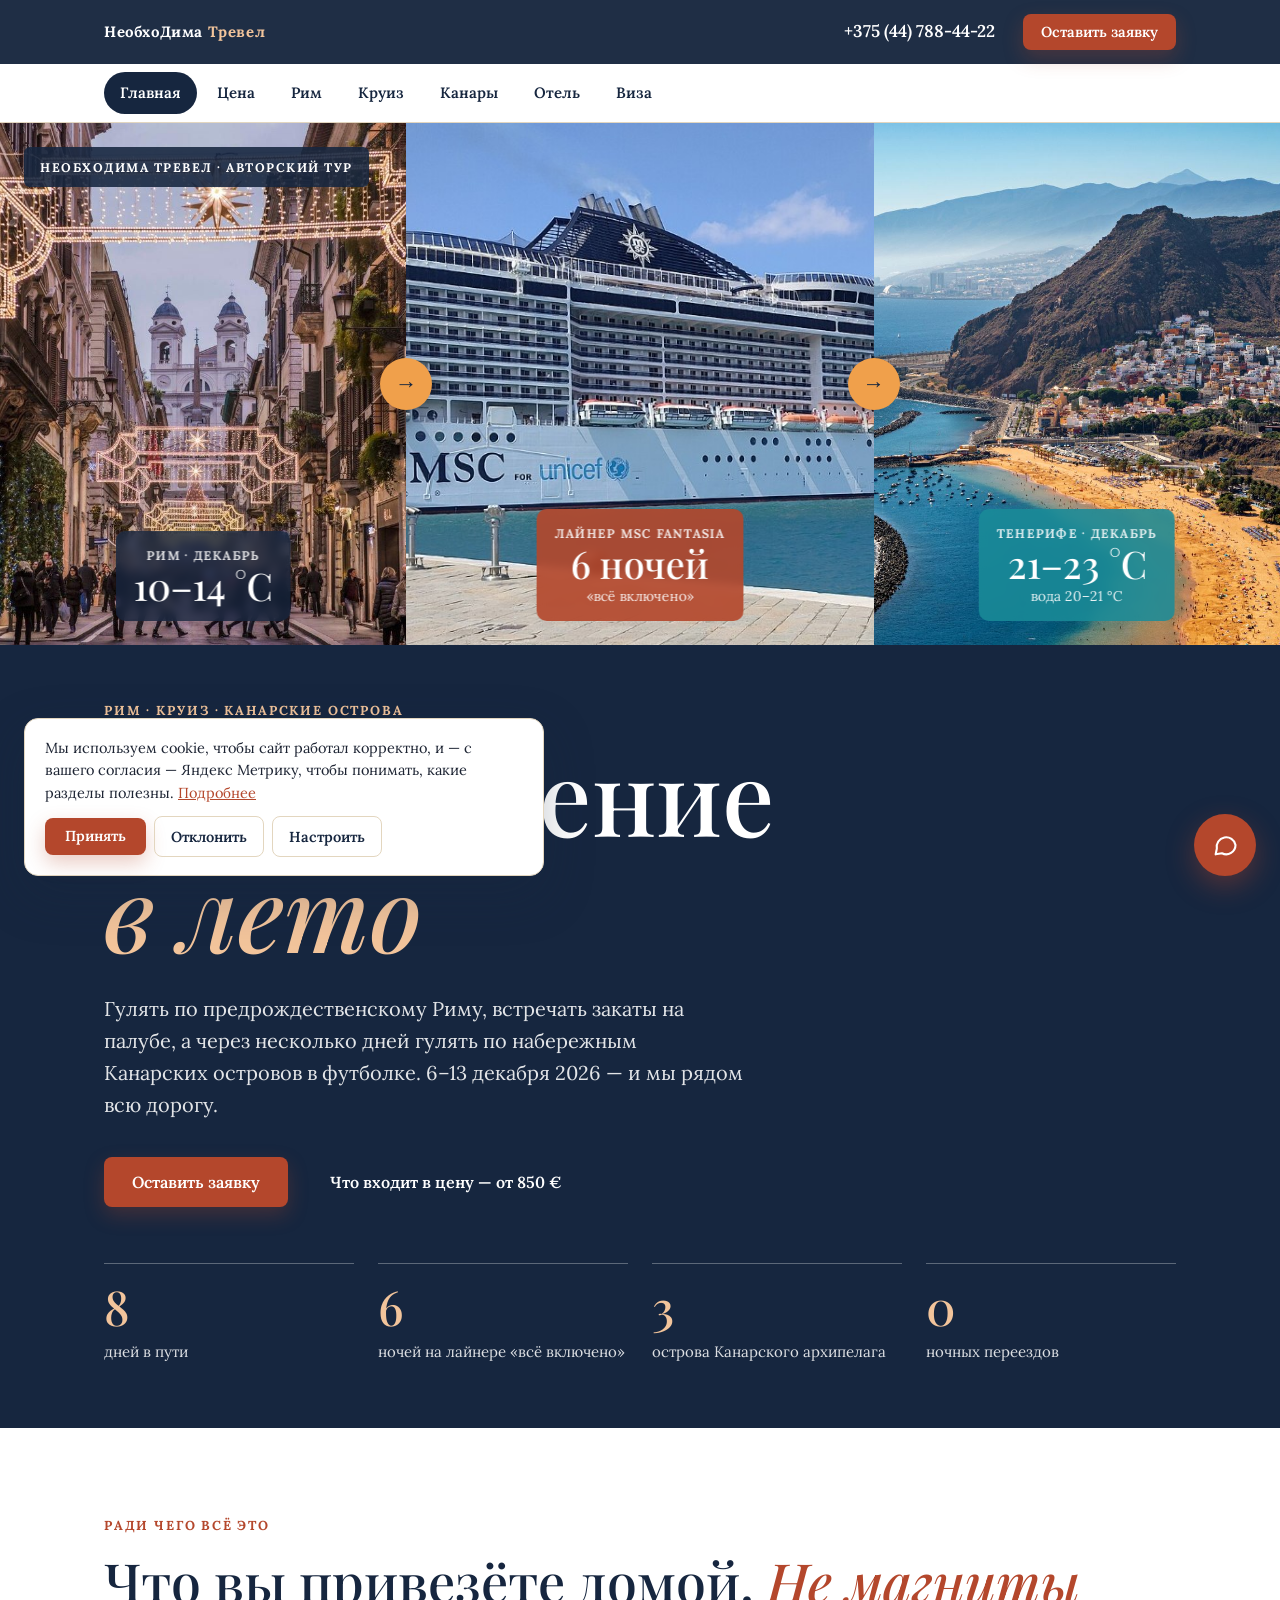
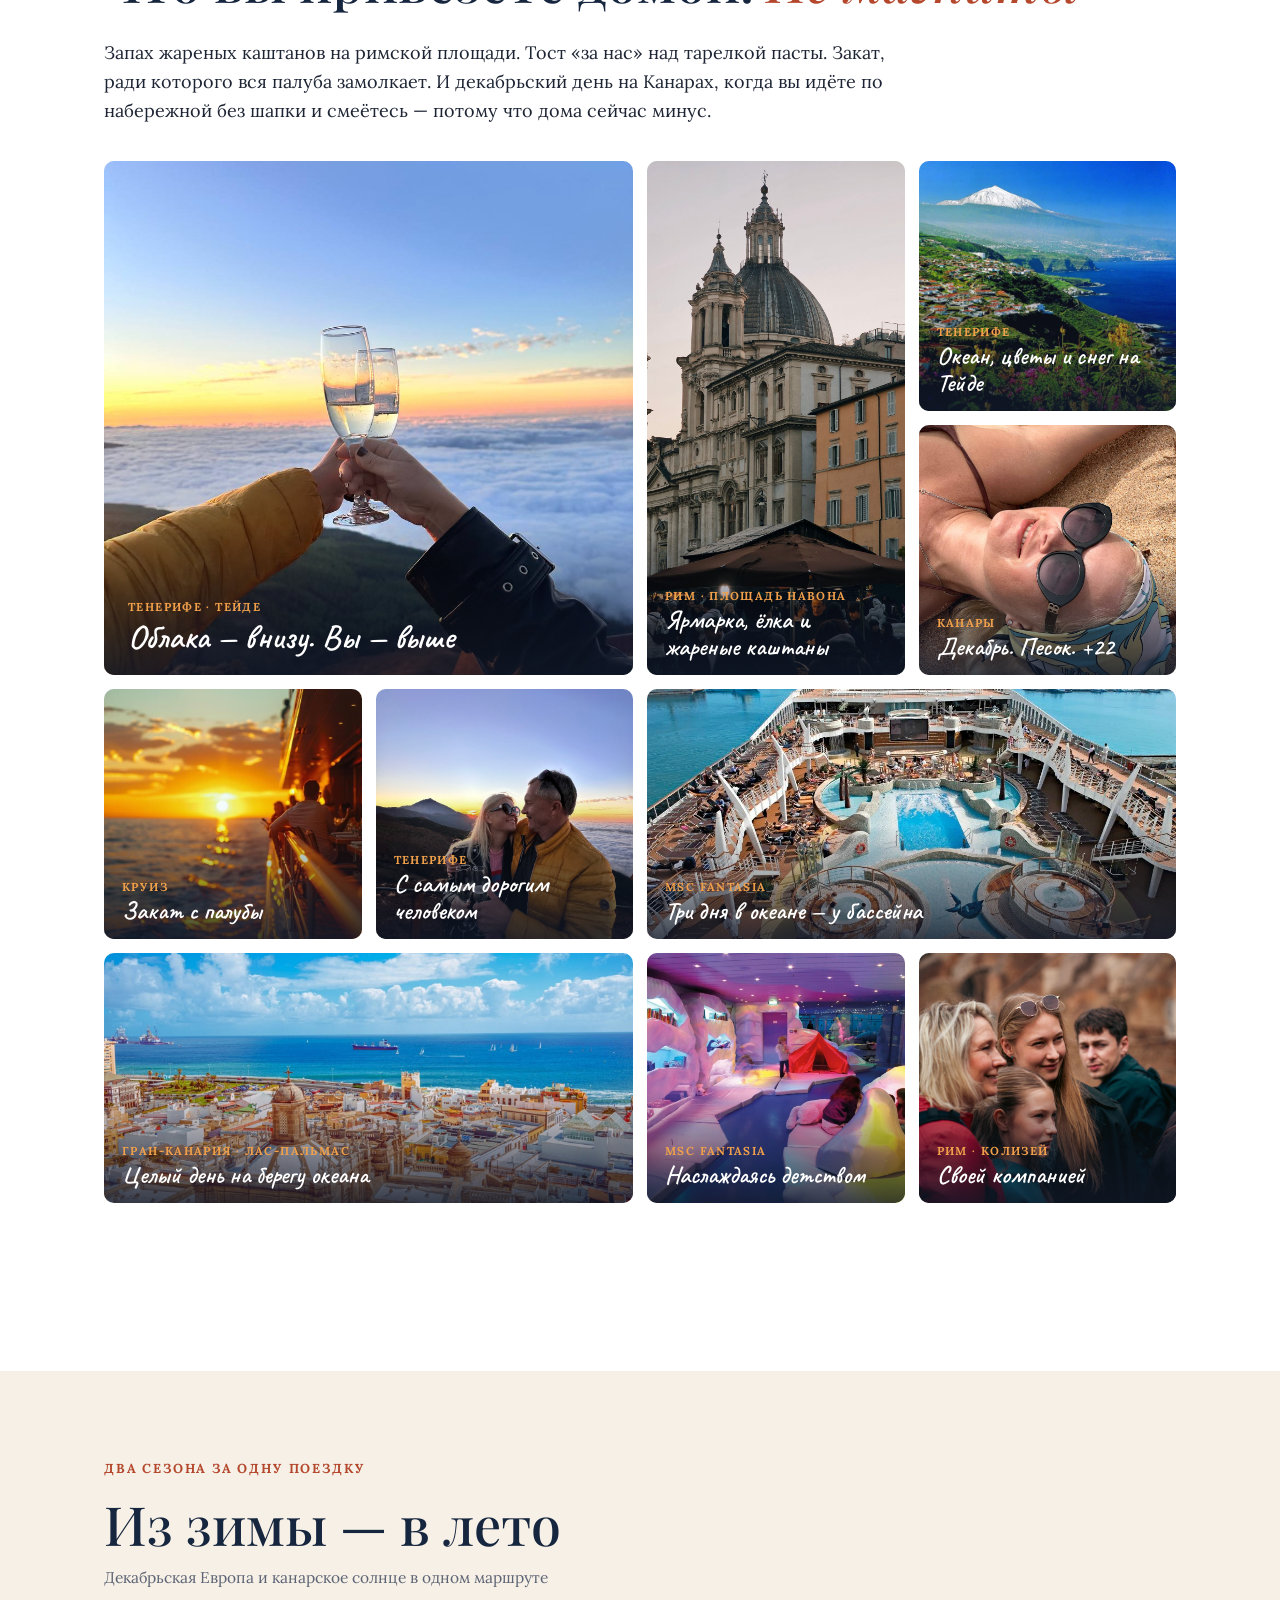
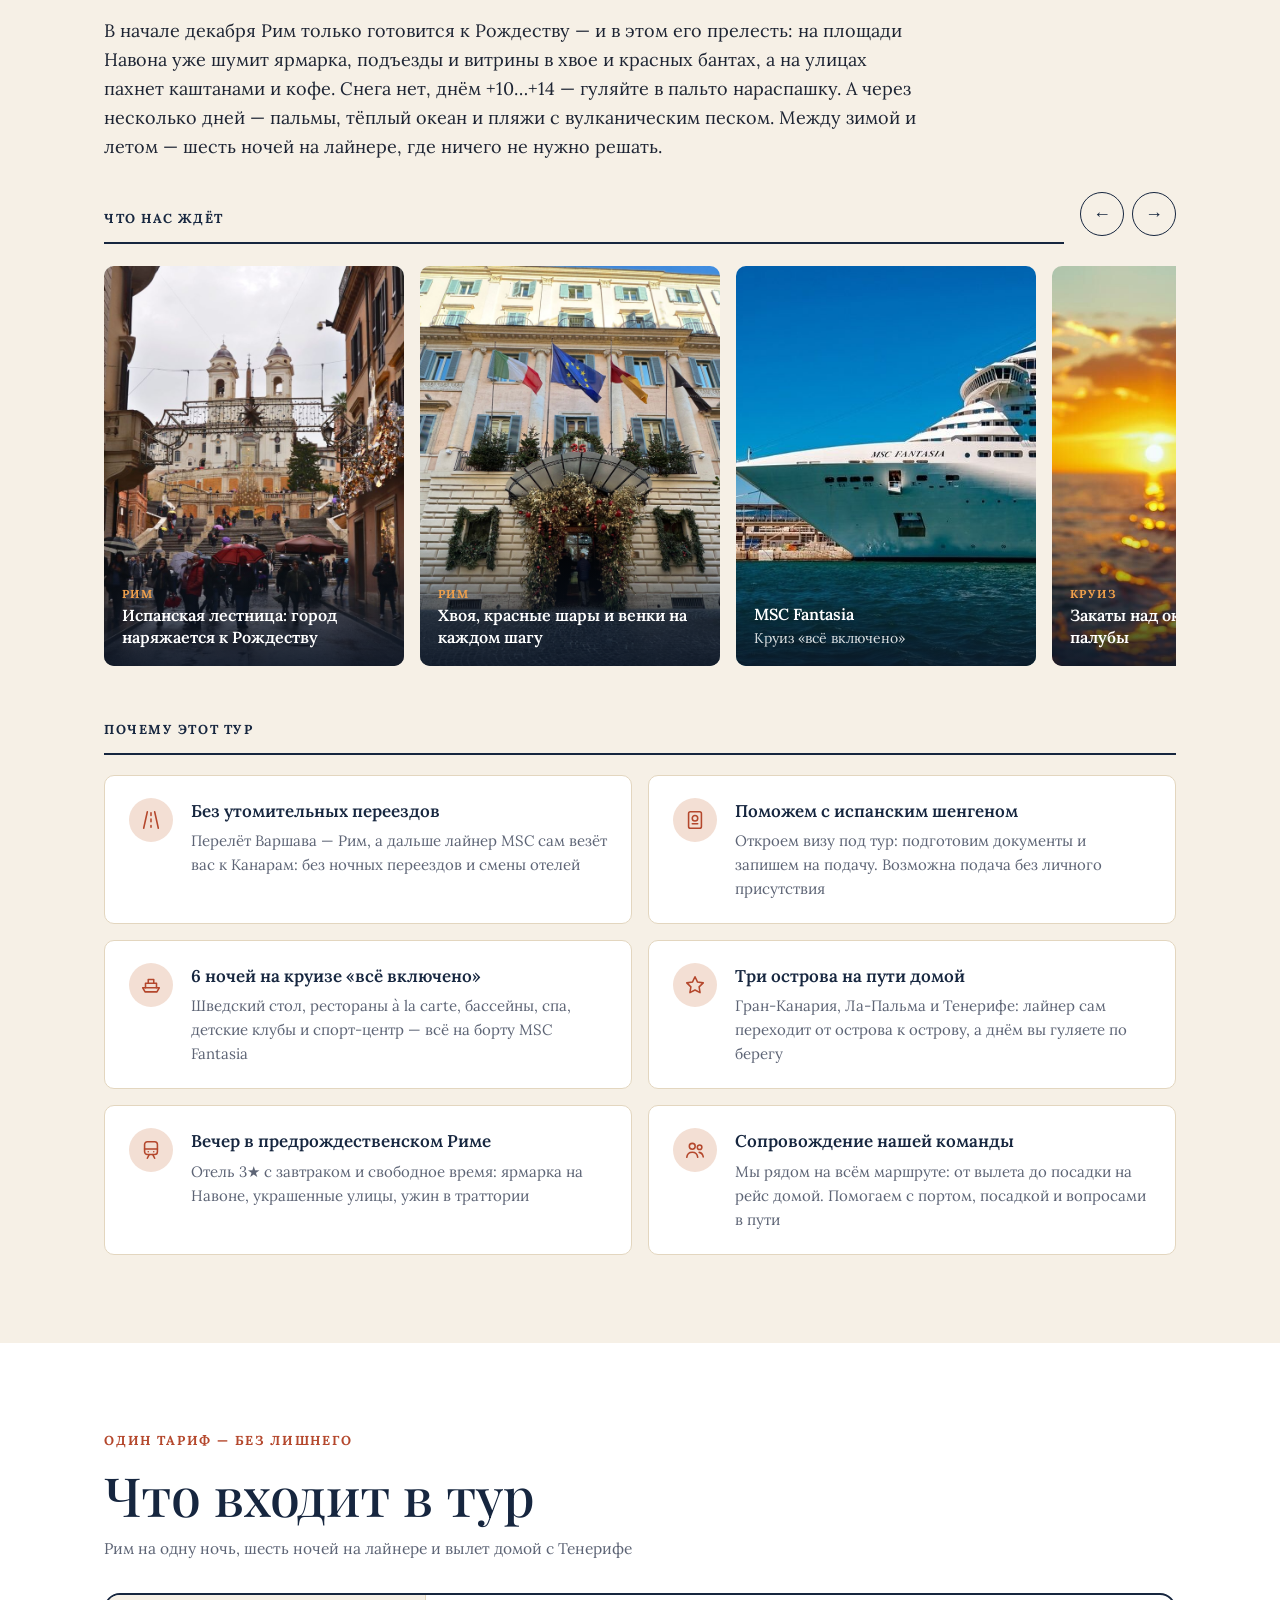
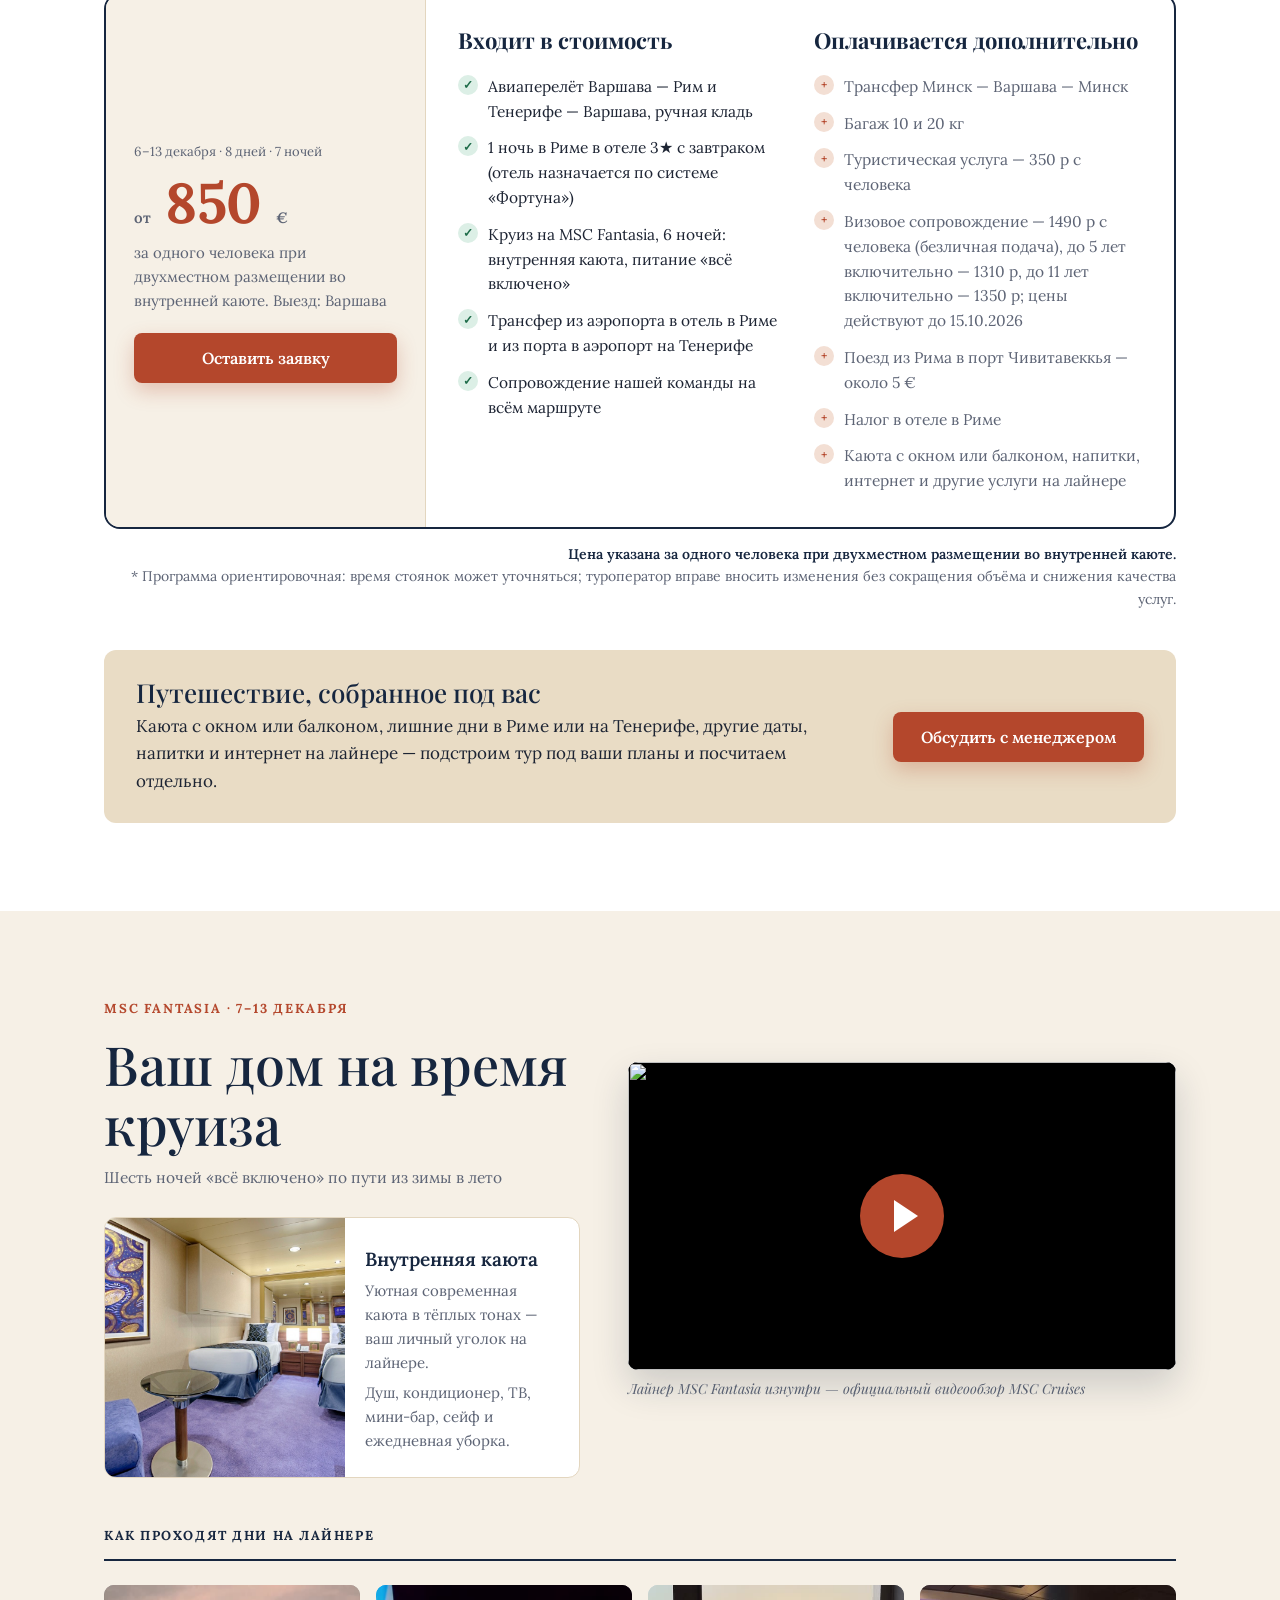
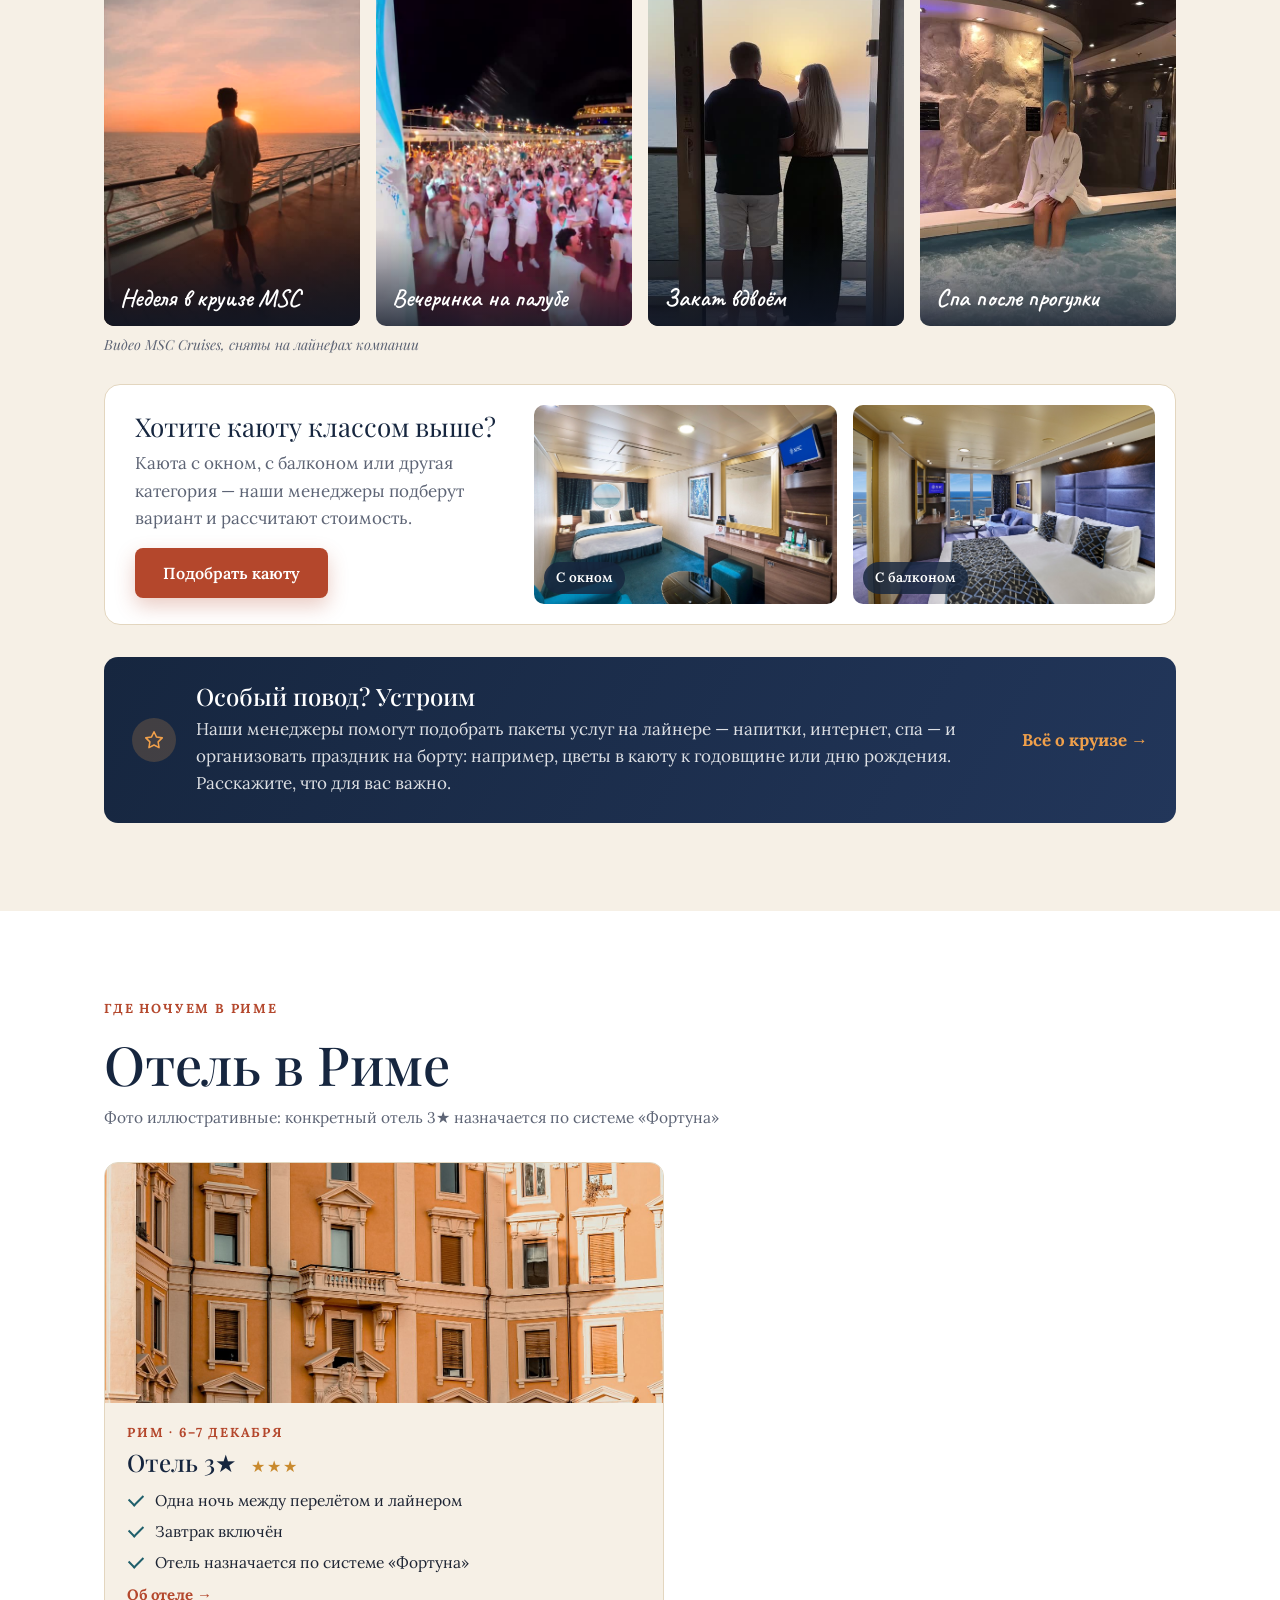
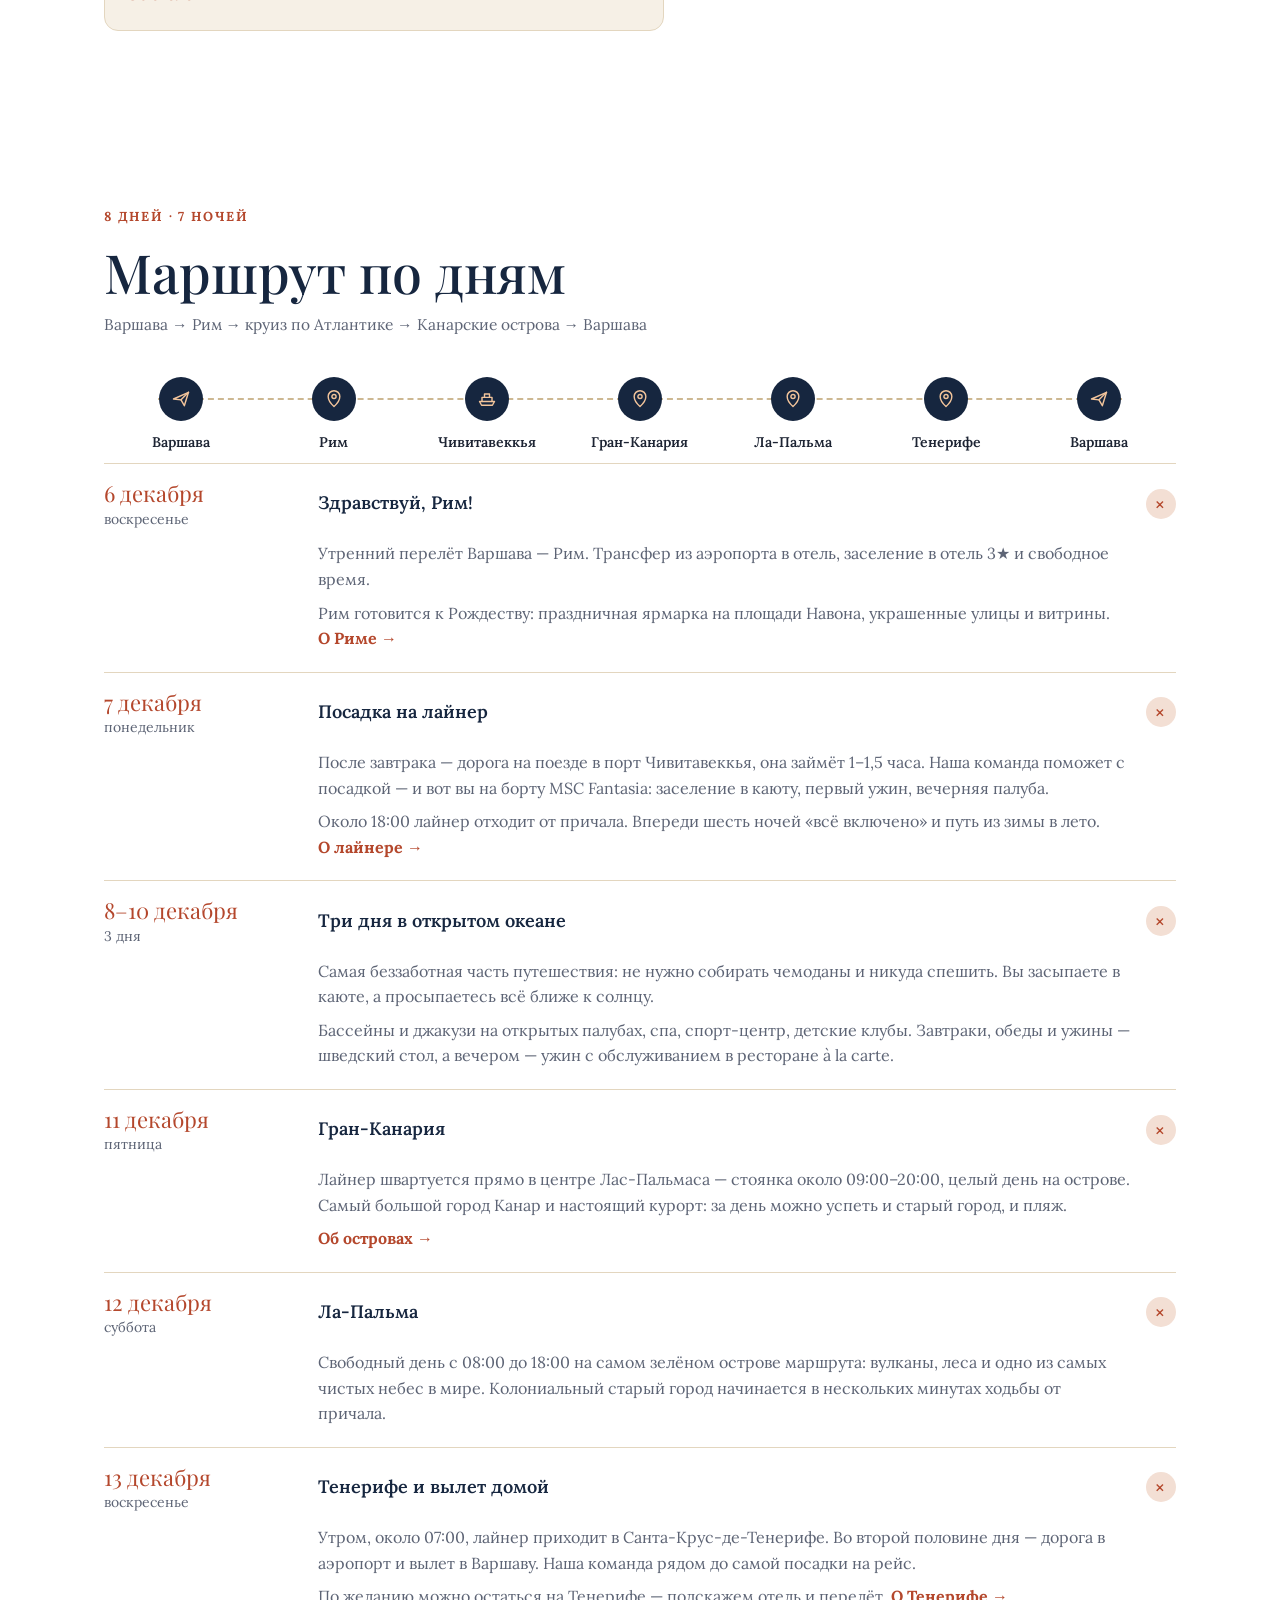
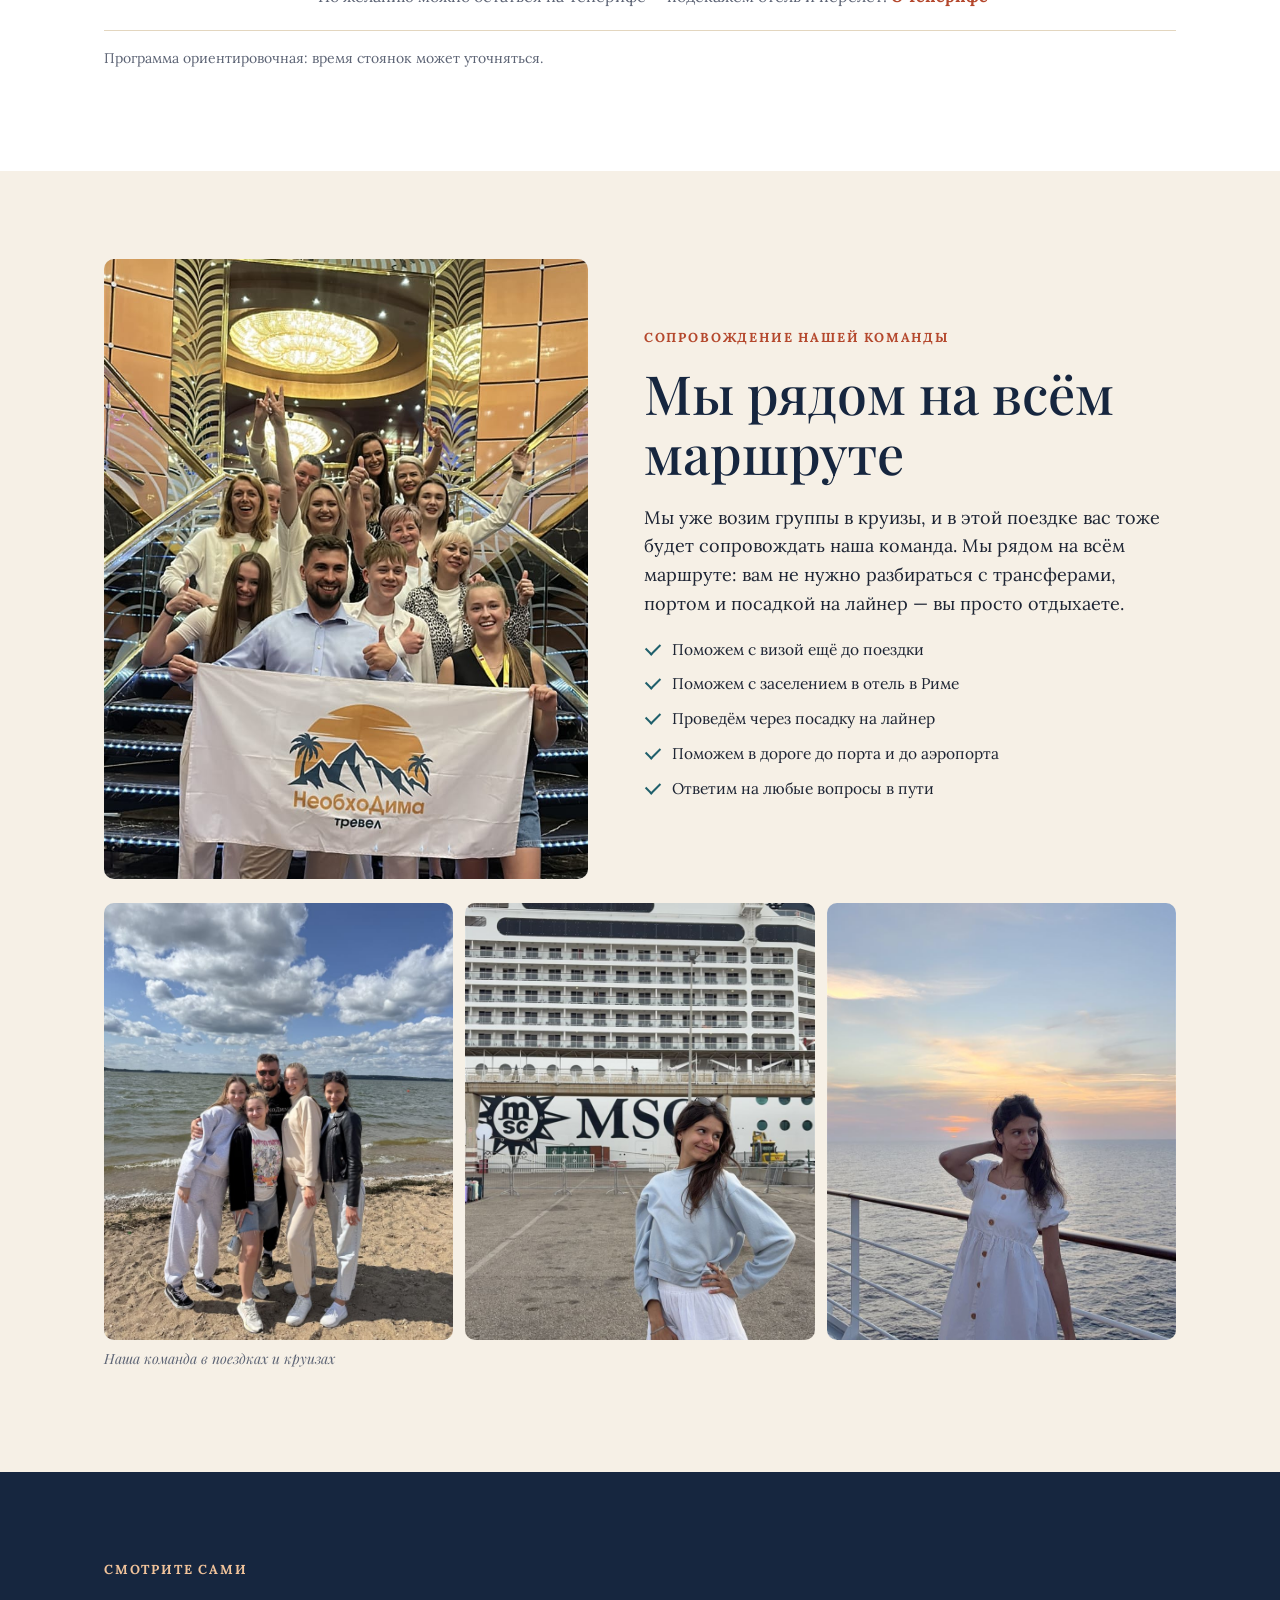
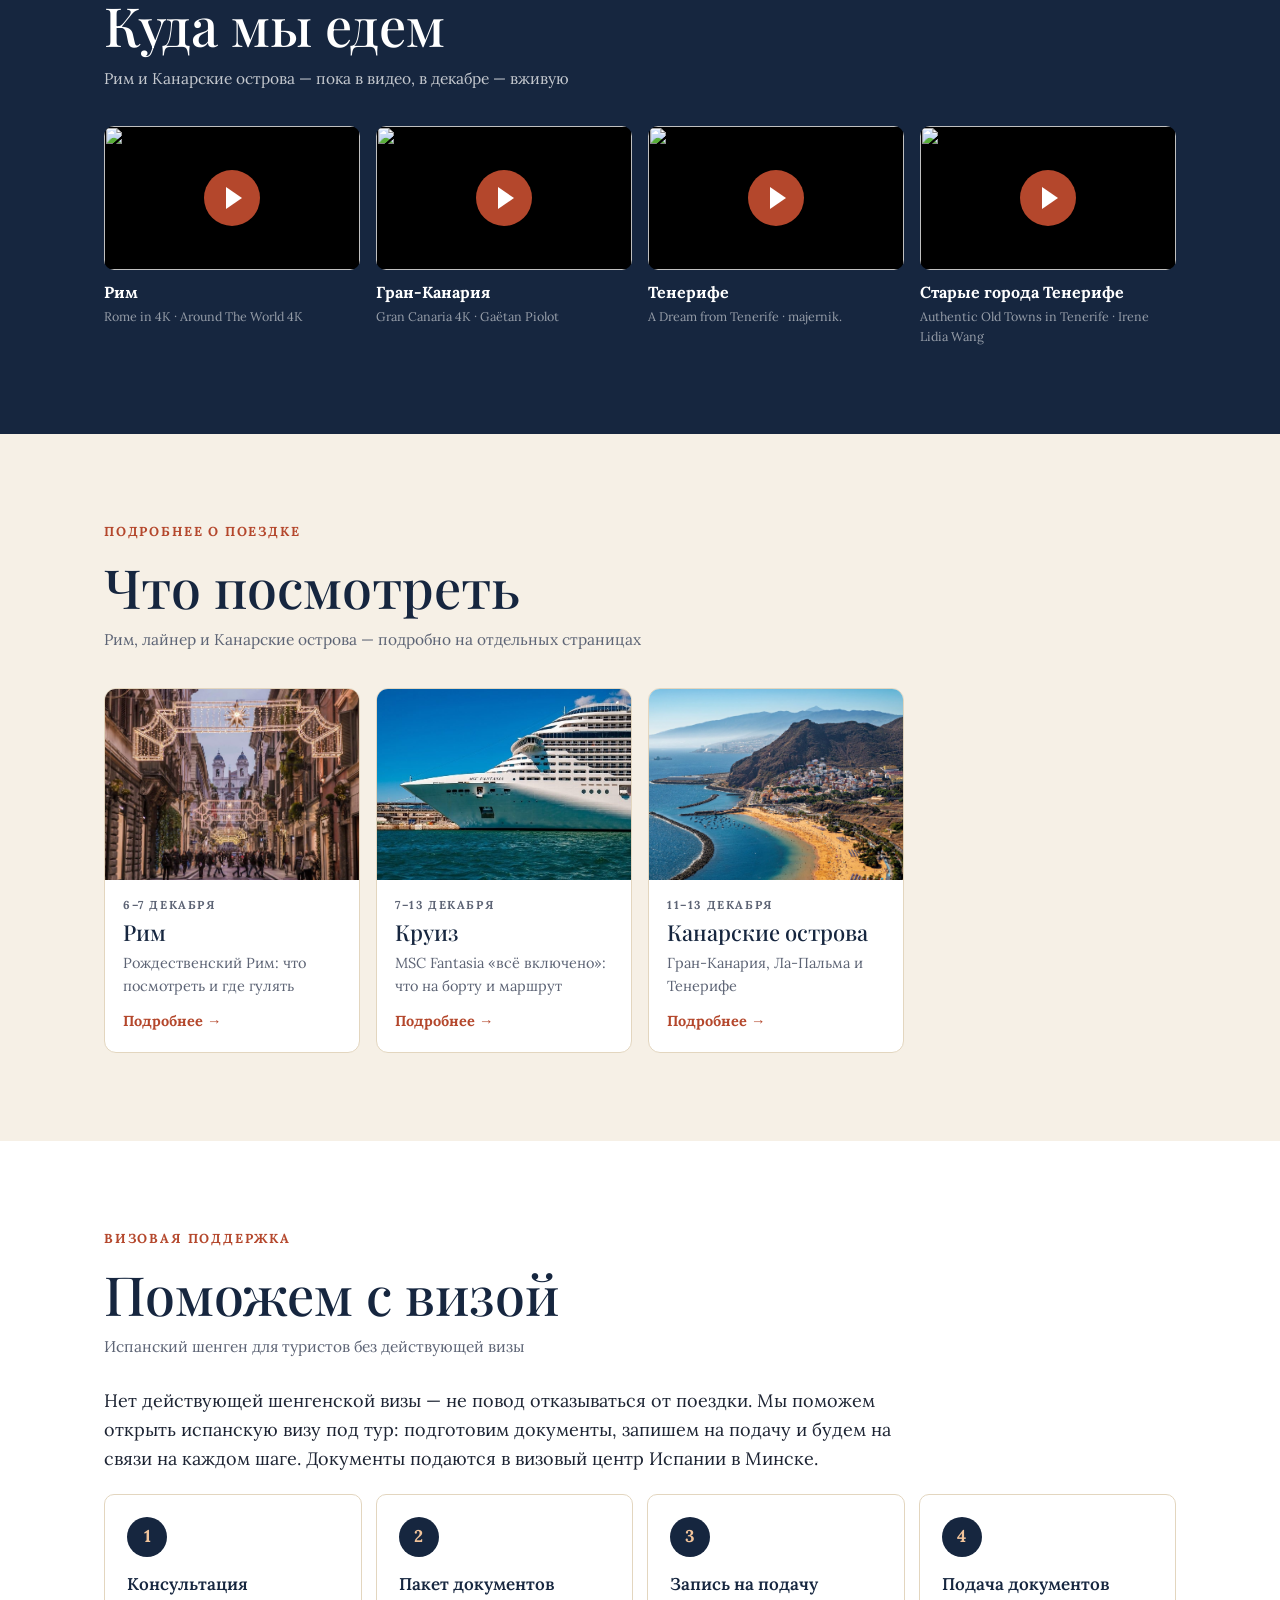
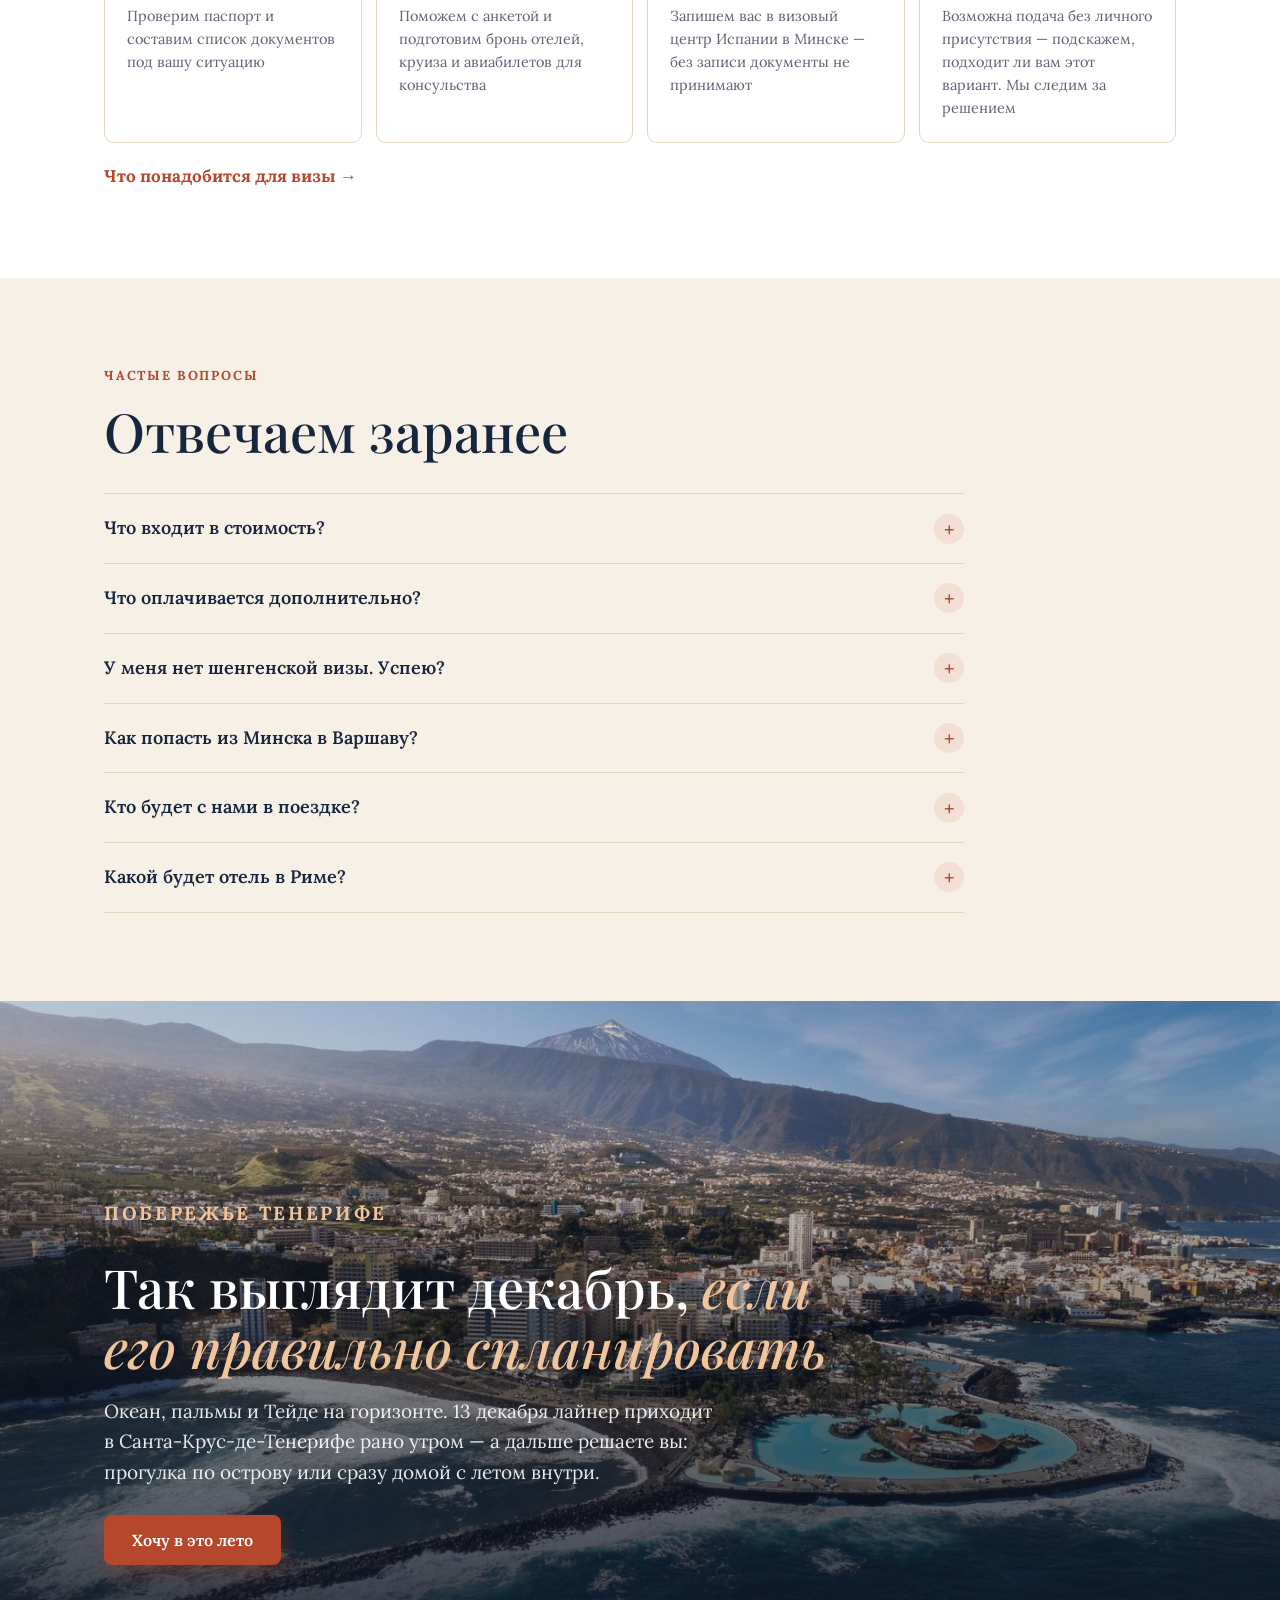
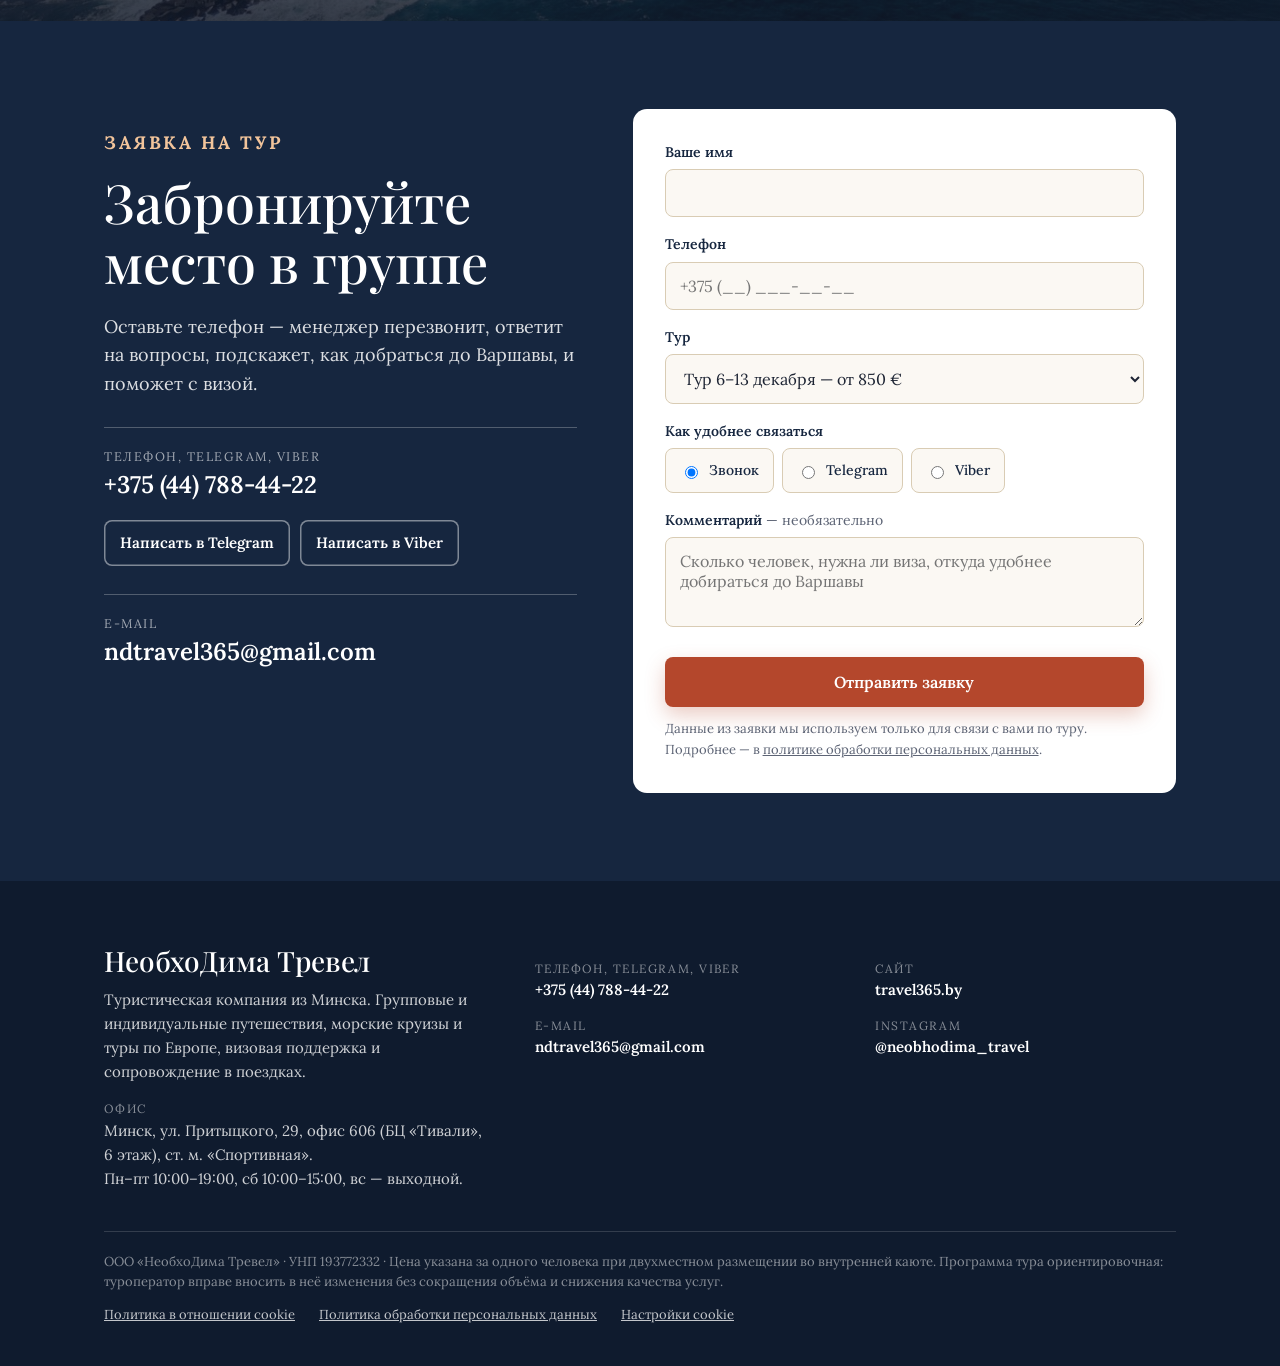
==== commit 70015ab3: "Блок команды: сопровождение нашей команды, без намёка на директора и зама Co-Authored-By: Claude Son" ====
--- a/index.html
+++ b/index.html
@@ -325,7 +325,7 @@
       <div class="team-text">
         <p class="eyebrow">Сопровождение нашей команды</p>
         <h2>Мы рядом на всём маршруте</h2>
-        <p class="intro">Мы уже возим группы в круизы — и в этот раз тоже поедем с вами. Мы рядом на всём маршруте: вам не нужно разбираться с трансферами, портом и посадкой на лайнер — вы просто отдыхаете.</p>
+        <p class="intro">Мы уже возим группы в круизы, и в этой поездке вас тоже будет сопровождать наша команда. Мы рядом на всём маршруте: вам не нужно разбираться с трансферами, портом и посадкой на лайнер — вы просто отдыхаете.</p>
         <ul class="checks">
           <li>Поможем с визой ещё до поездки</li>
           <li>Поможем с заселением в отель в Риме</li>
@@ -336,29 +336,9 @@
       </div>
     </div>
 
-    <p class="subhead">С вами поедут</p>
-    <div class="guides">
-      <article class="guide">
-        <div class="ph"><img src="images/guide-dmitry.jpg" alt="Дмитрий Шевченко в Риме" loading="lazy"></div>
-        <div>
-          <h3>Дмитрий Шевченко</h3>
-          <p class="guide-role">Директор «НеобхоДима Тревел»</p>
-          <p>Основатель и идейный вдохновитель компании. Тот, кто превращает «хочу в путешествие» в «вот билеты, вот виза, вот маршрут». Посетил более 30 стран и с радостью поделится личными рекомендациями и секретами, которые сделают путешествие ещё увлекательнее.</p>
-        </div>
-      </article>
-      <article class="guide">
-        <div class="ph"><img src="images/guide-tatyana.jpg" alt="Татьяна Алехнович" loading="lazy"></div>
-        <div>
-          <h3>Татьяна Алехнович</h3>
-          <p class="guide-role">Заместитель директора по развитию</p>
-          <p>Координирует все процессы, связанные с организацией путешествий, и следит, чтобы ваши запросы решались быстро и качественно. В поездке — тот человек, к которому можно обратиться с любым вопросом.</p>
-        </div>
-      </article>
-    </div>
-
     <div class="team-strip">
       <div class="ph"><img src="images/team-group.jpg" alt="Команда «НеобхоДима Тревел»" loading="lazy"></div>
-      <div class="ph"><img src="images/guide-dmitry-trevi.jpg" alt="У фонтана Треви в Риме" loading="lazy"></div>
+      <div class="ph"><img src="images/team-port.jpg" alt="В порту у лайнера MSC" loading="lazy"></div>
       <div class="ph"><img src="images/team-sunset.jpg" alt="Закат на палубе лайнера" loading="lazy"></div>
     </div>
     <p class="caption">Наша команда в поездках и круизах</p>
@@ -445,7 +425,7 @@
       <details><summary>Что оплачивается дополнительно?</summary><p>Трансфер Минск — Варшава — Минск, багаж 10 и 20 кг, туристическая услуга (350 р с человека), визовое сопровождение (1490 р с человека, дети до 5 лет — 1310 р, до 11 лет — 1350 р; цены действуют до 15.10.2026), поезд из Рима в порт (около 5 €), налог в отеле в Риме, а также каюта с окном или балконом, напитки, интернет и другие услуги на лайнере.</p></details>
       <details><summary>У меня нет шенгенской визы. Успею?</summary><p>Поможем открыть испанскую визу под тур и запишем на подачу в визовый центр Испании в Минске. Возможна подача без личного присутствия. Начинайте как можно раньше: запись бывает загружена. <a href="viza.html">Подробнее о визе</a>.</p></details>
       <details><summary>Как попасть из Минска в Варшаву?</summary><p>Тур начинается в Варшаве, трансфер Минск — Варшава — Минск в цену не входит. Менеджер подскажет, как удобнее добраться, и поможет организовать дорогу.</p></details>
-      <details><summary>Кто будет с нами в поездке?</summary><p>Наши сопровождающие — директор Дмитрий Шевченко и заместитель директора по развитию Татьяна Алехнович — будут рядом на всём маршруте: помогут с посадкой на лайнер, дорогой в порт и в аэропорт и ответят на любые вопросы.</p></details>
+      <details><summary>Кто будет с нами в поездке?</summary><p>С вами будет сопровождение нашей команды — мы рядом на всём маршруте: поможем с посадкой на лайнер, дорогой в порт и в аэропорт и ответим на любые вопросы.</p></details>
       <details><summary>Какой будет отель в Риме?</summary><p>Отель 3★ с завтраком назначается по системе «Фортуна»: это категория, а не конкретное название. Фотографии на сайте иллюстративные. Название отеля сообщим дополнительно. <a href="otely.html">Об отеле</a>.</p></details>
     </div>
   </div>
